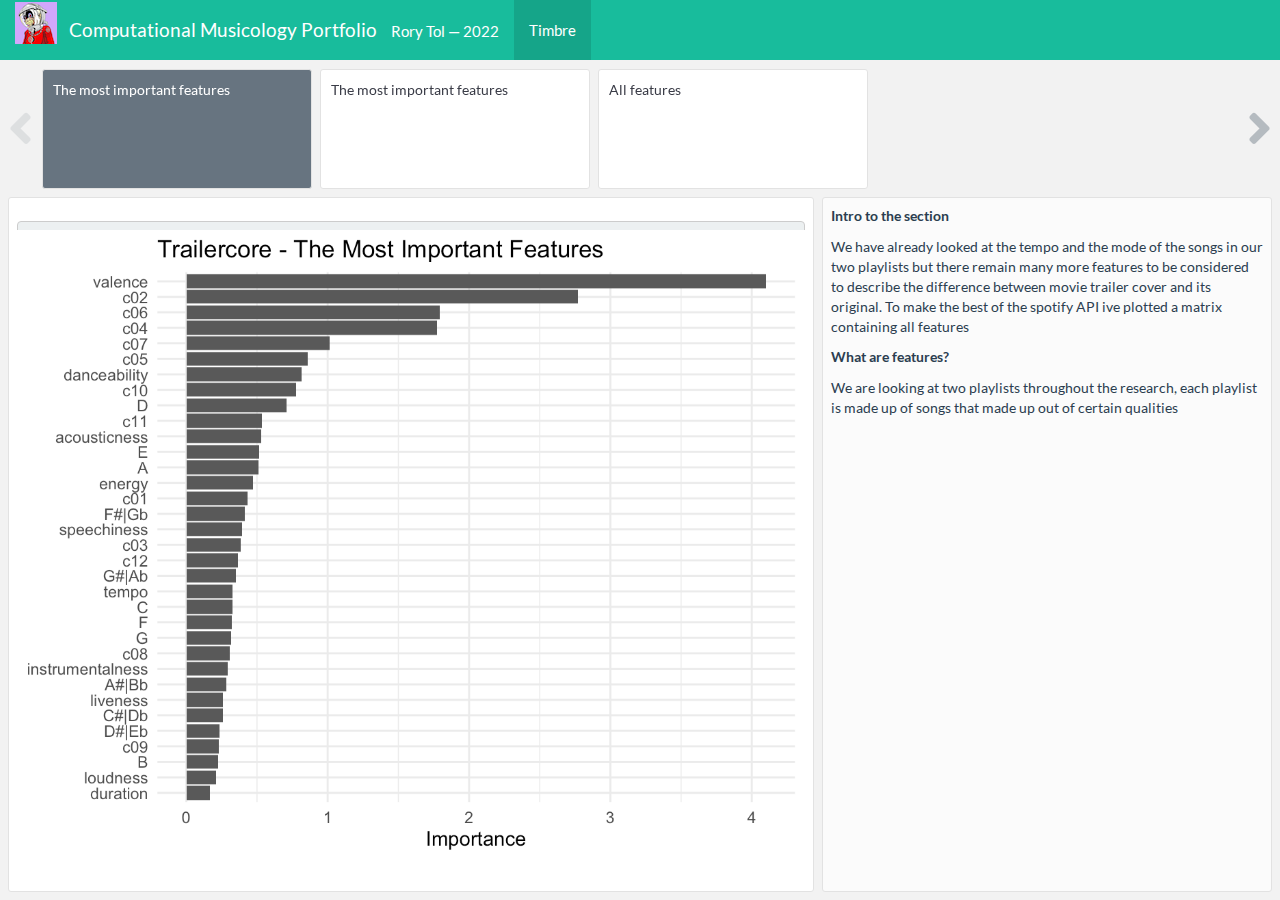
==== testing.html @ 8baa2809 "Final changes" ====
<!DOCTYPE html>
<html xmlns="http://www.w3.org/1999/xhtml">
<head>

<meta charset="utf-8">
<meta http-equiv="Content-Type" content="text/html; charset=utf-8" />
<meta name="generator" content="pandoc" />
<meta name="author" content="Rory Tol" />

<meta name="date" content="2022-01-01" />


<title>Computational Musicology Portfolio</title>

<meta property="og:title" content="Computational Musicology Portfolio" />

<meta name='viewport' content='width=device-width, initial-scale=1.0, maximum-scale=1.0, user-scalable=no' />

<link rel="icon" href="data:image/x-icon;" type="image/x-icon">

<style type="text/css">
pre > code.sourceCode { white-space: pre; position: relative; }
pre > code.sourceCode > span { display: inline-block; line-height: 1.25; }
pre > code.sourceCode > span:empty { height: 1.2em; }
.sourceCode { overflow: visible; }
code.sourceCode > span { color: inherit; text-decoration: inherit; }
div.sourceCode { margin: 1em 0; }
pre.sourceCode { margin: 0; }
@media screen {
div.sourceCode { overflow: auto; }
}
@media print {
pre > code.sourceCode { white-space: pre-wrap; }
pre > code.sourceCode > span { text-indent: -5em; padding-left: 5em; }
}
pre.numberSource code
  { counter-reset: source-line 0; }
pre.numberSource code > span
  { position: relative; left: -4em; counter-increment: source-line; }
pre.numberSource code > span > a:first-child::before
  { content: counter(source-line);
    position: relative; left: -1em; text-align: right; vertical-align: baseline;
    border: none; display: inline-block;
    -webkit-touch-callout: none; -webkit-user-select: none;
    -khtml-user-select: none; -moz-user-select: none;
    -ms-user-select: none; user-select: none;
    padding: 0 4px; width: 4em;
    color: #aaaaaa;
  }
pre.numberSource { margin-left: 3em; border-left: 1px solid #aaaaaa;  padding-left: 4px; }
div.sourceCode
  {   }
@media screen {
pre > code.sourceCode > span > a:first-child::before { text-decoration: underline; }
}
code span.al { color: #ff0000; font-weight: bold; } /* Alert */
code span.an { color: #60a0b0; font-weight: bold; font-style: italic; } /* Annotation */
code span.at { color: #7d9029; } /* Attribute */
code span.bn { color: #40a070; } /* BaseN */
code span.bu { } /* BuiltIn */
code span.cf { color: #007020; font-weight: bold; } /* ControlFlow */
code span.ch { color: #4070a0; } /* Char */
code span.cn { color: #880000; } /* Constant */
code span.co { color: #60a0b0; font-style: italic; } /* Comment */
code span.cv { color: #60a0b0; font-weight: bold; font-style: italic; } /* CommentVar */
code span.do { color: #ba2121; font-style: italic; } /* Documentation */
code span.dt { color: #902000; } /* DataType */
code span.dv { color: #40a070; } /* DecVal */
code span.er { color: #ff0000; font-weight: bold; } /* Error */
code span.ex { } /* Extension */
code span.fl { color: #40a070; } /* Float */
code span.fu { color: #06287e; } /* Function */
code span.im { } /* Import */
code span.in { color: #60a0b0; font-weight: bold; font-style: italic; } /* Information */
code span.kw { color: #007020; font-weight: bold; } /* Keyword */
code span.op { color: #666666; } /* Operator */
code span.ot { color: #007020; } /* Other */
code span.pp { color: #bc7a00; } /* Preprocessor */
code span.sc { color: #4070a0; } /* SpecialChar */
code span.ss { color: #bb6688; } /* SpecialString */
code span.st { color: #4070a0; } /* String */
code span.va { color: #19177c; } /* Variable */
code span.vs { color: #4070a0; } /* VerbatimString */
code span.wa { color: #60a0b0; font-weight: bold; font-style: italic; } /* Warning */
</style>

<script type="text/javascript">
window.FlexDashboardComponents = [];
</script>

<script src="testing_files/header-attrs-2.11/header-attrs.js"></script>
<script src="testing_files/jquery-3.6.0/jquery-3.6.0.min.js"></script>
<meta name="viewport" content="width=device-width, initial-scale=1" />
<link href="testing_files/bootstrap-3.3.5/css/flatly.min.css" rel="stylesheet" />
<script src="testing_files/bootstrap-3.3.5/js/bootstrap.min.js"></script>
<script src="testing_files/bootstrap-3.3.5/shim/html5shiv.min.js"></script>
<script src="testing_files/bootstrap-3.3.5/shim/respond.min.js"></script>
<style>h1 {font-size: 34px;}
       h1.title {font-size: 38px;}
       h2 {font-size: 30px;}
       h3 {font-size: 24px;}
       h4 {font-size: 18px;}
       h5 {font-size: 16px;}
       h6 {font-size: 12px;}
       code {color: inherit; background-color: rgba(0, 0, 0, 0.04);}
       pre:not([class]) { background-color: white }</style>
<script src="testing_files/stickytableheaders-0.1.19/jquery.stickytableheaders.min.js"></script>
<script src="testing_files/htmlwidgets-1.5.4/htmlwidgets.js"></script>
<script src="testing_files/plotly-binding-4.10.0/plotly.js"></script>
<script src="testing_files/typedarray-0.1/typedarray.min.js"></script>
<link href="testing_files/crosstalk-1.2.0/css/crosstalk.min.css" rel="stylesheet" />
<script src="testing_files/crosstalk-1.2.0/js/crosstalk.min.js"></script>
<link href="testing_files/plotly-htmlwidgets-css-2.5.1/plotly-htmlwidgets.css" rel="stylesheet" />
<script src="testing_files/plotly-main-2.5.1/plotly-latest.min.js"></script>
<link href="testing_files/font-awesome-5.1.0/css/all.css" rel="stylesheet" />
<link href="testing_files/font-awesome-5.1.0/css/v4-shims.css" rel="stylesheet" />
<script src="testing_files/sly-1.6.1/sly.min.js"></script>
<style type="text/css">

/*
 Dashboard CSS from Keen IO Dashboards
 (https://github.com/keen/dashboards)
*/

body {
  background: #f2f2f2;
  padding: 60px 0 0 8px; /* padding-top overridden by theme */
}

body hr {
  border-color: #d7d7d7;
  margin: 10px 0;
}

.navbar-inverse .navbar-nav > li > a,
.navbar .navbar-brand {
  text-decoration: none;
}

.navbar-logo {
  margin-top: 1px;
}

.navbar-logo img {
  margin-right: 12px;
}

.navbar-author {
  margin-left: 10px;
  font-size: 15px;
}

.navbar .dropdown-menu .fa {
  min-width: 20px;
}

.navbar .dropdown-menu {
  min-width: 150px;
  max-height: 500px;
  overflow: auto;
}

.chart-wrapper,
.nav-tabs-custom,
.sbframe-commentary
{
  background: #fff;
  border: 1px solid #e2e2e2;
  border-radius: 3px;
  margin-bottom: 8px;
  margin-right: 8px;
}

.chart-title {
  border-bottom: 1px solid #d7d7d7;
  color: #666;
  font-size: 14px;
  font-weight: 300;
  padding: 7px 10px 4px;
}

.chart-wrapper .chart-title:empty {
  display: none;
}

.chart-wrapper .chart-stage {
  overflow: hidden;
  padding: 5px 10px;
  position: relative;
}

.chart-wrapper .chart-notes {
  background: #fbfbfb;
  border-top: 1px solid #e2e2e2;
  color: #808080;
  font-size: 12px;
  padding: 8px 10px 5px;
}

/*
 CSS for handling flexbox layout
*/

#dashboard-container {
  visibility: hidden;
}

.tab-content>.dashboard-page-wrapper.active {
  display: -webkit-box;
  display: -webkit-flex;
  display: -ms-flexbox;
  display: flex;
}

.dashboard-page-wrapper {
  display: -webkit-box;
  display: -webkit-flex;
  display: -ms-flexbox;
  display: flex;
  -webkit-box-orient: vertical;
  -webkit-box-direction: normal;
  -webkit-flex-direction: column;
      -ms-flex-direction: column;
          flex-direction: column;
}

.dashboard-row-orientation {
  display: -webkit-box;
  display: -webkit-flex;
  display: -ms-flexbox;
  display: flex;
  -webkit-box-orient: vertical;
  -webkit-box-direction: normal;
  -webkit-flex-direction: column;
      -ms-flex-direction: column;
          flex-direction: column;
}

.dashboard-row {
  display: -webkit-box;
  display: -webkit-flex;
  display: -ms-flexbox;
  display: flex;
  -webkit-box-orient: horizontal;
  -webkit-box-direction: normal;
  -webkit-flex-direction: row;
      -ms-flex-direction: row;
          flex-direction: row;
}

.dashboard-row-flex {
  -webkit-box-flex: 1;
  -webkit-flex: 1;
      -ms-flex: 1;
          flex: 1;
}

.dashboard-column-orientation {
  display: -webkit-box;
  display: -webkit-flex;
  display: -ms-flexbox;
  display: flex;
  -webkit-box-orient: horizontal;
  -webkit-box-direction: normal;
  -webkit-flex-direction: row;
      -ms-flex-direction: row;
          flex-direction: row;
}

.dashboard-column {
  -webkit-box-flex: 1;
  -webkit-flex: 1;
      -ms-flex: 1;
          flex: 1;
  display: -webkit-box;
  display: -webkit-flex;
  display: -ms-flexbox;
  display: flex;
  -webkit-box-orient: vertical;
  -webkit-box-direction: normal;
  -webkit-flex-direction: column;
      -ms-flex-direction: column;
          flex-direction: column;
}

.chart-wrapper-flex {
  -webkit-box-flex: 1;
  -webkit-flex: 1;
      -ms-flex: 1;
          flex: 1;
  display: -webkit-box;
  display: -webkit-flex;
  display: -ms-flexbox;
  display: flex;
  -webkit-box-orient: vertical;
  -webkit-box-direction: normal;
  -webkit-flex-direction: column;
      -ms-flex-direction: column;
          flex-direction: column;
}

.chart-stage-flex {
  -webkit-box-flex: 1;
  -webkit-flex: 1;
      -ms-flex: 1;
          flex: 1;
  position: relative;
}

.chart-shim {
  position: absolute;
  left: 8px; top: 8px; right: 8px; bottom: 8px;
}

.no-padding .chart-shim {
  left: 0; top: 0; right: 0; bottom: 0;
}

.flowing-content-shim {
  overflow: auto;
  left: 0; top: 0; right: 0; bottom: 0;
  padding-left: 8px;
  padding-right: 8px;
}

.flowing-content-container {
  padding-top: 8px;
  padding-bottom: 8px;
}

.chart-stage .table-bordered {
  border: none;
}

.chart-stage .table-bordered > tbody > tr > th,
.chart-stage .table-bordered > tfoot > tr > th,
.chart-stage .table-bordered > tbody > tr > td,
.chart-stage .table-bordered > tfoot > tr > td {
  border: none;
}

.chart-stage .table-bordered > tbody > tr > td {
  border-top: 1px solid #dddddd;
}

.chart-stage .table-bordered > thead > tr > th {
  border: none;
  border-bottom: 2px solid #dddddd;
}

.bootstrap-table table>thead {
  background-color: #fff;
}

.bootstrap-table table.data,
.bootstrap-table table.shiny-table {
  width: inherit !important;
}

.bootstrap-table table.data>tbody>tr>th,
.bootstrap-table table.shiny-table>tbody>tr>th {
  border-top: none;
  border-bottom: 2px solid #dddddd;
  padding: 5px;
}

.bootstrap-table .data td[align=right] {
  font-family: inherit;
}

.chart-wrapper form {
  padding-left: 5px;
  padding-right: 5px;
}

.shiny-input-container label {
  font-weight: normal;
}

.chart-stage .html-widget {
  width: 100% !important;
  height: 100% !important;
}

.chart-stage .html-widget-static-bound {
  width: 100% !important;
  height: 100% !important;
}

.chart-stage .shiny-bound-output {
  width: 100% !important;
  height: 100% !important;
}

/* Omit display of empty paragraphs */

.chart-shim>p:empty {
  display: none;
}

.chart-stage>p:empty {
  display: none;
}

/* Omit display of special knitr options div*/

.chart-stage .knitr-options {
  display: none;
}

/* Automatically resizing images */

.image-container {
  position: absolute;
  top: 0;
  left: 0;
  right: 0;
  bottom: 0;
  margin: 0;
}

.image-container img {
  opacity: 0;
  overflow: hidden;
}

/* Value box */

.value-box {
  border-radius: 2px;
  position: relative;
  display: block;
  margin-right: 8px;
  margin-bottom: 8px;
  box-shadow: 0 1px 1px rgba(0, 0, 0, 0.1);
}

.value-box > .inner {
  padding: 10px;
  padding-left: 20px;
  padding-right: 20px;
}

.value-box .value {
  font-size: 38px;
  font-weight: bold;
  margin: 0 0 3px 0;
  white-space: nowrap;
  padding: 0;
}

.value-box .caption {
  font-size: 15px;
}
.value-box .caption > small {
  display: block;
  font-size: 13px;
  margin-top: 5px;
}

.value-box .icon i {
  position: absolute;
  top: 15px;
  right: 15px;
  font-size: 80px;
  color: rgba(0, 0, 0, 0.15);
}

.linked-value:hover {
  cursor: pointer;
}

.value-box.linked-value:hover {
  box-shadow: 0 2px 2px rgba(0, 0, 0, 0.3);
}

/* STORYBOARD */

.storyboard-nav button {
  background: transparent;
  border: 0;
  opacity: .3;
  outline: none;
  padding: 0;
}

.storyboard-nav button:hover,
.storyboard-nav button:hover {
  opacity: .5;
}

.storyboard-nav button:disabled,
.storyboard-nav button:disabled {
  opacity: .1;
}

.storyboard-nav .sbnext,
.storyboard-nav .sbprev {
  float: left;
  width: 2%;
  height: 120px;
  font-size: 50px;
}

.storyboard-nav .sbprev {
  text-align: left;
  width: 2%;
}

.storyboard-nav .sbnext {
  float: right;
  text-align: right;
  margin-right: 8px;
}

.storyboard-nav .sbframelist {
  margin: 0 auto;
  width: 94%;
  height: 120px;
  overflow: hidden;
  text-shadow: none;
  margin-bottom: 8px;
}

.storyboard-nav .sbframelist ul {
  list-style: none;
  margin: 0;
  padding: 0;
  height: 100%;
}

.storyboard-nav .sbframelist ul li {
  float: left;
  width: 270px;
  height: 100%;
  padding: 10px 10px 10px 10px;
  margin-right: 8px;
  background: #fff;
  border: 1px solid #e2e2e2;
  border-radius: 3px;
  color: #3a3c47;
  text-align: left;
  font-size: 14px;
  cursor: pointer;
}

.storyboard-nav .sbframelist ul li:last-child {
  margin-right: 0px;
}

.storyboard-nav .sbframelist ul li.active {
  color: #fff;
  background: #B8B8B8;
}

.sbframe-commentary {
  width: 300px;
  background: #fbfbfb;
  font-size: 14px;
}

.sbframe-commentary ul {
  padding-left: 22px;
}

.sbframe.active {
  display: flex;
}

.sbframe:not(.active) {
  display: none;
}

/* NAV TABS */

.nav-tabs-custom > .nav-tabs {
  margin: 0;
  border-bottom: 1px solid #d7d7d7;
  color: #666;
  font-size: 14px;
  font-weight: 300;
  border-top-right-radius: 3px;
  border-top-left-radius: 3px;
}
.nav-tabs-custom > .nav-tabs > li {
  border-top: 3px solid transparent;
  margin-bottom: -1px;
  margin-right: 5px;
}
.nav-tabs-custom > .nav-tabs > li > a,
.nav-tabs-custom > .nav-tabs > li > a:active {
  color: #666;
  font-weight: 300;
  font-size: 14px;
  border-radius: 0;
  padding: 3px 10px 5px;
  text-transform: none;
}

.nav-tabs-custom > .nav-tabs > li:not(.active) > a {
  border-bottom-color: transparent;
}

.nav-tabs-custom > .nav-tabs > li > a.text-muted {
  color: #999;
}
.nav-tabs-custom > .nav-tabs > li > a,
.nav-tabs-custom > .nav-tabs > li > a:hover {
  background: transparent;
  margin: 0;
}
.nav-tabs-custom > .nav-tabs > li > a:hover {
  color: #999;
}
.nav-tabs-custom > .nav-tabs > li:not(.active) > a:hover,
.nav-tabs-custom > .nav-tabs > li:not(.active) > a:focus,
.nav-tabs-custom > .nav-tabs > li:not(.active) > a:active {
  border-color: transparent;
}
.nav-tabs-custom > .nav-tabs > li.active {
  border-top-color: #3c8dbc;
}
.nav-tabs-custom > .nav-tabs > li.active > a,
.nav-tabs-custom > .nav-tabs > li.active:hover > a {
  background-color: #fff;
  color: #666;
}
.nav-tabs-custom > .nav-tabs > li.active > a {
  border-top-color: transparent;
  border-left-color: #d7d7d7;
  border-right-color: #d7d7d7;
}
.nav-tabs-custom > .nav-tabs > li:first-of-type {
  margin-left: 0;
}
.nav-tabs-custom > .nav-tabs > li:first-of-type.active > a {
  border-left-color: transparent;
}
.nav-tabs-custom > .nav-tabs.pull-right {
  float: none !important;
}
.nav-tabs-custom > .nav-tabs.pull-right > li {
  float: right;
}
.nav-tabs-custom > .nav-tabs.pull-right > li:first-of-type {
  margin-right: 0;
}
.nav-tabs-custom > .nav-tabs.pull-right > li:first-of-type > a {
  border-left-width: 1px;
}
.nav-tabs-custom > .nav-tabs.pull-right > li:first-of-type.active > a {
  border-left-color: #d7d7d7;
  border-right-color: transparent;
}
.nav-tabs-custom > .nav-tabs > li.header {
  line-height: 35px;
  padding: 0 10px;
  font-size: 20px;
  color: #666;
}
.nav-tabs-custom > .nav-tabs > li.header > .fa,
.nav-tabs-custom > .nav-tabs > li.header > .glyphicon,
.nav-tabs-custom > .nav-tabs > li.header > .ion {
  margin-right: 5px;
}
.nav-tabs-custom > .tab-content {
  background: #fff;
  padding: 0;
  border-bottom-right-radius: 3px;
  border-bottom-left-radius: 3px;
  display: -webkit-box;
  display: -webkit-flex;
  display: -ms-flexbox;
  display: flex;
}

.nav-tabs-custom > .tab-content > .chart-wrapper {
  background: #fff;
  border: none;
  margin: 0;
}


.nav-tabs-custom > .tab-content > .active {
  display: -webkit-box;
  display: -webkit-flex;
  display: -ms-flexbox;
  display: flex;
}

.nav-tabs-custom .dropdown.open > a:active,
.nav-tabs-custom .dropdown.open > a:focus {
  background: transparent;
  color: #999;
}


@media (max-width: 767px) {
  .value-box {
    text-align: center;
    margin-right: 8px;
  }
  .value-box .icon {
    display: none;
  }
}

/* Fixed position sidebar */

.section.sidebar {
  position: fixed;
  top: 51px; /* overridden by theme */
  left: 0;
  bottom: 0;
  border-right: 1px solid #e2e2e2;
  background-color: white; /* overridden by theme */
  padding-left: 10px;
  padding-right: 10px;
  visibility: hidden;
  overflow: auto;
}

.section.sidebar form p:first-child {
  margin-top: 10px;
}

/* Embedded source code */

#flexdashboard-source-code {
  display: none;
}

.featherlight-content #flexdashboard-source-code {
  display: inline-block;
}

.featherlight-content {
  width: 80%;
  max-width: 800px;
  padding: 0 !important;
  border-bottom: none !important;
}

.featherlight:last-of-type {
  background: rgba(0, 0, 0, 0.7);
}

.featherlight-inner {
  width: 100%;
}

.featherlight-content pre {
  margin: 0;
  border: 0;
  background: #fff;
  font-size: 12px;
}

.unselectable {
  -ms-user-select: none;
  -webkit-user-select: none;
  -khtml-user-select: none;
  -moz-user-select: -moz-none;
  -o-user-select: none;
  user-select: none;
}

#flexdashboard-source-code code {
  -ms-user-select: text;
  -webkit-user-select: text;
  -khtml-user-select: text;
  -moz-user-select: text;
  -o-user-select: text;
  user-select: text;
}

/* DataTables Tweaks */

.dataTables_filter input[type="search"] {
  -webkit-appearance: searchfield;
  outline: none;
}

.dataTables_wrapper.no-footer
.dataTables_info {
  padding-top: 0;
}


table.dataTable thead th {
  border-bottom: 1px solid #d7d7d7;
}

.dataTables_wrapper.no-footer .dataTables_scrollBody {
  border-bottom: 1px solid #d7d7d7;
}

/* Mobile phone only CSS */

.desktop-layout div.section.mobile {
  display: none;
}

.mobile-layout div.section.no-mobile {
  display: none;
}

.mobile-figure {
  display: none;
}



body {
  padding-top: 69px;
}

.section.sidebar {
  top: 60px;
  background-color: rgba(24, 188, 156, 0.1);
}

.value-box {
  color: #fff;
}

.bg-primary {
  background-color: rgba(44, 62, 80, 0.7);
}

.storyboard-nav .sbframelist ul li.active {
  background-color: rgba(44, 62, 80, 0.7);
}

.nav-tabs-custom > .nav-tabs > li.active {
  border-top-color: rgba(44, 62, 80, 0.7);
}


.bg-info {
  background-color: rgba(52, 152, 219, 0.7);
}

.bg-warning {
  background-color: rgba(243, 156, 18, 0.7);
}

.bg-success {
  background-color: rgba(24, 188, 156, 0.7);
}

.bg-danger {
  background-color: rgba(231, 76, 60, 0.7);
}

@media only screen and (min-width: 768px) {
html, body {
  height: 100%;
}

#dashboard-container {
  height: 100%;
}
}
</style>


<link rel="stylesheet" href="/Users/rori/Documents/UVA_3/Comp_Music/Computational-Musicology/Style.css" type="text/css" />

</head>

<body>

<div class="navbar navbar-inverse navbar-fixed-top" role="navigation">
<div class="container-fluid">
<div class="navbar-header">

<button id="navbar-button" type="button" class="navbar-toggle collapsed" data-toggle="collapse" data-target="#navbar">
<span class="icon-bar"></span>
<span class="icon-bar"></span>
<span class="icon-bar"></span>
</button>

<span class="navbar-logo pull-left">
  <img src="logo.png" class="navbar-logo"/>
</span>
<span class="navbar-brand">
  Computational Musicology Portfolio
  <span class="navbar-author">
    Rory Tol &mdash; 2022
    </span>
</span>

</div>
<div id="navbar" class="navbar-collapse collapse">
<ul class="nav navbar-nav navbar-left">
</ul>
<ul class="nav navbar-nav navbar-right">
</ul>
</div><!--/.nav-collapse-->
</div><!--/.container-->
</div><!--/.navbar-->

<img class="mobile-figure" data-mobile-figure-id=fig1 src="testing_files/figure-html/unnamed-chunk-2-1.mb.png" />
<img class="mobile-figure" data-mobile-figure-id=fig2 src="testing_files/figure-html/PLOT%20the%20most%20important%20features-1.mb.png" />
<img class="mobile-figure" data-mobile-figure-id=fig3 src="testing_files/figure-html/PLOR%20using%20most%20important%20features%20to%20differentiate%20playlists-1.mb.png" />
<img class="mobile-figure" data-mobile-figure-id=fig4 src="testing_files/figure-html/PLOT%20plotting%20all%20features-1.mb.png" />
<script type="text/javascript">


var FlexDashboard = (function () {

  // initialize options
  var _options = {};

  var FlexDashboard = function() {

    // default options
    _options = $.extend(_options, {
      theme: "cosmo",
      fillPage: false,
      orientation: 'columns',
      storyboard: false,
      defaultFigWidth: 576,
      defaultFigHeight: 461,
      defaultFigWidthMobile: 360,
      defaultFigHeightMobile: 461,
      isMobile: false,
      isPortrait: false,
      resize_reload: true
    });
  };

  function init(options) {

    // extend default options
    $.extend(true, _options, options);

    // add ids to sections that don't have them (pandoc won't assign ids
    // to e.g. sections with titles consisting of only chinese characters)
    var nextId = 1;
    $('.level1:not([id]),.level2:not([id]),.level3:not([id])').each(function() {
      $(this).attr('id', 'dashboard-' + nextId++);
    });

    // find navbar items
    var navbarItems = $('#flexdashboard-navbar');
    if (navbarItems.length)
      navbarItems = JSON.parse(navbarItems.html());
    addNavbarItems(navbarItems);

    // find the main dashboard container
    var dashboardContainer = $('#dashboard-container');

    // resolve mobile classes
    resolveMobileClasses(dashboardContainer);

    // one time global initialization for components
    componentsInit(dashboardContainer);

    // look for a global sidebar
    var globalSidebar = dashboardContainer.find(".section.level1.sidebar");
    if (globalSidebar.length > 0) {

      // global layout for fullscreen displays
      if (!isMobilePhone()) {

         // hoist it up to the top level
         globalSidebar.insertBefore(dashboardContainer);

         // lay it out (set width/positions)
         layoutSidebar(globalSidebar, dashboardContainer);

      // tuck sidebar into first page for mobile phones
      } else {

        // convert it into a level3 section
        globalSidebar.removeClass('sidebar');
        globalSidebar.removeClass('level1');
        globalSidebar.addClass('level3');
        var h1 = globalSidebar.children('h1');
        var h3 = $('<h3></h3>');
        h3.append(h1.contents());
        h3.insertBefore(h1);
        h1.detach();

        // move it into the first page
        var page = dashboardContainer.find('.section.level1').first();
        if (page.length > 0)
          page.prepend(globalSidebar);
      }
    }

    // look for pages to layout
    var pages = $('div.section.level1');
    if (pages.length > 0) {

        // find the navbar and collapse on clicked
        var navbar = $('#navbar');
        navbar.on("click", "a[data-toggle!=dropdown]", null, function () {
           navbar.collapse('hide');
        });

        // envelop the dashboard container in a tab content div
        dashboardContainer.wrapInner('<div class="tab-content"></div>');

        pages.each(function(index) {

          // lay it out
          layoutDashboardPage($(this));

          // add it to the navbar
          addToNavbar($(this), index === 0);

        });

    } else {

      // remove the navbar and navbar button if we don't
      // have any navbuttons
      if (navbarItems.length === 0) {
        $('#navbar').remove();
        $('#navbar-button').remove();
      }

      // add the storyboard class if requested
      if (_options.storyboard)
        dashboardContainer.addClass('storyboard');

      // layout the entire page
      layoutDashboardPage(dashboardContainer);
    }

    // if we are in shiny we need to trigger a window resize event to
    // force correct layout of shiny-bound-output elements
    if (isShinyDoc())
      $(window).trigger('resize');

    // make main components visible
    $('.section.sidebar').css('visibility', 'visible');
    dashboardContainer.css('visibility', 'visible');

    // handle location hash
    handleLocationHash();

    // intialize prism highlighting
    initPrismHighlighting();

    // record mobile and orientation state then register a handler
    // to refresh if resize_reload is set to true and it changes
    _options.isMobile = isMobilePhone();
    _options.isPortrait = isPortrait();
    if (_options.resize_reload) {
      $(window).on('resize', function() {
        if (_options.isMobile !== isMobilePhone() ||
            _options.isPortrait !== isPortrait()) {
          window.location.reload();
        }
      });
    } else {
      // if in desktop mode and resizing to mobile, make sure the heights are 100%
      // This enforces what `fillpage.css` does for "wider" pages.
      // Since we are not reloading once the page becomes small, we need to force the height to 100%
      // This is a new situation introduced when `_options.resize_reload` is `false`
      if (! _options.isMobile) {
        // only add if `fillpage.css` was added in the first place
        if (_options.fillPage) {
          // fillpage.css
          $("html,body,#dashboard").css("height", "100%");
        }
      }
    }
    // trigger layoutcomplete event
    dashboardContainer.trigger('flexdashboard:layoutcomplete');
  }

  function resolveMobileClasses(dashboardContainer) {
     // add top level layout class
    dashboardContainer.addClass(isMobilePhone() ? 'mobile-layout' :
                                                  'desktop-layout');

    // look for .mobile sections and add .no-mobile to their peers
    var mobileSections = $('.section.mobile');
    mobileSections.each(function() {
       var id = $(this).attr('id');
       var nomobileId = id.replace(/-\d+$/, '');
       $('#' + nomobileId).addClass('no-mobile');
    });
  }

  function addNavbarItems(navbarItems) {

    var navbarLeft = $('ul.navbar-left');
    var navbarRight = $('ul.navbar-right');

    for (var i = 0; i<navbarItems.length; i++) {

      // get the item
      var item = navbarItems[i];

      // determine the container
      var container = null;
      if (item.align === "left")
        container = navbarLeft;
      else
        container = navbarRight;

      // navbar menu if we have multiple items
      if (item.items) {
        var menu = navbarMenu(null, item.icon, item.title, container);
        for (var j = 0; j<item.items.length; j++) {
          var subItem = item.items[j];
          var li = $('<li></li>');
          li.append(navbarLink(subItem.icon, subItem.title, subItem.href, subItem.target));
          menu.append(li);
        }
      } else {
        var li = $('<li></li>');
        li.append(navbarLink(item.icon, item.title, item.href, item.target));
        container.append(li);
      }
    }
  }

  // create or get a reference to an existing dropdown menu
  function navbarMenu(id, icon, title, container) {
    var existingMenu = [];
    if (id)
      existingMenu = container.children('#' + id);
    if (existingMenu.length > 0) {
      return existingMenu.children('ul');
    } else {
      var li = $('<li></li>');
      if (id)
        li.attr('id', id);
      li.addClass('dropdown');
      // auto add "Share" title on mobile if necessary
      if (!title && icon && (icon === "fa-share-alt") && isMobilePhone())
        title = "Share";
      if (title) {
        title = title + ' <span class="caret"></span>';
      }
      var a = navbarLink(icon, title, "#");
      a.addClass('dropdown-toggle');
      a.attr('data-toggle', 'dropdown');
      a.attr('role', 'button');
      a.attr('aria-expanded', 'false');
      li.append(a);
      var ul = $('<ul class="dropdown-menu"></ul>');
      ul.attr('role', 'menu');
      li.append(ul);
      container.append(li);
      return ul;
    }
  }

  function addToNavbar(page, active) {

    // capture the id and data-icon attribute (if any)
    var id = page.attr('id');
    var icon = page.attr('data-icon');
    var navmenu = page.attr('data-navmenu');

    // get hidden state (transfer this to navbar)
    var hidden = page.hasClass('hidden');
    page.removeClass('hidden');

    // sanitize the id for use with bootstrap tabs
    id = id.replace(/[.\/?&!#<>]/g, '').replace(/\s/g, '_');
    page.attr('id', id);

    // get the wrapper
    var wrapper = page.closest('.dashboard-page-wrapper');

    // move the id to the wrapper
    page.removeAttr('id');
    wrapper.attr('id', id);

    // add the tab-pane class to the wrapper
    wrapper.addClass('tab-pane');
    if (active)
      wrapper.addClass('active');

    // get a reference to the h1, discover its inner contens, then detach it
    var h1 = wrapper.find('h1').first();
    var title = h1.contents();
    h1.detach();

    // create a navbar item
    var li = $('<li></li>');
    var a = navbarLink(icon, title, '#' + id);
    a.attr('data-toggle', 'tab');
    li.append(a);

    // add it to the navbar (or navbar menu if specified)
    var container = $('ul.navbar-left');
    if (navmenu) {
      var menuId = navmenu.replace(/\s+/g, '');
      var menu = navbarMenu(menuId, null, navmenu, container);
      menu.append(li);
    } else {
      container.append(li);
    }

    // hide it if requested
    if (hidden)
      li.addClass('hidden');
  }

  function navbarLink(icon, title, href, target) {

    var a = $('<a></a>');
    if (icon) {

      // get the name of the icon set and icon
      var dashPos = icon.indexOf("-");
      var iconSet = null;
      var iconSplit = icon.split(" ");
      if (iconSplit.length > 1) {
        iconSet = iconSplit[0];
        icon = iconSplit.slice(1).join(" ");
      } else {
        iconSet = icon.substring(0, dashPos);
      }
      var iconName = icon.substring(dashPos + 1);

      // create the icon
      var iconElement = $('<span class="' + iconSet + ' ' + icon + '"></span>');
      if (title)
        iconElement.css('margin-right', '7px');
      a.append(iconElement);
      // if href is null see if we can auto-generate based on icon (e.g. social)
      if (!href)
        maybeGenerateLinkFromIcon(iconName, a);
    }
    if (title)
      a.append(title);

    // add the href.
    if (href) {
      if (href === "source_embed") {
        a.attr('href', '#');
        a.attr('data-featherlight', "#flexdashboard-source-code");
        a.featherlight({
            beforeOpen: function(event){
              $('body').addClass('unselectable');
            },
            afterClose: function(event){
              $('body').removeClass('unselectable');
            }
        });
      } else {
        a.attr('href', href);
      }
    }

    // add the arget
    if (target)
      a.attr('target', target);

    return a;
  }

  // auto generate a link from an icon name (e.g. twitter) when possible
  function maybeGenerateLinkFromIcon(iconName, a) {

     var serviceLinks = {
      "twitter": "https://twitter.com/share?text=" + encodeURIComponent(document.title) + "&url="+encodeURIComponent(location.href),
      "facebook": "https://www.facebook.com/sharer/sharer.php?s=100&p[url]="+encodeURIComponent(location.href),
      "google-plus": "https://plus.google.com/share?url="+encodeURIComponent(location.href),
      "linkedin": "https://www.linkedin.com/shareArticle?mini=true&url="+encodeURIComponent(location.href) + "&title=" + encodeURIComponent(document.title),
      "pinterest": "https://pinterest.com/pin/create/link/?url="+encodeURIComponent(location.href) + "&description=" + encodeURIComponent(document.title)
    };

    var makeSocialLink = function(a, href) {
      a.attr('href', '#');
      a.on('click', function(e) {
        e.preventDefault();
        window.open(href);
      });
    };

    $.each(serviceLinks, function(key, value) {
      if (iconName.indexOf(key) !== -1)
        makeSocialLink(a, value);
    });
  }

  // layout a dashboard page
  function layoutDashboardPage(page) {

    // use a page wrapper so that free form content above the
    // dashboard appears at the top rather than the side (as it
    // would without the wrapper in a column orientation)
    var wrapper = $('<div class="dashboard-page-wrapper"></div>');
    page.wrap(wrapper);

    // if there are no level2 or level3 headers synthesize a level3
    // header to contain the (e.g. frame it, scroll container, etc.)
    var headers = page.find('h2,h3');
    if (headers.length === 0)
      page.wrapInner('<div class="section level3"></div>');

    // hoist up any content before level 2 or level 3 headers
    var children = page.children();
    children.each(function(index) {
      if ($(this).hasClass('level2') || $(this).hasClass('level3'))
        return false;
      $(this).insertBefore(page);
    });

    // determine orientation and fillPage behavior for distinct media
    var orientation, fillPage, storyboard;

    // media: mobile phone
    if (isMobilePhone()) {

      // if there is a sidebar we need to ensure it's content
      // is properly framed as an h3
      var sidebar = page.find('.section.sidebar');
      sidebar.removeClass('sidebar');
      sidebar.wrapInner('<div class="section level3"></div>');
      var h2 = sidebar.find('h2');
      var h3 = $('<h3></h3>');
      h3.append(h2.contents());
      h3.insertBefore(h2);
      h2.detach();

      // wipeout h2 elements then enclose them in a single h2
      var level2 = page.find('div.section.level2');
      level2.each(function() {
        level2.children('h2').remove();
        level2.children().unwrap();
      });
      page.wrapInner('<div class="section level2"></div>');

      // substitute mobile images
      if (isPortrait()) {
        var mobileFigures = $('img.mobile-figure');
        mobileFigures.each(function() {
          // get the src (might be base64 encoded)
          var src = $(this).attr('src');

          // find it's peer
          var id = $(this).attr('data-mobile-figure-id');
          var img = $('img[data-figure-id=' + id + "]");
          img.attr('src', src)
             .attr('width', _options.defaultFigWidthMobile)
             .attr('height', _options.defaultFigHeightMobile);
        });
      }

      // hoist storyboard commentary into it's own section
      if (page.hasClass('storyboard')) {
        var commentaryHR = page.find('div.section.level3 hr');
        commentaryHR.each(function() {
          var commentary = $(this).nextAll().detach();
          var commentarySection = $('<div class="section level3"></div>');
          commentarySection.append(commentary);
          commentarySection.insertAfter($(this).closest('div.section.level3'));
          $(this).remove();
        });
      }

      // force a non full screen layout by columns
      orientation = _options.orientation = 'columns';
      fillPage = _options.fillPage = false;
      storyboard = _options.storyboard = false;

    // media: desktop
    } else {

      // determine orientation
      orientation = page.attr('data-orientation');
      if (orientation !== 'rows' && orientation != 'columns')
        orientation = _options.orientation;

      // determine storyboard mode
      storyboard = page.hasClass('storyboard');

      // fillPage based on options (force for storyboard)
      fillPage = _options.fillPage || storyboard;

      // handle sidebar
      var sidebar = page.find('.section.level2.sidebar');
      if (sidebar.length > 0)
        layoutSidebar(sidebar, page);
    }

    // give it and it's parent divs height: 100% if we are in fillPage mode
    if (fillPage) {
      page.addClass('vertical-layout-fill');
      page.css('height', '100%');
      page.parents('div').css('height', '100%');
    } else {
      page.addClass('vertical-layout-scroll');
    }

    // perform the layout
    if (storyboard)
      layoutPageAsStoryboard(page);
    else if (orientation === 'rows')
      layoutPageByRows(page, fillPage);
    else if (orientation === 'columns')
      layoutPageByColumns(page, fillPage);
  }

  function layoutSidebar(sidebar, content) {

    // get it out of the header hierarchy
    sidebar = sidebar.first();
    if (sidebar.hasClass('level1')) {
      sidebar.removeClass('level1');
      sidebar.children('h1').remove();
    } else if (sidebar.hasClass('level2')) {
      sidebar.removeClass('level2');
      sidebar.children('h2').remove();
    }

    // determine width
    var sidebarWidth = isTablet() ? 220 : 250;
    var dataWidth = parseInt(sidebar.attr('data-width'));
    if (dataWidth)
      sidebarWidth = dataWidth;

    // set the width and shift the page right to accomodate the sidebar
    sidebar.css('width', sidebarWidth + 'px');
    content.css('padding-left', sidebarWidth + 'px');

    // wrap it's contents in a form
    sidebar.wrapInner($('<form></form>'));
  }

  function layoutPageAsStoryboard(page) {

    // create storyboard navigation
    var nav = $('<div class="storyboard-nav"></div>');

    // add navigation buttons
    var prev = $('<button class="sbprev"><i class="fa fa-angle-left"></i></button>');
    nav.append(prev);
    var next= $('<button class="sbnext"><i class="fa fa-angle-right"></i></button>');
    nav.append(next);

    // add navigation frame
    var frameList = $('<div class="sbframelist"></div>');
    nav.append(frameList);
    var ul = $('<ul></ul>');
    frameList.append(ul);

     // find all the level3 sections (those are the storyboard frames)
    var frames = page.find('div.section.level3');
    frames.each(function() {

      // mark it
      $(this).addClass('sbframe');

      // divide it into chart content and (optional) commentary
      $(this).addClass('dashboard-column-orientation');

      // stuff the chart into it's own div w/ flex
      $(this).wrapInner('<div class="sbframe-component"></div>');
      setFlex($(this), 1);
      var frame = $(this).children('.sbframe-component');

      // extract the title from the h3
      var li = $('<li></li>');
      var h3 = frame.children('h3');
      li.append(h3.contents());
      h3.detach();
      ul.append(li);

      // extract commentary
      var hr = frame.children('hr');
      if (hr.length) {
        var commentary = hr.nextAll().detach();
        hr.remove();
        var commentaryFrame = $('<div class="sbframe-commentary"></div>');
        commentaryFrame.addClass('flowing-content-shim');
        commentaryFrame.addClass('flowing-content-container');
        commentaryFrame.append(commentary);
        $(this).append(commentaryFrame);

        // look for a data-commentary-width attribute
        var commentaryWidth = $(this).attr('data-commentary-width');
        if (commentaryWidth)
          commentaryFrame.css('width', commentaryWidth + 'px');
      }

      // layout the chart (force flex)
      var result = layoutChart(frame, true);

      // ice the notes if there are none
      if (!result.notes)
        frame.find('.chart-notes').remove();

      // set flex on chart
      setFlex(frame, 1);
    });

    // create a div to hold all the frames
    var frameContent = $('<div class="sbframe-content"></div>');
    frameContent.addClass('dashboard-row-orientation');
    frameContent.append(frames.detach());

    // row orientation to stack nav and frame content
    page.addClass('dashboard-row-orientation');
    page.append(nav);
    page.append(frameContent);
    setFlex(frameContent, 1);

    // initialize sly
    var sly = new Sly(frameList, {
    		horizontal: true,
    		itemNav: 'basic',
    		smart: true,
    		activateOn: 'click',
    		startAt: 0,
    		scrollBy: 1,
    		activatePageOn: 'click',
    		speed: 200,
    		moveBy: 600,
    		dragHandle: true,
    		dynamicHandle: true,
    		clickBar: true,
    		keyboardNavBy: 'items',
    		next: next,
    		prev: prev
    	}).init();

    // make first frame active
    frames.removeClass('active');
    frames.first().addClass('active');

    // subscribe to frame changed events
    sly.on('active', function (eventName, itemIndex) {
      frames.removeClass('active');
      frames.eq(itemIndex).addClass('active')
                          .trigger('shown');
    });
  }

  function layoutPageByRows(page, fillPage) {

    // row orientation
    page.addClass('dashboard-row-orientation');

    // find all the level2 sections (those are the rows)
    var rows = page.find('div.section.level2');

    // if there are no level2 sections then treat the
    // entire page as if it's a level 2 section
    if (rows.length === 0) {
      page.wrapInner('<div class="section level2"></div>');
      rows = page.find('div.section.level2');
    }

    rows.each(function () {

      // flags
      var haveNotes = false;
      var haveFlexHeight = true;

      // remove the h2
      $(this).children('h2').remove();

      // check for a tabset
      var isTabset = $(this).hasClass('tabset');
      if (isTabset)
        layoutTabset($(this));

      // give it row layout semantics if it's not a tabset
      if (!isTabset)
        $(this).addClass('dashboard-row');

      // find all of the level 3 subheads
      var columns = $(this).find('div.section.level3');

      // determine figureSizes sizes
      var figureSizes = chartFigureSizes(columns);

      // fixup the columns
      columns.each(function(index) {

        // layout the chart (force flex if we are in a tabset)
        var result = layoutChart($(this), isTabset);

        // update flexHeight state
        if (!result.flex)
          haveFlexHeight = false;

        // update state
        if (result.notes)
          haveNotes = true;

        // set the column flex based on the figure width
        // (value boxes will just get the default figure width)
        var chartWidth = figureSizes[index].width;
        setFlex($(this), chartWidth + ' ' + chartWidth + ' 0px');

      });

      // remove empty chart note divs
      if (isTabset)
        $(this).find('.chart-notes').filter(function() {
            return $(this).html() === "&nbsp;";
        }).remove();
      if (!haveNotes)
        $(this).find('.chart-notes').remove();

       // make it a flexbox row
      if (haveFlexHeight)
        $(this).addClass('dashboard-row-flex');

      // now we can set the height on all the wrappers (based on maximum
      // figure height + room for title and notes, or data-height on the
      // container if specified). However, don't do this if there is
      // no flex on any of the constituent columns
      var flexHeight = null;
      var dataHeight = parseInt($(this).attr('data-height'));
      if (dataHeight)
        flexHeight = adjustedHeight(dataHeight, columns.first());
      else if (haveFlexHeight)
        flexHeight = maxChartHeight(figureSizes, columns);
      if (flexHeight) {
        if (fillPage)
          setFlex($(this), flexHeight + ' ' + flexHeight + ' 0px');
        else {
          $(this).css('height', flexHeight + 'px');
          setFlex($(this), '0 0 ' + flexHeight + 'px');
        }
      }

    });
  }

  function layoutPageByColumns(page, fillPage) {

    // column orientation
    page.addClass('dashboard-column-orientation');

    // find all the level2 sections (those are the columns)
    var columns = page.find('div.section.level2');

    // if there are no level2 sections then treat the
    // entire page as if it's a level 2 section
    if (columns.length === 0) {
      page.wrapInner('<div class="section level2"></div>');
      columns = page.find('div.section.level2');
    }

    // layout each column
    columns.each(function (index) {

      // remove the h2
      $(this).children('h2').remove();

      // make it a flexbox column
      $(this).addClass('dashboard-column');

      // check for a tabset
      var isTabset = $(this).hasClass('tabset');
      if (isTabset)
        layoutTabset($(this));

      // find all the h3 elements
      var rows = $(this).find('div.section.level3');

      // get the figure sizes for the rows
      var figureSizes = chartFigureSizes(rows);

      // column flex is the max row width (or data-width if specified)
      var flexWidth;
      var dataWidth = parseInt($(this).attr('data-width'));
      if (dataWidth)
        flexWidth = dataWidth;
      else
        flexWidth = maxChartWidth(figureSizes);
      setFlex($(this), flexWidth + ' ' + flexWidth + ' 0px');

      // layout each chart
      rows.each(function(index) {

        // perform the layout
        var result = layoutChart($(this), false);

        // ice the notes if there are none
        if (!result.notes)
          $(this).find('.chart-notes').remove();

        // set flex height based on figHeight, then adjust
        if (result.flex) {
          var chartHeight = figureSizes[index].height;
          chartHeight = adjustedHeight(chartHeight, $(this));
          if (fillPage)
            setFlex($(this), chartHeight + ' ' + chartHeight + ' 0px');
          else {
            $(this).css('height', chartHeight + 'px');
            setFlex($(this), chartHeight + ' ' + chartHeight + ' ' + chartHeight + 'px');
          }
        }
      });
    });
  }

  function chartFigureSizes(charts) {

    // sizes
    var figureSizes = new Array(charts.length);

    // check each chart
    charts.each(function(index) {

      // start with default
      figureSizes[index] = {
        width: _options.defaultFigWidth,
        height: _options.defaultFigHeight
      };

      // look for data-height or data-width then knit options
      var dataWidth = parseInt($(this).attr('data-width'));
      var dataHeight = parseInt($(this).attr('data-height'));
      var knitrOptions = $(this).find('.knitr-options:first');
      var knitrWidth, knitrHeight;
      if (knitrOptions) {
        knitrWidth = parseInt(knitrOptions.attr('data-fig-width'));
        knitrHeight =  parseInt(knitrOptions.attr('data-fig-height'));
      }

      // width
      if (dataWidth)
        figureSizes[index].width = dataWidth;
      else if (knitrWidth)
        figureSizes[index].width = knitrWidth;

      // height
      if (dataHeight)
        figureSizes[index].height = dataHeight;
      else if (knitrHeight)
        figureSizes[index].height = knitrHeight;
    });

    // return sizes
    return figureSizes;
  }

  function maxChartHeight(figureSizes, charts) {

    // first compute the maximum height
    var maxHeight = _options.defaultFigHeight;
    for (var i = 0; i<figureSizes.length; i++)
      if (figureSizes[i].height > maxHeight)
        maxHeight = figureSizes[i].height;

    // now add offests for chart title and chart notes
    if (charts.length)
      maxHeight = adjustedHeight(maxHeight, charts.first());

    return maxHeight;
  }

  function adjustedHeight(height, chart) {
    if (chart.length > 0) {
      var chartTitle = chart.find('.chart-title');
      if (chartTitle.length)
        height += chartTitle.first().outerHeight();
      var chartNotes = chart.find('.chart-notes');
      if (chartNotes.length)
        height += chartNotes.first().outerHeight();
    }
    return height;
  }

  function maxChartWidth(figureSizes) {
    var maxWidth = _options.defaultFigWidth;
    for (var i = 0; i<figureSizes.length; i++)
      if (figureSizes[i].width > maxWidth)
        maxWidth = figureSizes[i].width;
    return maxWidth;
  }

  // layout a chart
  function layoutChart(chart, forceFlex) {

    // state to return
    var result = {
      notes: false,
      flex: false
    };

    // extract the title
    var title = extractTitle(chart);

    // find components that apply to this container
    var components = componentsFind(chart);

    // if it's a custom component then call it and return
    var customComponents = componentsCustom(components);
    if (customComponents.length) {
      componentsLayout(customComponents, title, chart);
      result.notes = false;
      result.flex = forceFlex || componentsFlex(customComponents);
      return result;
    }

    // put all the content in a chart wrapper div
    chart.addClass('chart-wrapper');
    chart.wrapInner('<div class="chart-stage"></div>');
    var chartContent = chart.children('.chart-stage');

    // flex the content if appropriate
    result.flex = forceFlex || componentsFlex(components);
    if (result.flex) {
      // add flex classes
      chart.addClass('chart-wrapper-flex');
      chartContent.addClass('chart-stage-flex');

      // additional shim to break out of flexbox sizing
      chartContent.wrapInner('<div class="chart-shim"></div>');
      chartContent = chartContent.children('.chart-shim');
    }

    // set custom data-padding attribute
    var pad = chart.attr('data-padding');
    if (pad) {
      if (pad === "0")
        chart.addClass('no-padding');
      else {
        pad = pad + 'px';
        chartContent.css('left', pad)
                    .css('top', pad)
                    .css('right', pad)
                    .css('bottom', pad)
      }
    }

    // call compoents
    componentsLayout(components, title, chartContent);

    // also activate components on shiny output
    findShinyOutput(chartContent).on('shiny:value',
      function(event) {
        var element = $(event.target);
        setTimeout(function() {

          // see if we opted out of flex based on our output (for shiny
          // we can't tell what type of output we have until after the
          // value is bound)
          var components = componentsFind(element);
          var flex = forceFlex || componentsFlex(components);
          if (!flex) {
            chart.css('height', "");
            setFlex(chart, "");
            chart.removeClass('chart-wrapper-flex');
            chartContent.removeClass('chart-stage-flex');
            chartContent.children().unwrap();
          }

          // perform layout
          componentsLayout(components, title, element.parent());
        }, 10);
      });

    // add the title
    var chartTitle = $('<div class="chart-title"></div>');
    chartTitle.append(title);
    chart.prepend(chartTitle);

    // add the notes section
    var chartNotes = $('<div class="chart-notes"></div>');
    chartNotes.html('&nbsp;');
    chart.append(chartNotes);

    // attempt to extract notes if we have a component
    if (components.length)
      result.notes = extractChartNotes(chartContent, chartNotes);

    // return result
    return result;
  }

  // build a tabset from a section div with the .tabset class
  function layoutTabset(tabset) {

    // check for fade option
    var fade = tabset.hasClass("tabset-fade");
    var navClass = "nav-tabs";

    // determine the heading level of the tabset and tabs
    var match = tabset.attr('class').match(/level(\d) /);
    if (match === null)
      return;
    var tabsetLevel = Number(match[1]);
    var tabLevel = tabsetLevel + 1;

    // find all subheadings immediately below
    var tabs = tabset.find("div.section.level" + tabLevel);
    if (!tabs.length)
      return;

    // create tablist and tab-content elements
    var tabList = $('<ul class="nav ' + navClass + '" role="tablist"></ul>');
    $(tabs[0]).before(tabList);
    var tabContent = $('<div class="tab-content"></div>');
    $(tabs[0]).before(tabContent);

    // build the tabset
    tabs.each(function(i) {

      // get the tab div
      var tab = $(tabs[i]);

      // get the id then sanitize it for use with bootstrap tabs
      var id = tab.attr('id');

      // sanitize the id for use with bootstrap tabs
      id = id.replace(/[.\/?&!#<>]/g, '').replace(/\s/g, '_');
      tab.attr('id', id);

      // get the heading element within it and grab it's text
      var heading = tab.find('h' + tabLevel + ':first');
      var headingDom = heading.contents();

      // build and append the tab list item
      var a = $('<a role="tab" data-toggle="tab"></a>');
      a.append(headingDom);
      a.attr('href', '#' + id);
      a.attr('aria-controls', id);
      var li = $('<li role="presentation"></li>');
      li.append(a);
      if (i === 0)
        li.attr('class', 'active');
      tabList.append(li);

      // set it's attributes
      tab.attr('role', 'tabpanel');
      tab.addClass('tab-pane');
      tab.addClass('tabbed-pane');
      tab.addClass('no-title');
      if (fade)
        tab.addClass('fade');
      if (i === 0) {
        tab.addClass('active');
        if (fade)
          tab.addClass('in');
      }

      // move it into the tab content div
      tab.detach().appendTo(tabContent);
    });

    // add nav-tabs-custom
    tabset.addClass('nav-tabs-custom');

    // internal layout is dashboard-column with tab-content flexing
    tabset.addClass('dashboard-column');
    setFlex(tabContent, 1);
  }

  // one time global initialization for components
  function componentsInit(dashboardContainer) {
    for (var i=0; i<window.FlexDashboardComponents.length; i++) {
      var component = window.FlexDashboardComponents[i];
      if (component.init)
        component.init(dashboardContainer);
    }
  }

  // find components that apply within a container
  function componentsFind(container) {

    // look for components
    var components = [];
    for (var i=0; i<window.FlexDashboardComponents.length; i++) {
      var component = window.FlexDashboardComponents[i];
      if (component.find(container).length)
        components.push(component);
    }

    // if there were none then use a special flowing content component
    // that just adds a scrollbar in fillPage mode
    if (components.length == 0) {
      components.push({
        find: function(container) {
          return container;
        },

        flex: function(fillPage) {
          return fillPage;
        },

        layout: function(title, container, element, fillPage) {
          if (fillPage) {
            container.addClass('flowing-content-shim');
            container.addClass('flowing-content-container');
          }
        }
      });
    }

    return components;
  }

  // if there is a custom component then pick it out
  function componentsCustom(components) {
    var customComponent = [];
    for (var i=0; i<components.length; i++)
      if (components[i].type === "custom") {
        customComponent.push(components[i]);
        break;
      }
    return customComponent;
  }

  // query all components for flex
  function componentsFlex(components) {

    // no components at all means no flex
    if (components.length === 0)
      return false;

    // otherwise query components (assume true unless we see false)
    var isMobile = isMobilePhone();
    for (var i=0; i<components.length; i++)
      if (components[i].flex && !components[i].flex(_options.fillPage))
        return false;
    return true;
  }

  // layout all components
  function componentsLayout(components, title, container) {
    var isMobile = isMobilePhone();
    for (var i=0; i<components.length; i++) {
      var element = components[i].find(container);
      if (components[i].layout) {
        // call layout (don't call other components if it returns false)
        var result = components[i].layout(title, container, element, _options.fillPage);
        if (result === false)
          return;
      }
    }
  }

  // get a reference to the h3, discover it's inner html, and remove it
  function extractTitle(container) {
    var h3 = container.children('h3').first();
    var title = '';
    if (!container.hasClass('no-title'))
      title = h3.contents();
    h3.detach();
    return title;
  }

  // extract chart notes
  function extractChartNotes(chartContent, chartNotes) {
    // look for a terminating blockquote or image caption
    var blockquote = chartContent.children('blockquote:last-child');
    var caption = chartContent.children('div.image-container')
                              .children('p.caption');
    if (blockquote.length) {
      chartNotes.empty().append(blockquote.children('p:first-child').contents());
      blockquote.remove();
      return true;
    } else if (caption.length) {
      chartNotes.empty().append(caption.contents());
      caption.remove();
      return true;
    } else {
      return false;
    }
  }

  function findShinyOutput(chartContent) {
    return chartContent.find('.shiny-text-output, .shiny-html-output');
  }

  // safely detect rendering on a mobile phone
  function isMobilePhone() {
    try
    {
      return ! window.matchMedia("only screen and (min-width: 768px)").matches;
    }
    catch(e) {
      return false;
    }
  }

  function isFillPage() {
    return _options.fillPage;
  }

  // detect portrait mode
  function isPortrait() {
    return ($(window).width() < $(window).height());
  }

  // safely detect rendering on a tablet
  function isTablet() {
    try
    {
      return window.matchMedia("only screen and (min-width: 769px) and (max-width: 992px)").matches;
    }
    catch(e) {
      return false;
    }
  }

  // test whether this is a shiny doc
  function isShinyDoc() {
    return (typeof(window.Shiny) !== "undefined" && !!window.Shiny.outputBindings);
  }

  // set flex using vendor specific prefixes
  function setFlex(el, flex) {
    el.css('-webkit-box-flex', flex)
      .css('-webkit-flex', flex)
      .css('-ms-flex', flex)
      .css('flex', flex);
  }

  // support bookmarking of pages
  function handleLocationHash() {

    // restore tab/page from bookmark
    var hash = window.decodeURIComponent(window.location.hash);
    if (hash.length > 0)
      $('ul.nav a[href="' + hash + '"]').tab('show');
    FlexDashboardUtils.manageActiveNavbarMenu();

    // navigate to a tab when the history changes
    window.addEventListener("popstate", function(e) {
      var hash = window.decodeURIComponent(window.location.hash);
      var activeTab = $('ul.nav a[href="' + hash + '"]');
      if (activeTab.length) {
        activeTab.tab('show');
      } else {
        $('ul.nav a:first').tab('show');
      }
      FlexDashboardUtils.manageActiveNavbarMenu();
    });

    // add a hash to the URL when the user clicks on a tab/page
    $('.navbar-nav a[data-toggle="tab"]').on('click', function(e) {
      var baseUrl = FlexDashboardUtils.urlWithoutHash(window.location.href);
      var hash = FlexDashboardUtils.urlHash($(this).attr('href'));
      var href = baseUrl + hash;
      FlexDashboardUtils.setLocation(href);
    });

    // handle clicks of other links that should activate pages
    var navPages = $('ul.navbar-nav li a[data-toggle=tab]');
    navPages.each(function() {
      var href =  $(this).attr('href');
      var links = $('a[href="' + href + '"][data-toggle!=tab]');
      links.each(function() {
        $(this).on('click', function(e) {
          window.FlexDashboardUtils.showPage(href);
        });
      });
    });
  }

  // tweak Prism highlighting
  function initPrismHighlighting() {

    if (window.Prism) {
      Prism.languages.insertBefore('r', 'comment', {
        'heading': [
          {
            // title 1
        	  // =======

        	  // title 2
        	  // -------
        	  pattern: /\w+.*(?:\r?\n|\r)(?:====+|----+)/,
            alias: 'operator'
          },
          {
            // ### title 3
            pattern: /(^\s*)###[^#].+/m,
            lookbehind: true,
            alias: 'operator'
          }
        ]
      });

      // prism highlight
      Prism.highlightAll();
    }
  }


  // get theme color
  var themeColors = {
    bootstrap: {
      primary: "rgba(51, 122, 183, 0.4)",
      info: "rgb(217, 237, 247)",
      success: "rgb(223, 240, 216)",
      warning: "rgb(252, 248, 227)",
      danger: "rgb(242, 222, 222)"
    },
    cerulean: {
      primary: "rgb(47, 164, 231)",
      info: "rgb(217, 237, 247)",
      success: "rgb(223, 240, 216)",
      warning: "rgb(252, 248, 227)",
      danger: "rgb(242, 222, 222)"
    },
    journal: {
      primary: "rgba(235, 104, 100, 0.70)",
      info: "rgb(217, 237, 247)",
      success: "rgb(223, 240, 216)",
      warning: "rgb(252, 248, 227)",
      danger: "rgb(242, 222, 222)"
    },
    flatly: {
      primary: "rgba(44, 62, 80, 0.70)",
      info: "rgba(52, 152, 219, 0.70)",
      success: "rgba(24, 188, 156, 0.70)",
      warning: "rgba(243, 156, 18, 0.70)",
      danger: "rgba(231, 76, 60, 0.70)"
    },
    readable: {
      primary: "rgba(69, 130, 236, 0.4)",
      info: "rgb(217, 237, 247)",
      success: "rgb(223, 240, 216)",
      warning: "rgb(252, 248, 227)",
      danger: "rgb(242, 222, 222)"
    },
    spacelab: {
      primary: "rgba(68, 110, 155, 0.25)",
      info: "rgb(217, 237, 247)",
      success: "rgb(223, 240, 216)",
      warning: "rgb(252, 248, 227)",
      danger: "rgb(242, 222, 222)"
    },
    united: {
      primary: "rgba(221, 72, 20, 0.30)",
      info: "rgb(217, 237, 247)",
      success: "rgb(223, 240, 216)",
      warning: "rgb(252, 248, 227)",
      danger: "rgb(242, 222, 222)"
    },
    cosmo: {
      primary: "rgba(39, 128, 227, 0.7)",
      info: "rgba(153, 84, 187, 0.7)",
      success: "rgba(63, 182, 24, 0.7)",
      warning: "rgba(255, 117, 24, 0.7)",
      danger: "rgba(255, 0, 57, 0.7)"
    },
    lumen: {
      primary: "rgba(21, 140, 186, 0.70)",
      info: "rgba(117, 202, 235, 0.90)",
      success: "rgba(40, 182, 44, 0.70)",
      warning: "rgba(255, 133, 27, 0.70)",
      danger: "rgba(255, 65, 54, 0.70)"
    },
    paper: {
      primary: "rgba(33, 150, 243, 0.35)",
      info: "rgb(225, 190, 231)",
      success: "rgb(223, 240, 216)",
      warning: "rgb(255, 224, 178)",
      danger: "rgb(249, 189, 187)"
    },
    sandstone: {
      primary: "rgba(50, 93, 136, 0.3)",
      info: "rgb(217, 237, 247)",
      success: "rgb(223, 240, 216)",
      warning: "rgb(252, 248, 227)",
      danger: "rgb(242, 222, 222)"
    },
    simplex: {
      primary: "rgba(217, 35, 15, 0.25)",
      info: "rgb(217, 237, 247)",
      success: "rgb(223, 240, 216)",
      warning: "rgb(252, 248, 227)",
      danger: "rgb(242, 222, 222)"
    },
    yeti: {
      primary: "rgba(0, 140, 186, 0.298039)",
      info: "rgb(217, 237, 247)",
      success: "rgb(223, 240, 216)",
      warning: "rgb(252, 248, 227)",
      danger: "rgb(242, 222, 222)"
    }
  }
  function themeColor(color) {
    return themeColors[_options.theme][color];
  }

  FlexDashboard.prototype = {
    constructor: FlexDashboard,
    init: init,
    isMobilePhone: isMobilePhone,
    isFillPage: isFillPage,
    themeColor: themeColor
  };

  return FlexDashboard;

})();

// utils
window.FlexDashboardUtils = {
  resizableImage: function(img) {
    var src = img.attr('src');
    var url = 'url("' + src + '")';
    img.parent().css('background', url)
                .css('background-size', 'contain')
                .css('background-repeat', 'no-repeat')
                .css('background-position', 'center')
                .addClass('image-container');
  },
  setLocation: function(href) {
    if (history && history.pushState) {
      history.pushState(null, null, href);
    } else {
      window.location.replace(href);
    }
    setTimeout(function() {
        window.scrollTo(0, 0);
    }, 10);
    this.manageActiveNavbarMenu();
  },
  showPage: function(href) {
    $('ul.navbar-nav li a[href="' + href + '"]').tab('show');
    var baseUrl = this.urlWithoutHash(window.location.href);
    var loc = baseUrl + href;
    this.setLocation(loc);
  },
  showLinkedValue: function(href) {
    // check for a page link
    if ($('ul.navbar-nav li a[data-toggle=tab][href="' + href + '"]').length > 0)
      this.showPage(href);
    else
      window.open(href);
  },
  urlWithoutHash: function(url) {
    var hashLoc = url.indexOf('#');
    if (hashLoc != -1)
      return url.substring(0, hashLoc);
    else
      return url;
  },
  urlHash: function(url) {
    var hashLoc = url.indexOf('#');
    if (hashLoc != -1)
      return url.substring(hashLoc);
    else
      return "";
  },
  manageActiveNavbarMenu: function () {
    // remove active from anyone currently active
    $('.navbar ul.nav').find('li').removeClass('active');
    // find the active tab
    var activeTab = $('.dashboard-page-wrapper.tab-pane.active');
    if (activeTab.length > 0) {
      var tabId = activeTab.attr('id');
      if (tabId)
        $(".navbar ul.nav a[href='#" + tabId + "']").parents('li').addClass('active');
    }
  }
};

window.FlexDashboard = new FlexDashboard();

// empty content
window.FlexDashboardComponents.push({
  find: function(container) {
    if (container.find('p').length == 0)
      return container;
    else
      return $();
  }
})

// plot image
window.FlexDashboardComponents.push({

  find: function(container) {
    return container.children('p')
                    .children('img:only-child');
  },

  layout: function(title, container, element, fillPage) {
    FlexDashboardUtils.resizableImage(element);
  }
});

// plot image (figure style)
window.FlexDashboardComponents.push({

  find: function(container) {
    return container.children('div.figure').children('img');
  },

  layout: function(title, container, element, fillPage) {
    FlexDashboardUtils.resizableImage(element);
  }
});

// htmlwidget
window.FlexDashboardComponents.push({

  init: function(dashboardContainer) {
    // trigger "shown" after initial layout to force static htmlwidgets
    // in runtime: shiny to be resized after the dom has been transformed
    dashboardContainer.on('flexdashboard:layoutcomplete', function(event) {
      setTimeout(function() {
        dashboardContainer.trigger('shown');
      }, 200);
    });
  },

  find: function(container) {
    return container.children('div[id^="htmlwidget-"],div.html-widget');
  }
});

// gauge
window.FlexDashboardComponents.push({

  find: function(container) {
    return container.children('div.html-widget.gauge');
  },

  flex: function(fillPage) {
    return false;
  },

  layout: function(title, container, element, fillPage) {


  }

});

// shiny output
window.FlexDashboardComponents.push({
  find: function(container) {
    return container.children('div[class^="shiny-"]');
  }
});

// datatables
window.FlexDashboardComponents.push({
  find: function(container) {
    return container.find('.datatables');
  },
  flex: function(fillPage) {
    return fillPage;
  }
});

// bootstrap table
window.FlexDashboardComponents.push({

  find: function(container) {
    var bsTable = container.find('table.table');
    if (bsTable.length !== 0)
      return bsTable;
    else
      return container.find('tr.header').parent('thead').parent('table');
  },

  flex: function(fillPage) {
    return fillPage;
  },

  layout: function(title, container, element, fillPage) {

    // alias variables
    var bsTable = element;

    // fixup xtable generated tables with a proper thead
    var headerRow = bsTable.find('tbody > tr:first-child > th').parent();
    if (headerRow.length > 0) {
      var thead = $('<thead></thead>');
      bsTable.prepend(thead);
      headerRow.detach().appendTo(thead);
    }

    // improve appearance
    container.addClass('bootstrap-table');

    // for fill page provide scrolling w/ sticky headers
    if (fillPage) {
      // force scrollbar on overflow
      container.addClass('flowing-content-shim');

      // stable table headers when scrolling
      bsTable.stickyTableHeaders({
        scrollableArea: container
      });
    }
  }
});

// embedded shiny app
window.FlexDashboardComponents.push({

  find: function(container) {
    return container.find('iframe.shiny-frame');
  },

  flex: function(fillPage) {
    return fillPage;
  },

  layout: function(title, container, element, fillPage) {
    if (fillPage) {
      element.attr('height', '100%');
    } else {
      // provide default height if necessary
      var height = element.get(0).style.height;
      if (!height)
        height = element.attr('height');
      if (!height)
        element.attr('height', 500);
    }
  }
});

// shiny fillRow or fillCol
window.FlexDashboardComponents.push({

  find: function(container) {
    return container.find('.flexfill-container');
  },

  flex: function(fillPage) {
    return fillPage;
  },

  layout: function(title, container, element, fillPage) {
    if (fillPage)
      element.css('height', '100%');
    else {
      // provide default height if necessary
      var height = element.get(0).style.height;
      if (height === "100%" || height === "auto" || height === "initial" ||
          height === "inherit" || !height) {
        element.css('height', 500);
      }
    }
  }
});

// valueBox
window.FlexDashboardComponents.push({

  type: "custom",

  find: function(container) {
    if (container.find('span.value-output, .shiny-valuebox-output').length)
      return container;
    else
      return $();
  },

  flex: function(fillPage) {
    return false;
  },

  layout: function(title, container, element, fillPage) {

    // alias variables
    var chartTitle = title;
    var valueBox = element;

    // add value-box class to container
    container.addClass('value-box');

    // value paragraph
    var value = $('<p class="value"></p>');

    // if we have shiny-text-output then just move it in
    var valueOutputSpan = [];
    var shinyOutput = valueBox.find('.shiny-valuebox-output').detach();
    if (shinyOutput.length) {
      valueBox.children().remove();
      shinyOutput.html("&mdash;");
      value.append(shinyOutput);
    } else {
      // extract the value (remove leading vector index)
      var chartValue = valueBox.text().trim();
      chartValue = chartValue.replace("[1] ", "");
      valueOutputSpan = valueBox.find('span.value-output').detach();
      valueBox.children().remove();
      value.text(chartValue);
    }

    // caption
    var caption = $('<p class="caption"></p>');
    caption.append(chartTitle);

    // build inner div for value box and add it
    var inner = $('<div class="inner"></div>');
    inner.append(value);
    inner.append(caption);
    valueBox.append(inner);

    // add icon if specified
    var icon = $('<div class="icon"><i></i></div>');
    valueBox.append(icon);
    function setIcon(chartIcon) {
      var iconLib = "";
      var iconSplit = chartIcon.split(" ");
      if (iconSplit.length > 1) {
        iconLib = iconSplit[0];
        chartIcon = iconSplit.slice(1).join(" ");
      } else {
        var components = chartIcon.split("-");
        if (components.length > 1)
          iconLib = components[0];
      }
      icon.children('i').attr('class', iconLib + ' ' + chartIcon);
    }
    var chartIcon = valueBox.attr('data-icon');
    if (chartIcon)
      setIcon(chartIcon);

    // set color based on data-background if necessary
    var dataBackground = valueBox.attr('data-background');
    if (dataBackground)
      valueBox.css('background-color', bgColor);
    else {
      // default to bg-primary if no other background is specified
      if (!valueBox.hasClass('bg-primary') &&
          !valueBox.hasClass('bg-info') &&
          !valueBox.hasClass('bg-warning') &&
          !valueBox.hasClass('bg-success') &&
          !valueBox.hasClass('bg-danger')) {
        valueBox.addClass('bg-primary');
      }
    }

    // handle data attributes in valueOutputSpan
    function handleValueOutput(valueOutput) {

      // caption
      var dataCaption = valueOutput.attr('data-caption');
      if (dataCaption)
        caption.html(dataCaption);

      // icon
      var dataIcon = valueOutput.attr('data-icon');
      if (dataIcon)
        setIcon(dataIcon);

      // color
      var dataColor = valueOutput.attr('data-color');
      if (dataColor) {
        if (dataColor.indexOf('bg-') === 0) {
          valueBox.css('background-color', '');
          if (!valueBox.hasClass(dataColor)) {
             valueBox.removeClass('bg-primary bg-info bg-warning bg-danger bg-success');
             valueBox.addClass(dataColor);
          }
        } else {
          valueBox.removeClass('bg-primary bg-info bg-warning bg-danger bg-success');
          valueBox.css('background-color', dataColor);
        }
      }

      // url
      var dataHref = valueOutput.attr('data-href');
      if (dataHref) {
        valueBox.addClass('linked-value');
        valueBox.off('click.value-box');
        valueBox.on('click.value-box', function(e) {
          window.FlexDashboardUtils.showLinkedValue(dataHref);
        });
      }
    }

    // check for a valueOutputSpan
    if (valueOutputSpan.length > 0) {
      handleValueOutput(valueOutputSpan);
    }

    // if we have a shinyOutput then bind a listener to handle
    // new valueOutputSpan values
    shinyOutput.on('shiny:value',
      function(event) {
        var element = $(event.target);
        setTimeout(function() {
          var valueOutputSpan = element.find('span.value-output');
          if (valueOutputSpan.length > 0)
            handleValueOutput(valueOutputSpan);
        }, 10);
      }
    );
  }
});
</script>

<div id="dashboard-container">

<div id="timbre" class="section level1 storyboard">
<h1 class="storyboard">Timbre</h1>
<div id="the-most-important-features" class="section level3"
data-commentary-width="450">
<h3>The most important features</h3>
<div class="knitr-options" data-fig-width="576" data-fig-height="460">

</div>
<div class="sourceCode" id="cb1"><pre class="sourceCode r"><code class="sourceCode r"><span id="cb1-1"><a href="#cb1-1" aria-hidden="true" tabindex="-1"></a>plot <span class="ot">&lt;-</span> <span class="fu">workflow</span>() <span class="sc">%&gt;%</span> </span>
<span id="cb1-2"><a href="#cb1-2" aria-hidden="true" tabindex="-1"></a>  <span class="fu">add_recipe</span>(portfolio_recipe) <span class="sc">%&gt;%</span> </span>
<span id="cb1-3"><a href="#cb1-3" aria-hidden="true" tabindex="-1"></a>  <span class="fu">add_model</span>(forest_model) <span class="sc">%&gt;%</span> </span>
<span id="cb1-4"><a href="#cb1-4" aria-hidden="true" tabindex="-1"></a>  <span class="fu">fit</span>(portfolio_features) <span class="sc">%&gt;%</span> </span>
<span id="cb1-5"><a href="#cb1-5" aria-hidden="true" tabindex="-1"></a>  <span class="fu">pluck</span>(<span class="st">&quot;fit&quot;</span>, <span class="st">&quot;fit&quot;</span>, <span class="st">&quot;fit&quot;</span>) <span class="sc">%&gt;%</span></span>
<span id="cb1-6"><a href="#cb1-6" aria-hidden="true" tabindex="-1"></a>  ranger<span class="sc">::</span><span class="fu">importance</span>() <span class="sc">%&gt;%</span> </span>
<span id="cb1-7"><a href="#cb1-7" aria-hidden="true" tabindex="-1"></a>  <span class="fu">enframe</span>() <span class="sc">%&gt;%</span> </span>
<span id="cb1-8"><a href="#cb1-8" aria-hidden="true" tabindex="-1"></a>  <span class="fu">mutate</span>(<span class="at">name =</span> <span class="fu">fct_reorder</span>(name, value)) <span class="sc">%&gt;%</span> </span>
<span id="cb1-9"><a href="#cb1-9" aria-hidden="true" tabindex="-1"></a>  <span class="fu">ggplot</span>(<span class="fu">aes</span>(name, value)) <span class="sc">+</span> </span>
<span id="cb1-10"><a href="#cb1-10" aria-hidden="true" tabindex="-1"></a>  <span class="fu">geom_col</span>() <span class="sc">+</span> </span>
<span id="cb1-11"><a href="#cb1-11" aria-hidden="true" tabindex="-1"></a>  <span class="fu">coord_flip</span>() <span class="sc">+</span></span>
<span id="cb1-12"><a href="#cb1-12" aria-hidden="true" tabindex="-1"></a>  <span class="fu">theme_minimal</span>() <span class="sc">+</span></span>
<span id="cb1-13"><a href="#cb1-13" aria-hidden="true" tabindex="-1"></a>  <span class="fu">labs</span>(<span class="at">x =</span> <span class="cn">NULL</span>, <span class="at">y =</span> <span class="st">&quot;Importance&quot;</span>, <span class="at">title=</span><span class="st">&quot;Trailercore - The Most Important Features&quot;</span>)</span>
<span id="cb1-14"><a href="#cb1-14" aria-hidden="true" tabindex="-1"></a></span>
<span id="cb1-15"><a href="#cb1-15" aria-hidden="true" tabindex="-1"></a>plot</span></code></pre></div>
<p><img src="testing_files/figure-html/PLOT%20the%20most%20important%20features-1.png" width="576" data-figure-id=fig2 /></p>
<hr />
<p><strong>Intro to the section</strong></p>
<p>We have already looked at the tempo and the mode of the songs in our
two playlists but there remain many more features to be considered to
describe the difference between movie trailer cover and its original. To
make the best of the spotify API ive plotted a matrix containing all
features</p>
<p><strong>What are features?</strong></p>
<p>We are looking at two playlists throughout the research, each
playlist is made up of songs that made up out of certain qualities</p>
</div>
<div id="the-most-important-features-1" class="section level3"
data-commentary-width="450">
<h3>The most important features</h3>
<div class="knitr-options" data-fig-width="576" data-fig-height="460">

</div>
<div class="sourceCode" id="cb2"><pre class="sourceCode r"><code class="sourceCode r"><span id="cb2-1"><a href="#cb2-1" aria-hidden="true" tabindex="-1"></a>portfolio_features <span class="sc">%&gt;%</span></span>
<span id="cb2-2"><a href="#cb2-2" aria-hidden="true" tabindex="-1"></a>  <span class="fu">ggplot</span>(<span class="fu">aes</span>(<span class="at">x =</span> valence, <span class="at">y =</span> c02, <span class="at">colour =</span> playlist, <span class="at">size =</span> energy)) <span class="sc">+</span></span>
<span id="cb2-3"><a href="#cb2-3" aria-hidden="true" tabindex="-1"></a>  <span class="fu">geom_point</span>(<span class="at">alpha =</span> <span class="fl">0.8</span>) <span class="sc">+</span></span>
<span id="cb2-4"><a href="#cb2-4" aria-hidden="true" tabindex="-1"></a>  <span class="fu">scale_color_viridis_d</span>() <span class="sc">+</span></span>
<span id="cb2-5"><a href="#cb2-5" aria-hidden="true" tabindex="-1"></a>  <span class="fu">labs</span>(</span>
<span id="cb2-6"><a href="#cb2-6" aria-hidden="true" tabindex="-1"></a>    <span class="at">x =</span> <span class="st">&quot;Valence&quot;</span>,</span>
<span id="cb2-7"><a href="#cb2-7" aria-hidden="true" tabindex="-1"></a>    <span class="at">y =</span> <span class="st">&quot;Timbre Component 2&quot;</span>,</span>
<span id="cb2-8"><a href="#cb2-8" aria-hidden="true" tabindex="-1"></a>    <span class="at">size =</span> <span class="st">&quot;Energy&quot;</span>,</span>
<span id="cb2-9"><a href="#cb2-9" aria-hidden="true" tabindex="-1"></a>    <span class="at">colour =</span> <span class="st">&quot;Playlist&quot;</span>,</span>
<span id="cb2-10"><a href="#cb2-10" aria-hidden="true" tabindex="-1"></a>    <span class="at">title =</span> <span class="st">&quot;Most Important Features&quot;</span></span>
<span id="cb2-11"><a href="#cb2-11" aria-hidden="true" tabindex="-1"></a>  )</span></code></pre></div>
<p><img src="testing_files/figure-html/PLOR%20using%20most%20important%20features%20to%20differentiate%20playlists-1.png" width="576" data-figure-id=fig3 /></p>
<hr />
<p>All kinds of stuff</p>
</div>
<div id="all-features" class="section level3"
data-commentary-width="450">
<h3>All features</h3>
<div class="knitr-options" data-fig-width="576" data-fig-height="460">

</div>
<div class="sourceCode" id="cb3"><pre class="sourceCode r"><code class="sourceCode r"><span id="cb3-1"><a href="#cb3-1" aria-hidden="true" tabindex="-1"></a>portfolio_features <span class="sc">%&gt;%</span></span>
<span id="cb3-2"><a href="#cb3-2" aria-hidden="true" tabindex="-1"></a>  <span class="fu">mutate</span>(</span>
<span id="cb3-3"><a href="#cb3-3" aria-hidden="true" tabindex="-1"></a>    <span class="at">timbre =</span></span>
<span id="cb3-4"><a href="#cb3-4" aria-hidden="true" tabindex="-1"></a>      <span class="fu">map</span>(</span>
<span id="cb3-5"><a href="#cb3-5" aria-hidden="true" tabindex="-1"></a>        segments,</span>
<span id="cb3-6"><a href="#cb3-6" aria-hidden="true" tabindex="-1"></a>        compmus_summarise,</span>
<span id="cb3-7"><a href="#cb3-7" aria-hidden="true" tabindex="-1"></a>        timbre,</span>
<span id="cb3-8"><a href="#cb3-8" aria-hidden="true" tabindex="-1"></a>        <span class="at">method =</span> <span class="st">&quot;mean&quot;</span></span>
<span id="cb3-9"><a href="#cb3-9" aria-hidden="true" tabindex="-1"></a>      )</span>
<span id="cb3-10"><a href="#cb3-10" aria-hidden="true" tabindex="-1"></a>  ) <span class="sc">%&gt;%</span></span>
<span id="cb3-11"><a href="#cb3-11" aria-hidden="true" tabindex="-1"></a>  <span class="fu">select</span>(kind, timbre) <span class="sc">%&gt;%</span></span>
<span id="cb3-12"><a href="#cb3-12" aria-hidden="true" tabindex="-1"></a>  <span class="fu">compmus_gather_timbre</span>() <span class="sc">%&gt;%</span></span>
<span id="cb3-13"><a href="#cb3-13" aria-hidden="true" tabindex="-1"></a>  <span class="fu">ggplot</span>(<span class="fu">aes</span>(<span class="at">x =</span> basis, <span class="at">y =</span> value, <span class="at">fill =</span> kind)) <span class="sc">+</span></span>
<span id="cb3-14"><a href="#cb3-14" aria-hidden="true" tabindex="-1"></a>  <span class="fu">geom_violin</span>() <span class="sc">+</span></span>
<span id="cb3-15"><a href="#cb3-15" aria-hidden="true" tabindex="-1"></a>  <span class="fu">scale_fill_viridis_d</span>() <span class="sc">+</span></span>
<span id="cb3-16"><a href="#cb3-16" aria-hidden="true" tabindex="-1"></a>  <span class="fu">labs</span>(<span class="at">x =</span> <span class="st">&quot;Spotify Timbre Coefficients&quot;</span>, <span class="at">y =</span> <span class="st">&quot;&quot;</span>, <span class="at">fill =</span> <span class="st">&quot;Playlist&quot;</span>, <span class="at">title=</span><span class="st">&quot;Comparing Timbre Coefficients&quot;</span>)</span></code></pre></div>
<p><img src="testing_files/figure-html/PLOT%20plotting%20all%20features-1.png" width="576" data-figure-id=fig4 /></p>
<hr />
<p><strong>What are features?</strong></p>
<p>We are looking at two playlists throughout the research, each
playlist is made up of songs that made up out of certain qualities</p>
</div>
</div>

</div>

<script>

$(document).ready(function () {

  // add bootstrap table styles to pandoc tables
  $('tr.header').parent('thead').parent('table').addClass('table table-condensed');

  // initialize mathjax
  var script = document.createElement("script");
  script.type = "text/javascript";
  script.src  = "https://mathjax.rstudio.com/latest/MathJax.js?config=TeX-AMS-MML_HTMLorMML";
  document.getElementsByTagName("head")[0].appendChild(script);

});
</script>

<script type="text/javascript">
$(document).ready(function () {
  FlexDashboard.init({
    theme: "flatly",
    fillPage: true,
    orientation: "columns",
    storyboard: false,
    defaultFigWidth: 576,
    defaultFigHeight: 460,
    defaultFigWidthMobile: 360,
    defaultFigHeightMobile: 460,
    resize_reload: true
  });
});
</script>

</body>
</html>
---- testing_files/bootstrap-3.3.5/css/flatly.min.css ----
@font-face {
  font-family: 'Lato';
  font-style: normal;
  font-weight: 400;
  src: url(fonts/Lato.ttf) format('truetype');
}
@font-face {
  font-family: 'Lato';
  font-style: normal;
  font-weight: 700;
  src: url(fonts/LatoBold.ttf) format('truetype');
}
@font-face {
  font-family: 'Lato';
  font-style: italic;
  font-weight: 400;
  src: url(fonts/LatoItalic.ttf) format('truetype');
}

/*!
 * bootswatch v3.3.6
 * Homepage: http://bootswatch.com
 * Copyright 2012-2015 Thomas Park
 * Licensed under MIT
 * Based on Bootstrap
*//*!
 * Bootstrap v3.3.6 (http://getbootstrap.com)
 * Copyright 2011-2015 Twitter, Inc.
 * Licensed under MIT (https://github.com/twbs/bootstrap/blob/master/LICENSE)
 *//*! normalize.css v3.0.3 | MIT License | github.com/necolas/normalize.css */html{font-family:sans-serif;-ms-text-size-adjust:100%;-webkit-text-size-adjust:100%}body{margin:0}article,aside,details,figcaption,figure,footer,header,hgroup,main,menu,nav,section,summary{display:block}audio,canvas,progress,video{display:inline-block;vertical-align:baseline}audio:not([controls]){display:none;height:0}[hidden],template{display:none}a{background-color:transparent}a:active,a:hover{outline:0}abbr[title]{border-bottom:1px dotted}b,strong{font-weight:bold}dfn{font-style:italic}h1{font-size:2em;margin:0.67em 0}mark{background:#ff0;color:#000}small{font-size:80%}sub,sup{font-size:75%;line-height:0;position:relative;vertical-align:baseline}sup{top:-0.5em}sub{bottom:-0.25em}img{border:0}svg:not(:root){overflow:hidden}figure{margin:1em 40px}hr{-webkit-box-sizing:content-box;-moz-box-sizing:content-box;box-sizing:content-box;height:0}pre{overflow:auto}code,kbd,pre,samp{font-family:monospace, monospace;font-size:1em}button,input,optgroup,select,textarea{color:inherit;font:inherit;margin:0}button{overflow:visible}button,select{text-transform:none}button,html input[type="button"],input[type="reset"],input[type="submit"]{-webkit-appearance:button;cursor:pointer}button[disabled],html input[disabled]{cursor:default}button::-moz-focus-inner,input::-moz-focus-inner{border:0;padding:0}input{line-height:normal}input[type="checkbox"],input[type="radio"]{-webkit-box-sizing:border-box;-moz-box-sizing:border-box;box-sizing:border-box;padding:0}input[type="number"]::-webkit-inner-spin-button,input[type="number"]::-webkit-outer-spin-button{height:auto}input[type="search"]{-webkit-appearance:textfield;-webkit-box-sizing:content-box;-moz-box-sizing:content-box;box-sizing:content-box}input[type="search"]::-webkit-search-cancel-button,input[type="search"]::-webkit-search-decoration{-webkit-appearance:none}fieldset{border:1px solid #c0c0c0;margin:0 2px;padding:0.35em 0.625em 0.75em}legend{border:0;padding:0}textarea{overflow:auto}optgroup{font-weight:bold}table{border-collapse:collapse;border-spacing:0}td,th{padding:0}/*! Source: https://github.com/h5bp/html5-boilerplate/blob/master/src/css/main.css */@media print{*,*:before,*:after{background:transparent !important;color:#000 !important;-webkit-box-shadow:none !important;box-shadow:none !important;text-shadow:none !important}a,a:visited{text-decoration:underline}a[href]:after{content:" (" attr(href) ")"}abbr[title]:after{content:" (" attr(title) ")"}a[href^="#"]:after,a[href^="javascript:"]:after{content:""}pre,blockquote{border:1px solid #999;page-break-inside:avoid}thead{display:table-header-group}tr,img{page-break-inside:avoid}img{max-width:100% !important}p,h2,h3{orphans:3;widows:3}h2,h3{page-break-after:avoid}.navbar{display:none}.btn>.caret,.dropup>.btn>.caret{border-top-color:#000 !important}.label{border:1px solid #000}.table{border-collapse:collapse !important}.table td,.table th{background-color:#fff !important}.table-bordered th,.table-bordered td{border:1px solid #ddd !important}}@font-face{font-family:'Glyphicons Halflings';src:url('../fonts/glyphicons-halflings-regular.eot');src:url('../fonts/glyphicons-halflings-regular.eot?#iefix') format('embedded-opentype'),url('../fonts/glyphicons-halflings-regular.woff') format('woff'),url('../fonts/glyphicons-halflings-regular.ttf') format('truetype'),url('../fonts/glyphicons-halflings-regular.svg#glyphicons_halflingsregular') format('svg')}.glyphicon{position:relative;top:1px;display:inline-block;font-family:'Glyphicons Halflings';font-style:normal;font-weight:normal;line-height:1;-webkit-font-smoothing:antialiased;-moz-osx-font-smoothing:grayscale}.glyphicon-asterisk:before{content:"\002a"}.glyphicon-plus:before{content:"\002b"}.glyphicon-euro:before,.glyphicon-eur:before{content:"\20ac"}.glyphicon-minus:before{content:"\2212"}.glyphicon-cloud:before{content:"\2601"}.glyphicon-envelope:before{content:"\2709"}.glyphicon-pencil:before{content:"\270f"}.glyphicon-glass:before{content:"\e001"}.glyphicon-music:before{content:"\e002"}.glyphicon-search:before{content:"\e003"}.glyphicon-heart:before{content:"\e005"}.glyphicon-star:before{content:"\e006"}.glyphicon-star-empty:before{content:"\e007"}.glyphicon-user:before{content:"\e008"}.glyphicon-film:before{content:"\e009"}.glyphicon-th-large:before{content:"\e010"}.glyphicon-th:before{content:"\e011"}.glyphicon-th-list:before{content:"\e012"}.glyphicon-ok:before{content:"\e013"}.glyphicon-remove:before{content:"\e014"}.glyphicon-zoom-in:before{content:"\e015"}.glyphicon-zoom-out:before{content:"\e016"}.glyphicon-off:before{content:"\e017"}.glyphicon-signal:before{content:"\e018"}.glyphicon-cog:before{content:"\e019"}.glyphicon-trash:before{content:"\e020"}.glyphicon-home:before{content:"\e021"}.glyphicon-file:before{content:"\e022"}.glyphicon-time:before{content:"\e023"}.glyphicon-road:before{content:"\e024"}.glyphicon-download-alt:before{content:"\e025"}.glyphicon-download:before{content:"\e026"}.glyphicon-upload:before{content:"\e027"}.glyphicon-inbox:before{content:"\e028"}.glyphicon-play-circle:before{content:"\e029"}.glyphicon-repeat:before{content:"\e030"}.glyphicon-refresh:before{content:"\e031"}.glyphicon-list-alt:before{content:"\e032"}.glyphicon-lock:before{content:"\e033"}.glyphicon-flag:before{content:"\e034"}.glyphicon-headphones:before{content:"\e035"}.glyphicon-volume-off:before{content:"\e036"}.glyphicon-volume-down:before{content:"\e037"}.glyphicon-volume-up:before{content:"\e038"}.glyphicon-qrcode:before{content:"\e039"}.glyphicon-barcode:before{content:"\e040"}.glyphicon-tag:before{content:"\e041"}.glyphicon-tags:before{content:"\e042"}.glyphicon-book:before{content:"\e043"}.glyphicon-bookmark:before{content:"\e044"}.glyphicon-print:before{content:"\e045"}.glyphicon-camera:before{content:"\e046"}.glyphicon-font:before{content:"\e047"}.glyphicon-bold:before{content:"\e048"}.glyphicon-italic:before{content:"\e049"}.glyphicon-text-height:before{content:"\e050"}.glyphicon-text-width:before{content:"\e051"}.glyphicon-align-left:before{content:"\e052"}.glyphicon-align-center:before{content:"\e053"}.glyphicon-align-right:before{content:"\e054"}.glyphicon-align-justify:before{content:"\e055"}.glyphicon-list:before{content:"\e056"}.glyphicon-indent-left:before{content:"\e057"}.glyphicon-indent-right:before{content:"\e058"}.glyphicon-facetime-video:before{content:"\e059"}.glyphicon-picture:before{content:"\e060"}.glyphicon-map-marker:before{content:"\e062"}.glyphicon-adjust:before{content:"\e063"}.glyphicon-tint:before{content:"\e064"}.glyphicon-edit:before{content:"\e065"}.glyphicon-share:before{content:"\e066"}.glyphicon-check:before{content:"\e067"}.glyphicon-move:before{content:"\e068"}.glyphicon-step-backward:before{content:"\e069"}.glyphicon-fast-backward:before{content:"\e070"}.glyphicon-backward:before{content:"\e071"}.glyphicon-play:before{content:"\e072"}.glyphicon-pause:before{content:"\e073"}.glyphicon-stop:before{content:"\e074"}.glyphicon-forward:before{content:"\e075"}.glyphicon-fast-forward:before{content:"\e076"}.glyphicon-step-forward:before{content:"\e077"}.glyphicon-eject:before{content:"\e078"}.glyphicon-chevron-left:before{content:"\e079"}.glyphicon-chevron-right:before{content:"\e080"}.glyphicon-plus-sign:before{content:"\e081"}.glyphicon-minus-sign:before{content:"\e082"}.glyphicon-remove-sign:before{content:"\e083"}.glyphicon-ok-sign:before{content:"\e084"}.glyphicon-question-sign:before{content:"\e085"}.glyphicon-info-sign:before{content:"\e086"}.glyphicon-screenshot:before{content:"\e087"}.glyphicon-remove-circle:before{content:"\e088"}.glyphicon-ok-circle:before{content:"\e089"}.glyphicon-ban-circle:before{content:"\e090"}.glyphicon-arrow-left:before{content:"\e091"}.glyphicon-arrow-right:before{content:"\e092"}.glyphicon-arrow-up:before{content:"\e093"}.glyphicon-arrow-down:before{content:"\e094"}.glyphicon-share-alt:before{content:"\e095"}.glyphicon-resize-full:before{content:"\e096"}.glyphicon-resize-small:before{content:"\e097"}.glyphicon-exclamation-sign:before{content:"\e101"}.glyphicon-gift:before{content:"\e102"}.glyphicon-leaf:before{content:"\e103"}.glyphicon-fire:before{content:"\e104"}.glyphicon-eye-open:before{content:"\e105"}.glyphicon-eye-close:before{content:"\e106"}.glyphicon-warning-sign:before{content:"\e107"}.glyphicon-plane:before{content:"\e108"}.glyphicon-calendar:before{content:"\e109"}.glyphicon-random:before{content:"\e110"}.glyphicon-comment:before{content:"\e111"}.glyphicon-magnet:before{content:"\e112"}.glyphicon-chevron-up:before{content:"\e113"}.glyphicon-chevron-down:before{content:"\e114"}.glyphicon-retweet:before{content:"\e115"}.glyphicon-shopping-cart:before{content:"\e116"}.glyphicon-folder-close:before{content:"\e117"}.glyphicon-folder-open:before{content:"\e118"}.glyphicon-resize-vertical:before{content:"\e119"}.glyphicon-resize-horizontal:before{content:"\e120"}.glyphicon-hdd:before{content:"\e121"}.glyphicon-bullhorn:before{content:"\e122"}.glyphicon-bell:before{content:"\e123"}.glyphicon-certificate:before{content:"\e124"}.glyphicon-thumbs-up:before{content:"\e125"}.glyphicon-thumbs-down:before{content:"\e126"}.glyphicon-hand-right:before{content:"\e127"}.glyphicon-hand-left:before{content:"\e128"}.glyphicon-hand-up:before{content:"\e129"}.glyphicon-hand-down:before{content:"\e130"}.glyphicon-circle-arrow-right:before{content:"\e131"}.glyphicon-circle-arrow-left:before{content:"\e132"}.glyphicon-circle-arrow-up:before{content:"\e133"}.glyphicon-circle-arrow-down:before{content:"\e134"}.glyphicon-globe:before{content:"\e135"}.glyphicon-wrench:before{content:"\e136"}.glyphicon-tasks:before{content:"\e137"}.glyphicon-filter:before{content:"\e138"}.glyphicon-briefcase:before{content:"\e139"}.glyphicon-fullscreen:before{content:"\e140"}.glyphicon-dashboard:before{content:"\e141"}.glyphicon-paperclip:before{content:"\e142"}.glyphicon-heart-empty:before{content:"\e143"}.glyphicon-link:before{content:"\e144"}.glyphicon-phone:before{content:"\e145"}.glyphicon-pushpin:before{content:"\e146"}.glyphicon-usd:before{content:"\e148"}.glyphicon-gbp:before{content:"\e149"}.glyphicon-sort:before{content:"\e150"}.glyphicon-sort-by-alphabet:before{content:"\e151"}.glyphicon-sort-by-alphabet-alt:before{content:"\e152"}.glyphicon-sort-by-order:before{content:"\e153"}.glyphicon-sort-by-order-alt:before{content:"\e154"}.glyphicon-sort-by-attributes:before{content:"\e155"}.glyphicon-sort-by-attributes-alt:before{content:"\e156"}.glyphicon-unchecked:before{content:"\e157"}.glyphicon-expand:before{content:"\e158"}.glyphicon-collapse-down:before{content:"\e159"}.glyphicon-collapse-up:before{content:"\e160"}.glyphicon-log-in:before{content:"\e161"}.glyphicon-flash:before{content:"\e162"}.glyphicon-log-out:before{content:"\e163"}.glyphicon-new-window:before{content:"\e164"}.glyphicon-record:before{content:"\e165"}.glyphicon-save:before{content:"\e166"}.glyphicon-open:before{content:"\e167"}.glyphicon-saved:before{content:"\e168"}.glyphicon-import:before{content:"\e169"}.glyphicon-export:before{content:"\e170"}.glyphicon-send:before{content:"\e171"}.glyphicon-floppy-disk:before{content:"\e172"}.glyphicon-floppy-saved:before{content:"\e173"}.glyphicon-floppy-remove:before{content:"\e174"}.glyphicon-floppy-save:before{content:"\e175"}.glyphicon-floppy-open:before{content:"\e176"}.glyphicon-credit-card:before{content:"\e177"}.glyphicon-transfer:before{content:"\e178"}.glyphicon-cutlery:before{content:"\e179"}.glyphicon-header:before{content:"\e180"}.glyphicon-compressed:before{content:"\e181"}.glyphicon-earphone:before{content:"\e182"}.glyphicon-phone-alt:before{content:"\e183"}.glyphicon-tower:before{content:"\e184"}.glyphicon-stats:before{content:"\e185"}.glyphicon-sd-video:before{content:"\e186"}.glyphicon-hd-video:before{content:"\e187"}.glyphicon-subtitles:before{content:"\e188"}.glyphicon-sound-stereo:before{content:"\e189"}.glyphicon-sound-dolby:before{content:"\e190"}.glyphicon-sound-5-1:before{content:"\e191"}.glyphicon-sound-6-1:before{content:"\e192"}.glyphicon-sound-7-1:before{content:"\e193"}.glyphicon-copyright-mark:before{content:"\e194"}.glyphicon-registration-mark:before{content:"\e195"}.glyphicon-cloud-download:before{content:"\e197"}.glyphicon-cloud-upload:before{content:"\e198"}.glyphicon-tree-conifer:before{content:"\e199"}.glyphicon-tree-deciduous:before{content:"\e200"}.glyphicon-cd:before{content:"\e201"}.glyphicon-save-file:before{content:"\e202"}.glyphicon-open-file:before{content:"\e203"}.glyphicon-level-up:before{content:"\e204"}.glyphicon-copy:before{content:"\e205"}.glyphicon-paste:before{content:"\e206"}.glyphicon-alert:before{content:"\e209"}.glyphicon-equalizer:before{content:"\e210"}.glyphicon-king:before{content:"\e211"}.glyphicon-queen:before{content:"\e212"}.glyphicon-pawn:before{content:"\e213"}.glyphicon-bishop:before{content:"\e214"}.glyphicon-knight:before{content:"\e215"}.glyphicon-baby-formula:before{content:"\e216"}.glyphicon-tent:before{content:"\26fa"}.glyphicon-blackboard:before{content:"\e218"}.glyphicon-bed:before{content:"\e219"}.glyphicon-apple:before{content:"\f8ff"}.glyphicon-erase:before{content:"\e221"}.glyphicon-hourglass:before{content:"\231b"}.glyphicon-lamp:before{content:"\e223"}.glyphicon-duplicate:before{content:"\e224"}.glyphicon-piggy-bank:before{content:"\e225"}.glyphicon-scissors:before{content:"\e226"}.glyphicon-bitcoin:before{content:"\e227"}.glyphicon-btc:before{content:"\e227"}.glyphicon-xbt:before{content:"\e227"}.glyphicon-yen:before{content:"\00a5"}.glyphicon-jpy:before{content:"\00a5"}.glyphicon-ruble:before{content:"\20bd"}.glyphicon-rub:before{content:"\20bd"}.glyphicon-scale:before{content:"\e230"}.glyphicon-ice-lolly:before{content:"\e231"}.glyphicon-ice-lolly-tasted:before{content:"\e232"}.glyphicon-education:before{content:"\e233"}.glyphicon-option-horizontal:before{content:"\e234"}.glyphicon-option-vertical:before{content:"\e235"}.glyphicon-menu-hamburger:before{content:"\e236"}.glyphicon-modal-window:before{content:"\e237"}.glyphicon-oil:before{content:"\e238"}.glyphicon-grain:before{content:"\e239"}.glyphicon-sunglasses:before{content:"\e240"}.glyphicon-text-size:before{content:"\e241"}.glyphicon-text-color:before{content:"\e242"}.glyphicon-text-background:before{content:"\e243"}.glyphicon-object-align-top:before{content:"\e244"}.glyphicon-object-align-bottom:before{content:"\e245"}.glyphicon-object-align-horizontal:before{content:"\e246"}.glyphicon-object-align-left:before{content:"\e247"}.glyphicon-object-align-vertical:before{content:"\e248"}.glyphicon-object-align-right:before{content:"\e249"}.glyphicon-triangle-right:before{content:"\e250"}.glyphicon-triangle-left:before{content:"\e251"}.glyphicon-triangle-bottom:before{content:"\e252"}.glyphicon-triangle-top:before{content:"\e253"}.glyphicon-console:before{content:"\e254"}.glyphicon-superscript:before{content:"\e255"}.glyphicon-subscript:before{content:"\e256"}.glyphicon-menu-left:before{content:"\e257"}.glyphicon-menu-right:before{content:"\e258"}.glyphicon-menu-down:before{content:"\e259"}.glyphicon-menu-up:before{content:"\e260"}*{-webkit-box-sizing:border-box;-moz-box-sizing:border-box;box-sizing:border-box}*:before,*:after{-webkit-box-sizing:border-box;-moz-box-sizing:border-box;box-sizing:border-box}html{font-size:10px;-webkit-tap-highlight-color:rgba(0,0,0,0)}body{font-family:"Lato","Helvetica Neue",Helvetica,Arial,sans-serif;font-size:15px;line-height:1.42857143;color:#2c3e50;background-color:#ffffff}input,button,select,textarea{font-family:inherit;font-size:inherit;line-height:inherit}a{color:#18bc9c;text-decoration:none}a:hover,a:focus{color:#18bc9c;text-decoration:underline}a:focus{outline:thin dotted;outline:5px auto -webkit-focus-ring-color;outline-offset:-2px}figure{margin:0}img{vertical-align:middle}.img-responsive,.thumbnail>img,.thumbnail a>img,.carousel-inner>.item>img,.carousel-inner>.item>a>img{display:block;max-width:100%;height:auto}.img-rounded{border-radius:6px}.img-thumbnail{padding:4px;line-height:1.42857143;background-color:#ffffff;border:1px solid #ecf0f1;border-radius:4px;-webkit-transition:all .2s ease-in-out;-o-transition:all .2s ease-in-out;transition:all .2s ease-in-out;display:inline-block;max-width:100%;height:auto}.img-circle{border-radius:50%}hr{margin-top:21px;margin-bottom:21px;border:0;border-top:1px solid #ecf0f1}.sr-only{position:absolute;width:1px;height:1px;margin:-1px;padding:0;overflow:hidden;clip:rect(0, 0, 0, 0);border:0}.sr-only-focusable:active,.sr-only-focusable:focus{position:static;width:auto;height:auto;margin:0;overflow:visible;clip:auto}[role="button"]{cursor:pointer}h1,h2,h3,h4,h5,h6,.h1,.h2,.h3,.h4,.h5,.h6{font-family:"Lato","Helvetica Neue",Helvetica,Arial,sans-serif;font-weight:400;line-height:1.1;color:inherit}h1 small,h2 small,h3 small,h4 small,h5 small,h6 small,.h1 small,.h2 small,.h3 small,.h4 small,.h5 small,.h6 small,h1 .small,h2 .small,h3 .small,h4 .small,h5 .small,h6 .small,.h1 .small,.h2 .small,.h3 .small,.h4 .small,.h5 .small,.h6 .small{font-weight:normal;line-height:1;color:#b4bcc2}h1,.h1,h2,.h2,h3,.h3{margin-top:21px;margin-bottom:10.5px}h1 small,.h1 small,h2 small,.h2 small,h3 small,.h3 small,h1 .small,.h1 .small,h2 .small,.h2 .small,h3 .small,.h3 .small{font-size:65%}h4,.h4,h5,.h5,h6,.h6{margin-top:10.5px;margin-bottom:10.5px}h4 small,.h4 small,h5 small,.h5 small,h6 small,.h6 small,h4 .small,.h4 .small,h5 .small,.h5 .small,h6 .small,.h6 .small{font-size:75%}h1,.h1{font-size:39px}h2,.h2{font-size:32px}h3,.h3{font-size:26px}h4,.h4{font-size:19px}h5,.h5{font-size:15px}h6,.h6{font-size:13px}p{margin:0 0 10.5px}.lead{margin-bottom:21px;font-size:17px;font-weight:300;line-height:1.4}@media (min-width:768px){.lead{font-size:22.5px}}small,.small{font-size:86%}mark,.mark{background-color:#f39c12;padding:.2em}.text-left{text-align:left}.text-right{text-align:right}.text-center{text-align:center}.text-justify{text-align:justify}.text-nowrap{white-space:nowrap}.text-lowercase{text-transform:lowercase}.text-uppercase{text-transform:uppercase}.text-capitalize{text-transform:capitalize}.text-muted{color:#b4bcc2}.text-primary{color:#2c3e50}a.text-primary:hover,a.text-primary:focus{color:#1a242f}.text-success{color:#ffffff}a.text-success:hover,a.text-success:focus{color:#e6e6e6}.text-info{color:#ffffff}a.text-info:hover,a.text-info:focus{color:#e6e6e6}.text-warning{color:#ffffff}a.text-warning:hover,a.text-warning:focus{color:#e6e6e6}.text-danger{color:#ffffff}a.text-danger:hover,a.text-danger:focus{color:#e6e6e6}.bg-primary{color:#fff;background-color:#2c3e50}a.bg-primary:hover,a.bg-primary:focus{background-color:#1a242f}.bg-success{background-color:#18bc9c}a.bg-success:hover,a.bg-success:focus{background-color:#128f76}.bg-info{background-color:#3498db}a.bg-info:hover,a.bg-info:focus{background-color:#217dbb}.bg-warning{background-color:#f39c12}a.bg-warning:hover,a.bg-warning:focus{background-color:#c87f0a}.bg-danger{background-color:#e74c3c}a.bg-danger:hover,a.bg-danger:focus{background-color:#d62c1a}.page-header{padding-bottom:9.5px;margin:42px 0 21px;border-bottom:1px solid transparent}ul,ol{margin-top:0;margin-bottom:10.5px}ul ul,ol ul,ul ol,ol ol{margin-bottom:0}.list-unstyled{padding-left:0;list-style:none}.list-inline{padding-left:0;list-style:none;margin-left:-5px}.list-inline>li{display:inline-block;padding-left:5px;padding-right:5px}dl{margin-top:0;margin-bottom:21px}dt,dd{line-height:1.42857143}dt{font-weight:bold}dd{margin-left:0}@media (min-width:768px){.dl-horizontal dt{float:left;width:160px;clear:left;text-align:right;overflow:hidden;text-overflow:ellipsis;white-space:nowrap}.dl-horizontal dd{margin-left:180px}}abbr[title],abbr[data-original-title]{cursor:help;border-bottom:1px dotted #b4bcc2}.initialism{font-size:90%;text-transform:uppercase}blockquote{padding:10.5px 21px;margin:0 0 21px;font-size:18.75px;border-left:5px solid #ecf0f1}blockquote p:last-child,blockquote ul:last-child,blockquote ol:last-child{margin-bottom:0}blockquote footer,blockquote small,blockquote .small{display:block;font-size:80%;line-height:1.42857143;color:#b4bcc2}blockquote footer:before,blockquote small:before,blockquote .small:before{content:'\2014 \00A0'}.blockquote-reverse,blockquote.pull-right{padding-right:15px;padding-left:0;border-right:5px solid #ecf0f1;border-left:0;text-align:right}.blockquote-reverse footer:before,blockquote.pull-right footer:before,.blockquote-reverse small:before,blockquote.pull-right small:before,.blockquote-reverse .small:before,blockquote.pull-right .small:before{content:''}.blockquote-reverse footer:after,blockquote.pull-right footer:after,.blockquote-reverse small:after,blockquote.pull-right small:after,.blockquote-reverse .small:after,blockquote.pull-right .small:after{content:'\00A0 \2014'}address{margin-bottom:21px;font-style:normal;line-height:1.42857143}code,kbd,pre,samp{font-family:monospace}code{padding:2px 4px;font-size:90%;color:#c7254e;background-color:#f9f2f4;border-radius:4px}kbd{padding:2px 4px;font-size:90%;color:#ffffff;background-color:#333333;border-radius:3px;-webkit-box-shadow:inset 0 -1px 0 rgba(0,0,0,0.25);box-shadow:inset 0 -1px 0 rgba(0,0,0,0.25)}kbd kbd{padding:0;font-size:100%;font-weight:bold;-webkit-box-shadow:none;box-shadow:none}pre{display:block;padding:10px;margin:0 0 10.5px;font-size:14px;line-height:1.42857143;word-break:break-all;word-wrap:break-word;color:#7b8a8b;background-color:#ecf0f1;border:1px solid #cccccc;border-radius:4px}pre code{padding:0;font-size:inherit;color:inherit;white-space:pre-wrap;background-color:transparent;border-radius:0}.pre-scrollable{max-height:340px;overflow-y:scroll}.container{margin-right:auto;margin-left:auto;padding-left:15px;padding-right:15px}@media (min-width:768px){.container{width:750px}}@media (min-width:992px){.container{width:970px}}@media (min-width:1200px){.container{width:1170px}}.container-fluid{margin-right:auto;margin-left:auto;padding-left:15px;padding-right:15px}.row{margin-left:-15px;margin-right:-15px}.col-xs-1,.col-sm-1,.col-md-1,.col-lg-1,.col-xs-2,.col-sm-2,.col-md-2,.col-lg-2,.col-xs-3,.col-sm-3,.col-md-3,.col-lg-3,.col-xs-4,.col-sm-4,.col-md-4,.col-lg-4,.col-xs-5,.col-sm-5,.col-md-5,.col-lg-5,.col-xs-6,.col-sm-6,.col-md-6,.col-lg-6,.col-xs-7,.col-sm-7,.col-md-7,.col-lg-7,.col-xs-8,.col-sm-8,.col-md-8,.col-lg-8,.col-xs-9,.col-sm-9,.col-md-9,.col-lg-9,.col-xs-10,.col-sm-10,.col-md-10,.col-lg-10,.col-xs-11,.col-sm-11,.col-md-11,.col-lg-11,.col-xs-12,.col-sm-12,.col-md-12,.col-lg-12{position:relative;min-height:1px;padding-left:15px;padding-right:15px}.col-xs-1,.col-xs-2,.col-xs-3,.col-xs-4,.col-xs-5,.col-xs-6,.col-xs-7,.col-xs-8,.col-xs-9,.col-xs-10,.col-xs-11,.col-xs-12{float:left}.col-xs-12{width:100%}.col-xs-11{width:91.66666667%}.col-xs-10{width:83.33333333%}.col-xs-9{width:75%}.col-xs-8{width:66.66666667%}.col-xs-7{width:58.33333333%}.col-xs-6{width:50%}.col-xs-5{width:41.66666667%}.col-xs-4{width:33.33333333%}.col-xs-3{width:25%}.col-xs-2{width:16.66666667%}.col-xs-1{width:8.33333333%}.col-xs-pull-12{right:100%}.col-xs-pull-11{right:91.66666667%}.col-xs-pull-10{right:83.33333333%}.col-xs-pull-9{right:75%}.col-xs-pull-8{right:66.66666667%}.col-xs-pull-7{right:58.33333333%}.col-xs-pull-6{right:50%}.col-xs-pull-5{right:41.66666667%}.col-xs-pull-4{right:33.33333333%}.col-xs-pull-3{right:25%}.col-xs-pull-2{right:16.66666667%}.col-xs-pull-1{right:8.33333333%}.col-xs-pull-0{right:auto}.col-xs-push-12{left:100%}.col-xs-push-11{left:91.66666667%}.col-xs-push-10{left:83.33333333%}.col-xs-push-9{left:75%}.col-xs-push-8{left:66.66666667%}.col-xs-push-7{left:58.33333333%}.col-xs-push-6{left:50%}.col-xs-push-5{left:41.66666667%}.col-xs-push-4{left:33.33333333%}.col-xs-push-3{left:25%}.col-xs-push-2{left:16.66666667%}.col-xs-push-1{left:8.33333333%}.col-xs-push-0{left:auto}.col-xs-offset-12{margin-left:100%}.col-xs-offset-11{margin-left:91.66666667%}.col-xs-offset-10{margin-left:83.33333333%}.col-xs-offset-9{margin-left:75%}.col-xs-offset-8{margin-left:66.66666667%}.col-xs-offset-7{margin-left:58.33333333%}.col-xs-offset-6{margin-left:50%}.col-xs-offset-5{margin-left:41.66666667%}.col-xs-offset-4{margin-left:33.33333333%}.col-xs-offset-3{margin-left:25%}.col-xs-offset-2{margin-left:16.66666667%}.col-xs-offset-1{margin-left:8.33333333%}.col-xs-offset-0{margin-left:0%}@media (min-width:768px){.col-sm-1,.col-sm-2,.col-sm-3,.col-sm-4,.col-sm-5,.col-sm-6,.col-sm-7,.col-sm-8,.col-sm-9,.col-sm-10,.col-sm-11,.col-sm-12{float:left}.col-sm-12{width:100%}.col-sm-11{width:91.66666667%}.col-sm-10{width:83.33333333%}.col-sm-9{width:75%}.col-sm-8{width:66.66666667%}.col-sm-7{width:58.33333333%}.col-sm-6{width:50%}.col-sm-5{width:41.66666667%}.col-sm-4{width:33.33333333%}.col-sm-3{width:25%}.col-sm-2{width:16.66666667%}.col-sm-1{width:8.33333333%}.col-sm-pull-12{right:100%}.col-sm-pull-11{right:91.66666667%}.col-sm-pull-10{right:83.33333333%}.col-sm-pull-9{right:75%}.col-sm-pull-8{right:66.66666667%}.col-sm-pull-7{right:58.33333333%}.col-sm-pull-6{right:50%}.col-sm-pull-5{right:41.66666667%}.col-sm-pull-4{right:33.33333333%}.col-sm-pull-3{right:25%}.col-sm-pull-2{right:16.66666667%}.col-sm-pull-1{right:8.33333333%}.col-sm-pull-0{right:auto}.col-sm-push-12{left:100%}.col-sm-push-11{left:91.66666667%}.col-sm-push-10{left:83.33333333%}.col-sm-push-9{left:75%}.col-sm-push-8{left:66.66666667%}.col-sm-push-7{left:58.33333333%}.col-sm-push-6{left:50%}.col-sm-push-5{left:41.66666667%}.col-sm-push-4{left:33.33333333%}.col-sm-push-3{left:25%}.col-sm-push-2{left:16.66666667%}.col-sm-push-1{left:8.33333333%}.col-sm-push-0{left:auto}.col-sm-offset-12{margin-left:100%}.col-sm-offset-11{margin-left:91.66666667%}.col-sm-offset-10{margin-left:83.33333333%}.col-sm-offset-9{margin-left:75%}.col-sm-offset-8{margin-left:66.66666667%}.col-sm-offset-7{margin-left:58.33333333%}.col-sm-offset-6{margin-left:50%}.col-sm-offset-5{margin-left:41.66666667%}.col-sm-offset-4{margin-left:33.33333333%}.col-sm-offset-3{margin-left:25%}.col-sm-offset-2{margin-left:16.66666667%}.col-sm-offset-1{margin-left:8.33333333%}.col-sm-offset-0{margin-left:0%}}@media (min-width:992px){.col-md-1,.col-md-2,.col-md-3,.col-md-4,.col-md-5,.col-md-6,.col-md-7,.col-md-8,.col-md-9,.col-md-10,.col-md-11,.col-md-12{float:left}.col-md-12{width:100%}.col-md-11{width:91.66666667%}.col-md-10{width:83.33333333%}.col-md-9{width:75%}.col-md-8{width:66.66666667%}.col-md-7{width:58.33333333%}.col-md-6{width:50%}.col-md-5{width:41.66666667%}.col-md-4{width:33.33333333%}.col-md-3{width:25%}.col-md-2{width:16.66666667%}.col-md-1{width:8.33333333%}.col-md-pull-12{right:100%}.col-md-pull-11{right:91.66666667%}.col-md-pull-10{right:83.33333333%}.col-md-pull-9{right:75%}.col-md-pull-8{right:66.66666667%}.col-md-pull-7{right:58.33333333%}.col-md-pull-6{right:50%}.col-md-pull-5{right:41.66666667%}.col-md-pull-4{right:33.33333333%}.col-md-pull-3{right:25%}.col-md-pull-2{right:16.66666667%}.col-md-pull-1{right:8.33333333%}.col-md-pull-0{right:auto}.col-md-push-12{left:100%}.col-md-push-11{left:91.66666667%}.col-md-push-10{left:83.33333333%}.col-md-push-9{left:75%}.col-md-push-8{left:66.66666667%}.col-md-push-7{left:58.33333333%}.col-md-push-6{left:50%}.col-md-push-5{left:41.66666667%}.col-md-push-4{left:33.33333333%}.col-md-push-3{left:25%}.col-md-push-2{left:16.66666667%}.col-md-push-1{left:8.33333333%}.col-md-push-0{left:auto}.col-md-offset-12{margin-left:100%}.col-md-offset-11{margin-left:91.66666667%}.col-md-offset-10{margin-left:83.33333333%}.col-md-offset-9{margin-left:75%}.col-md-offset-8{margin-left:66.66666667%}.col-md-offset-7{margin-left:58.33333333%}.col-md-offset-6{margin-left:50%}.col-md-offset-5{margin-left:41.66666667%}.col-md-offset-4{margin-left:33.33333333%}.col-md-offset-3{margin-left:25%}.col-md-offset-2{margin-left:16.66666667%}.col-md-offset-1{margin-left:8.33333333%}.col-md-offset-0{margin-left:0%}}@media (min-width:1200px){.col-lg-1,.col-lg-2,.col-lg-3,.col-lg-4,.col-lg-5,.col-lg-6,.col-lg-7,.col-lg-8,.col-lg-9,.col-lg-10,.col-lg-11,.col-lg-12{float:left}.col-lg-12{width:100%}.col-lg-11{width:91.66666667%}.col-lg-10{width:83.33333333%}.col-lg-9{width:75%}.col-lg-8{width:66.66666667%}.col-lg-7{width:58.33333333%}.col-lg-6{width:50%}.col-lg-5{width:41.66666667%}.col-lg-4{width:33.33333333%}.col-lg-3{width:25%}.col-lg-2{width:16.66666667%}.col-lg-1{width:8.33333333%}.col-lg-pull-12{right:100%}.col-lg-pull-11{right:91.66666667%}.col-lg-pull-10{right:83.33333333%}.col-lg-pull-9{right:75%}.col-lg-pull-8{right:66.66666667%}.col-lg-pull-7{right:58.33333333%}.col-lg-pull-6{right:50%}.col-lg-pull-5{right:41.66666667%}.col-lg-pull-4{right:33.33333333%}.col-lg-pull-3{right:25%}.col-lg-pull-2{right:16.66666667%}.col-lg-pull-1{right:8.33333333%}.col-lg-pull-0{right:auto}.col-lg-push-12{left:100%}.col-lg-push-11{left:91.66666667%}.col-lg-push-10{left:83.33333333%}.col-lg-push-9{left:75%}.col-lg-push-8{left:66.66666667%}.col-lg-push-7{left:58.33333333%}.col-lg-push-6{left:50%}.col-lg-push-5{left:41.66666667%}.col-lg-push-4{left:33.33333333%}.col-lg-push-3{left:25%}.col-lg-push-2{left:16.66666667%}.col-lg-push-1{left:8.33333333%}.col-lg-push-0{left:auto}.col-lg-offset-12{margin-left:100%}.col-lg-offset-11{margin-left:91.66666667%}.col-lg-offset-10{margin-left:83.33333333%}.col-lg-offset-9{margin-left:75%}.col-lg-offset-8{margin-left:66.66666667%}.col-lg-offset-7{margin-left:58.33333333%}.col-lg-offset-6{margin-left:50%}.col-lg-offset-5{margin-left:41.66666667%}.col-lg-offset-4{margin-left:33.33333333%}.col-lg-offset-3{margin-left:25%}.col-lg-offset-2{margin-left:16.66666667%}.col-lg-offset-1{margin-left:8.33333333%}.col-lg-offset-0{margin-left:0%}}table{background-color:transparent}caption{padding-top:8px;padding-bottom:8px;color:#b4bcc2;text-align:left}th{}.table{width:100%;max-width:100%;margin-bottom:21px}.table>thead>tr>th,.table>tbody>tr>th,.table>tfoot>tr>th,.table>thead>tr>td,.table>tbody>tr>td,.table>tfoot>tr>td{padding:8px;line-height:1.42857143;vertical-align:top;border-top:1px solid #ecf0f1}.table>thead>tr>th{vertical-align:bottom;border-bottom:2px solid #ecf0f1}.table>caption+thead>tr:first-child>th,.table>colgroup+thead>tr:first-child>th,.table>thead:first-child>tr:first-child>th,.table>caption+thead>tr:first-child>td,.table>colgroup+thead>tr:first-child>td,.table>thead:first-child>tr:first-child>td{border-top:0}.table>tbody+tbody{border-top:2px solid #ecf0f1}.table .table{background-color:#ffffff}.table-condensed>thead>tr>th,.table-condensed>tbody>tr>th,.table-condensed>tfoot>tr>th,.table-condensed>thead>tr>td,.table-condensed>tbody>tr>td,.table-condensed>tfoot>tr>td{padding:5px}.table-bordered{border:1px solid #ecf0f1}.table-bordered>thead>tr>th,.table-bordered>tbody>tr>th,.table-bordered>tfoot>tr>th,.table-bordered>thead>tr>td,.table-bordered>tbody>tr>td,.table-bordered>tfoot>tr>td{border:1px solid #ecf0f1}.table-bordered>thead>tr>th,.table-bordered>thead>tr>td{border-bottom-width:2px}.table-striped>tbody>tr:nth-of-type(odd){background-color:#f9f9f9}.table-hover>tbody>tr:hover{background-color:#ecf0f1}table col[class*="col-"]{position:static;float:none;display:table-column}table td[class*="col-"],table th[class*="col-"]{position:static;float:none;display:table-cell}.table>thead>tr>td.active,.table>tbody>tr>td.active,.table>tfoot>tr>td.active,.table>thead>tr>th.active,.table>tbody>tr>th.active,.table>tfoot>tr>th.active,.table>thead>tr.active>td,.table>tbody>tr.active>td,.table>tfoot>tr.active>td,.table>thead>tr.active>th,.table>tbody>tr.active>th,.table>tfoot>tr.active>th{background-color:#ecf0f1}.table-hover>tbody>tr>td.active:hover,.table-hover>tbody>tr>th.active:hover,.table-hover>tbody>tr.active:hover>td,.table-hover>tbody>tr:hover>.active,.table-hover>tbody>tr.active:hover>th{background-color:#dde4e6}.table>thead>tr>td.success,.table>tbody>tr>td.success,.table>tfoot>tr>td.success,.table>thead>tr>th.success,.table>tbody>tr>th.success,.table>tfoot>tr>th.success,.table>thead>tr.success>td,.table>tbody>tr.success>td,.table>tfoot>tr.success>td,.table>thead>tr.success>th,.table>tbody>tr.success>th,.table>tfoot>tr.success>th{background-color:#18bc9c}.table-hover>tbody>tr>td.success:hover,.table-hover>tbody>tr>th.success:hover,.table-hover>tbody>tr.success:hover>td,.table-hover>tbody>tr:hover>.success,.table-hover>tbody>tr.success:hover>th{background-color:#15a589}.table>thead>tr>td.info,.table>tbody>tr>td.info,.table>tfoot>tr>td.info,.table>thead>tr>th.info,.table>tbody>tr>th.info,.table>tfoot>tr>th.info,.table>thead>tr.info>td,.table>tbody>tr.info>td,.table>tfoot>tr.info>td,.table>thead>tr.info>th,.table>tbody>tr.info>th,.table>tfoot>tr.info>th{background-color:#3498db}.table-hover>tbody>tr>td.info:hover,.table-hover>tbody>tr>th.info:hover,.table-hover>tbody>tr.info:hover>td,.table-hover>tbody>tr:hover>.info,.table-hover>tbody>tr.info:hover>th{background-color:#258cd1}.table>thead>tr>td.warning,.table>tbody>tr>td.warning,.table>tfoot>tr>td.warning,.table>thead>tr>th.warning,.table>tbody>tr>th.warning,.table>tfoot>tr>th.warning,.table>thead>tr.warning>td,.table>tbody>tr.warning>td,.table>tfoot>tr.warning>td,.table>thead>tr.warning>th,.table>tbody>tr.warning>th,.table>tfoot>tr.warning>th{background-color:#f39c12}.table-hover>tbody>tr>td.warning:hover,.table-hover>tbody>tr>th.warning:hover,.table-hover>tbody>tr.warning:hover>td,.table-hover>tbody>tr:hover>.warning,.table-hover>tbody>tr.warning:hover>th{background-color:#e08e0b}.table>thead>tr>td.danger,.table>tbody>tr>td.danger,.table>tfoot>tr>td.danger,.table>thead>tr>th.danger,.table>tbody>tr>th.danger,.table>tfoot>tr>th.danger,.table>thead>tr.danger>td,.table>tbody>tr.danger>td,.table>tfoot>tr.danger>td,.table>thead>tr.danger>th,.table>tbody>tr.danger>th,.table>tfoot>tr.danger>th{background-color:#e74c3c}.table-hover>tbody>tr>td.danger:hover,.table-hover>tbody>tr>th.danger:hover,.table-hover>tbody>tr.danger:hover>td,.table-hover>tbody>tr:hover>.danger,.table-hover>tbody>tr.danger:hover>th{background-color:#e43725}.table-responsive{overflow-x:auto;min-height:0.01%}@media screen and (max-width:767px){.table-responsive{width:100%;margin-bottom:15.75px;overflow-y:hidden;-ms-overflow-style:-ms-autohiding-scrollbar;border:1px solid #ecf0f1}.table-responsive>.table{margin-bottom:0}.table-responsive>.table>thead>tr>th,.table-responsive>.table>tbody>tr>th,.table-responsive>.table>tfoot>tr>th,.table-responsive>.table>thead>tr>td,.table-responsive>.table>tbody>tr>td,.table-responsive>.table>tfoot>tr>td{white-space:nowrap}.table-responsive>.table-bordered{border:0}.table-responsive>.table-bordered>thead>tr>th:first-child,.table-responsive>.table-bordered>tbody>tr>th:first-child,.table-responsive>.table-bordered>tfoot>tr>th:first-child,.table-responsive>.table-bordered>thead>tr>td:first-child,.table-responsive>.table-bordered>tbody>tr>td:first-child,.table-responsive>.table-bordered>tfoot>tr>td:first-child{border-left:0}.table-responsive>.table-bordered>thead>tr>th:last-child,.table-responsive>.table-bordered>tbody>tr>th:last-child,.table-responsive>.table-bordered>tfoot>tr>th:last-child,.table-responsive>.table-bordered>thead>tr>td:last-child,.table-responsive>.table-bordered>tbody>tr>td:last-child,.table-responsive>.table-bordered>tfoot>tr>td:last-child{border-right:0}.table-responsive>.table-bordered>tbody>tr:last-child>th,.table-responsive>.table-bordered>tfoot>tr:last-child>th,.table-responsive>.table-bordered>tbody>tr:last-child>td,.table-responsive>.table-bordered>tfoot>tr:last-child>td{border-bottom:0}}fieldset{padding:0;margin:0;border:0;min-width:0}legend{display:block;width:100%;padding:0;margin-bottom:21px;font-size:22.5px;line-height:inherit;color:#2c3e50;border:0;border-bottom:1px solid transparent}label{display:inline-block;max-width:100%;margin-bottom:5px;font-weight:bold}input[type="search"]{-webkit-box-sizing:border-box;-moz-box-sizing:border-box;box-sizing:border-box}input[type="radio"],input[type="checkbox"]{margin:4px 0 0;margin-top:1px \9;line-height:normal}input[type="file"]{display:block}input[type="range"]{display:block;width:100%}select[multiple],select[size]{height:auto}input[type="file"]:focus,input[type="radio"]:focus,input[type="checkbox"]:focus{outline:thin dotted;outline:5px auto -webkit-focus-ring-color;outline-offset:-2px}output{display:block;padding-top:11px;font-size:15px;line-height:1.42857143;color:#2c3e50}.form-control{display:block;width:100%;height:45px;padding:10px 15px;font-size:15px;line-height:1.42857143;color:#2c3e50;background-color:#ffffff;background-image:none;border:1px solid #dce4ec;border-radius:4px;-webkit-box-shadow:inset 0 1px 1px rgba(0,0,0,0.075);box-shadow:inset 0 1px 1px rgba(0,0,0,0.075);-webkit-transition:border-color ease-in-out .15s,-webkit-box-shadow ease-in-out .15s;-o-transition:border-color ease-in-out .15s,box-shadow ease-in-out .15s;transition:border-color ease-in-out .15s,box-shadow ease-in-out .15s}.form-control:focus{border-color:#2c3e50;outline:0;-webkit-box-shadow:inset 0 1px 1px rgba(0,0,0,0.075),0 0 8px rgba(44,62,80,0.6);box-shadow:inset 0 1px 1px rgba(0,0,0,0.075),0 0 8px rgba(44,62,80,0.6)}.form-control::-moz-placeholder{color:#acb6c0;opacity:1}.form-control:-ms-input-placeholder{color:#acb6c0}.form-control::-webkit-input-placeholder{color:#acb6c0}.form-control::-ms-expand{border:0;background-color:transparent}.form-control[disabled],.form-control[readonly],fieldset[disabled] .form-control{background-color:#ecf0f1;opacity:1}.form-control[disabled],fieldset[disabled] .form-control{cursor:not-allowed}textarea.form-control{height:auto}input[type="search"]{-webkit-appearance:none}@media screen and (-webkit-min-device-pixel-ratio:0){input[type="date"].form-control,input[type="time"].form-control,input[type="datetime-local"].form-control,input[type="month"].form-control{line-height:45px}input[type="date"].input-sm,input[type="time"].input-sm,input[type="datetime-local"].input-sm,input[type="month"].input-sm,.input-group-sm input[type="date"],.input-group-sm input[type="time"],.input-group-sm input[type="datetime-local"],.input-group-sm input[type="month"]{line-height:35px}input[type="date"].input-lg,input[type="time"].input-lg,input[type="datetime-local"].input-lg,input[type="month"].input-lg,.input-group-lg input[type="date"],.input-group-lg input[type="time"],.input-group-lg input[type="datetime-local"],.input-group-lg input[type="month"]{line-height:66px}}.form-group{margin-bottom:15px}.radio,.checkbox{position:relative;display:block;margin-top:10px;margin-bottom:10px}.radio label,.checkbox label{min-height:21px;padding-left:20px;margin-bottom:0;font-weight:normal;cursor:pointer}.radio input[type="radio"],.radio-inline input[type="radio"],.checkbox input[type="checkbox"],.checkbox-inline input[type="checkbox"]{position:absolute;margin-left:-20px;margin-top:4px \9}.radio+.radio,.checkbox+.checkbox{margin-top:-5px}.radio-inline,.checkbox-inline{position:relative;display:inline-block;padding-left:20px;margin-bottom:0;vertical-align:middle;font-weight:normal;cursor:pointer}.radio-inline+.radio-inline,.checkbox-inline+.checkbox-inline{margin-top:0;margin-left:10px}input[type="radio"][disabled],input[type="checkbox"][disabled],input[type="radio"].disabled,input[type="checkbox"].disabled,fieldset[disabled] input[type="radio"],fieldset[disabled] input[type="checkbox"]{cursor:not-allowed}.radio-inline.disabled,.checkbox-inline.disabled,fieldset[disabled] .radio-inline,fieldset[disabled] .checkbox-inline{cursor:not-allowed}.radio.disabled label,.checkbox.disabled label,fieldset[disabled] .radio label,fieldset[disabled] .checkbox label{cursor:not-allowed}.form-control-static{padding-top:11px;padding-bottom:11px;margin-bottom:0;min-height:36px}.form-control-static.input-lg,.form-control-static.input-sm{padding-left:0;padding-right:0}.input-sm{height:35px;padding:6px 9px;font-size:13px;line-height:1.5;border-radius:3px}select.input-sm{height:35px;line-height:35px}textarea.input-sm,select[multiple].input-sm{height:auto}.form-group-sm .form-control{height:35px;padding:6px 9px;font-size:13px;line-height:1.5;border-radius:3px}.form-group-sm select.form-control{height:35px;line-height:35px}.form-group-sm textarea.form-control,.form-group-sm select[multiple].form-control{height:auto}.form-group-sm .form-control-static{height:35px;min-height:34px;padding:7px 9px;font-size:13px;line-height:1.5}.input-lg{height:66px;padding:18px 27px;font-size:19px;line-height:1.3333333;border-radius:6px}select.input-lg{height:66px;line-height:66px}textarea.input-lg,select[multiple].input-lg{height:auto}.form-group-lg .form-control{height:66px;padding:18px 27px;font-size:19px;line-height:1.3333333;border-radius:6px}.form-group-lg select.form-control{height:66px;line-height:66px}.form-group-lg textarea.form-control,.form-group-lg select[multiple].form-control{height:auto}.form-group-lg .form-control-static{height:66px;min-height:40px;padding:19px 27px;font-size:19px;line-height:1.3333333}.has-feedback{position:relative}.has-feedback .form-control{padding-right:56.25px}.form-control-feedback{position:absolute;top:0;right:0;z-index:2;display:block;width:45px;height:45px;line-height:45px;text-align:center;pointer-events:none}.input-lg+.form-control-feedback,.input-group-lg+.form-control-feedback,.form-group-lg .form-control+.form-control-feedback{width:66px;height:66px;line-height:66px}.input-sm+.form-control-feedback,.input-group-sm+.form-control-feedback,.form-group-sm .form-control+.form-control-feedback{width:35px;height:35px;line-height:35px}.has-success .help-block,.has-success .control-label,.has-success .radio,.has-success .checkbox,.has-success .radio-inline,.has-success .checkbox-inline,.has-success.radio label,.has-success.checkbox label,.has-success.radio-inline label,.has-success.checkbox-inline label{color:#ffffff}.has-success .form-control{border-color:#ffffff;-webkit-box-shadow:inset 0 1px 1px rgba(0,0,0,0.075);box-shadow:inset 0 1px 1px rgba(0,0,0,0.075)}.has-success .form-control:focus{border-color:#e6e6e6;-webkit-box-shadow:inset 0 1px 1px rgba(0,0,0,0.075),0 0 6px #fff;box-shadow:inset 0 1px 1px rgba(0,0,0,0.075),0 0 6px #fff}.has-success .input-group-addon{color:#ffffff;border-color:#ffffff;background-color:#18bc9c}.has-success .form-control-feedback{color:#ffffff}.has-warning .help-block,.has-warning .control-label,.has-warning .radio,.has-warning .checkbox,.has-warning .radio-inline,.has-warning .checkbox-inline,.has-warning.radio label,.has-warning.checkbox label,.has-warning.radio-inline label,.has-warning.checkbox-inline label{color:#ffffff}.has-warning .form-control{border-color:#ffffff;-webkit-box-shadow:inset 0 1px 1px rgba(0,0,0,0.075);box-shadow:inset 0 1px 1px rgba(0,0,0,0.075)}.has-warning .form-control:focus{border-color:#e6e6e6;-webkit-box-shadow:inset 0 1px 1px rgba(0,0,0,0.075),0 0 6px #fff;box-shadow:inset 0 1px 1px rgba(0,0,0,0.075),0 0 6px #fff}.has-warning .input-group-addon{color:#ffffff;border-color:#ffffff;background-color:#f39c12}.has-warning .form-control-feedback{color:#ffffff}.has-error .help-block,.has-error .control-label,.has-error .radio,.has-error .checkbox,.has-error .radio-inline,.has-error .checkbox-inline,.has-error.radio label,.has-error.checkbox label,.has-error.radio-inline label,.has-error.checkbox-inline label{color:#ffffff}.has-error .form-control{border-color:#ffffff;-webkit-box-shadow:inset 0 1px 1px rgba(0,0,0,0.075);box-shadow:inset 0 1px 1px rgba(0,0,0,0.075)}.has-error .form-control:focus{border-color:#e6e6e6;-webkit-box-shadow:inset 0 1px 1px rgba(0,0,0,0.075),0 0 6px #fff;box-shadow:inset 0 1px 1px rgba(0,0,0,0.075),0 0 6px #fff}.has-error .input-group-addon{color:#ffffff;border-color:#ffffff;background-color:#e74c3c}.has-error .form-control-feedback{color:#ffffff}.has-feedback label~.form-control-feedback{top:26px}.has-feedback label.sr-only~.form-control-feedback{top:0}.help-block{display:block;margin-top:5px;margin-bottom:10px;color:#597ea2}@media (min-width:768px){.form-inline .form-group{display:inline-block;margin-bottom:0;vertical-align:middle}.form-inline .form-control{display:inline-block;width:auto;vertical-align:middle}.form-inline .form-control-static{display:inline-block}.form-inline .input-group{display:inline-table;vertical-align:middle}.form-inline .input-group .input-group-addon,.form-inline .input-group .input-group-btn,.form-inline .input-group .form-control{width:auto}.form-inline .input-group>.form-control{width:100%}.form-inline .control-label{margin-bottom:0;vertical-align:middle}.form-inline .radio,.form-inline .checkbox{display:inline-block;margin-top:0;margin-bottom:0;vertical-align:middle}.form-inline .radio label,.form-inline .checkbox label{padding-left:0}.form-inline .radio input[type="radio"],.form-inline .checkbox input[type="checkbox"]{position:relative;margin-left:0}.form-inline .has-feedback .form-control-feedback{top:0}}.form-horizontal .radio,.form-horizontal .checkbox,.form-horizontal .radio-inline,.form-horizontal .checkbox-inline{margin-top:0;margin-bottom:0;padding-top:11px}.form-horizontal .radio,.form-horizontal .checkbox{min-height:32px}.form-horizontal .form-group{margin-left:-15px;margin-right:-15px}@media (min-width:768px){.form-horizontal .control-label{text-align:right;margin-bottom:0;padding-top:11px}}.form-horizontal .has-feedback .form-control-feedback{right:15px}@media (min-width:768px){.form-horizontal .form-group-lg .control-label{padding-top:19px;font-size:19px}}@media (min-width:768px){.form-horizontal .form-group-sm .control-label{padding-top:7px;font-size:13px}}.btn{display:inline-block;margin-bottom:0;font-weight:normal;text-align:center;vertical-align:middle;-ms-touch-action:manipulation;touch-action:manipulation;cursor:pointer;background-image:none;border:1px solid transparent;white-space:nowrap;padding:10px 15px;font-size:15px;line-height:1.42857143;border-radius:4px;-webkit-user-select:none;-moz-user-select:none;-ms-user-select:none;user-select:none}.btn:focus,.btn:active:focus,.btn.active:focus,.btn.focus,.btn:active.focus,.btn.active.focus{outline:thin dotted;outline:5px auto -webkit-focus-ring-color;outline-offset:-2px}.btn:hover,.btn:focus,.btn.focus{color:#ffffff;text-decoration:none}.btn:active,.btn.active{outline:0;background-image:none;-webkit-box-shadow:inset 0 3px 5px rgba(0,0,0,0.125);box-shadow:inset 0 3px 5px rgba(0,0,0,0.125)}.btn.disabled,.btn[disabled],fieldset[disabled] .btn{cursor:not-allowed;opacity:0.65;filter:alpha(opacity=65);-webkit-box-shadow:none;box-shadow:none}a.btn.disabled,fieldset[disabled] a.btn{pointer-events:none}.btn-default{color:#ffffff;background-color:#95a5a6;border-color:#95a5a6}.btn-default:focus,.btn-default.focus{color:#ffffff;background-color:#798d8f;border-color:#566566}.btn-default:hover{color:#ffffff;background-color:#798d8f;border-color:#74898a}.btn-default:active,.btn-default.active,.open>.dropdown-toggle.btn-default{color:#ffffff;background-color:#798d8f;border-color:#74898a}.btn-default:active:hover,.btn-default.active:hover,.open>.dropdown-toggle.btn-default:hover,.btn-default:active:focus,.btn-default.active:focus,.open>.dropdown-toggle.btn-default:focus,.btn-default:active.focus,.btn-default.active.focus,.open>.dropdown-toggle.btn-default.focus{color:#ffffff;background-color:#687b7c;border-color:#566566}.btn-default:active,.btn-default.active,.open>.dropdown-toggle.btn-default{background-image:none}.btn-default.disabled:hover,.btn-default[disabled]:hover,fieldset[disabled] .btn-default:hover,.btn-default.disabled:focus,.btn-default[disabled]:focus,fieldset[disabled] .btn-default:focus,.btn-default.disabled.focus,.btn-default[disabled].focus,fieldset[disabled] .btn-default.focus{background-color:#95a5a6;border-color:#95a5a6}.btn-default .badge{color:#95a5a6;background-color:#ffffff}.btn-primary{color:#ffffff;background-color:#2c3e50;border-color:#2c3e50}.btn-primary:focus,.btn-primary.focus{color:#ffffff;background-color:#1a242f;border-color:#000000}.btn-primary:hover{color:#ffffff;background-color:#1a242f;border-color:#161f29}.btn-primary:active,.btn-primary.active,.open>.dropdown-toggle.btn-primary{color:#ffffff;background-color:#1a242f;border-color:#161f29}.btn-primary:active:hover,.btn-primary.active:hover,.open>.dropdown-toggle.btn-primary:hover,.btn-primary:active:focus,.btn-primary.active:focus,.open>.dropdown-toggle.btn-primary:focus,.btn-primary:active.focus,.btn-primary.active.focus,.open>.dropdown-toggle.btn-primary.focus{color:#ffffff;background-color:#0d1318;border-color:#000000}.btn-primary:active,.btn-primary.active,.open>.dropdown-toggle.btn-primary{background-image:none}.btn-primary.disabled:hover,.btn-primary[disabled]:hover,fieldset[disabled] .btn-primary:hover,.btn-primary.disabled:focus,.btn-primary[disabled]:focus,fieldset[disabled] .btn-primary:focus,.btn-primary.disabled.focus,.btn-primary[disabled].focus,fieldset[disabled] .btn-primary.focus{background-color:#2c3e50;border-color:#2c3e50}.btn-primary .badge{color:#2c3e50;background-color:#ffffff}.btn-success{color:#ffffff;background-color:#18bc9c;border-color:#18bc9c}.btn-success:focus,.btn-success.focus{color:#ffffff;background-color:#128f76;border-color:#0a4b3e}.btn-success:hover{color:#ffffff;background-color:#128f76;border-color:#11866f}.btn-success:active,.btn-success.active,.open>.dropdown-toggle.btn-success{color:#ffffff;background-color:#128f76;border-color:#11866f}.btn-success:active:hover,.btn-success.active:hover,.open>.dropdown-toggle.btn-success:hover,.btn-success:active:focus,.btn-success.active:focus,.open>.dropdown-toggle.btn-success:focus,.btn-success:active.focus,.btn-success.active.focus,.open>.dropdown-toggle.btn-success.focus{color:#ffffff;background-color:#0e6f5c;border-color:#0a4b3e}.btn-success:active,.btn-success.active,.open>.dropdown-toggle.btn-success{background-image:none}.btn-success.disabled:hover,.btn-success[disabled]:hover,fieldset[disabled] .btn-success:hover,.btn-success.disabled:focus,.btn-success[disabled]:focus,fieldset[disabled] .btn-success:focus,.btn-success.disabled.focus,.btn-success[disabled].focus,fieldset[disabled] .btn-success.focus{background-color:#18bc9c;border-color:#18bc9c}.btn-success .badge{color:#18bc9c;background-color:#ffffff}.btn-info{color:#ffffff;background-color:#3498db;border-color:#3498db}.btn-info:focus,.btn-info.focus{color:#ffffff;background-color:#217dbb;border-color:#16527a}.btn-info:hover{color:#ffffff;background-color:#217dbb;border-color:#2077b2}.btn-info:active,.btn-info.active,.open>.dropdown-toggle.btn-info{color:#ffffff;background-color:#217dbb;border-color:#2077b2}.btn-info:active:hover,.btn-info.active:hover,.open>.dropdown-toggle.btn-info:hover,.btn-info:active:focus,.btn-info.active:focus,.open>.dropdown-toggle.btn-info:focus,.btn-info:active.focus,.btn-info.active.focus,.open>.dropdown-toggle.btn-info.focus{color:#ffffff;background-color:#1c699d;border-color:#16527a}.btn-info:active,.btn-info.active,.open>.dropdown-toggle.btn-info{background-image:none}.btn-info.disabled:hover,.btn-info[disabled]:hover,fieldset[disabled] .btn-info:hover,.btn-info.disabled:focus,.btn-info[disabled]:focus,fieldset[disabled] .btn-info:focus,.btn-info.disabled.focus,.btn-info[disabled].focus,fieldset[disabled] .btn-info.focus{background-color:#3498db;border-color:#3498db}.btn-info .badge{color:#3498db;background-color:#ffffff}.btn-warning{color:#ffffff;background-color:#f39c12;border-color:#f39c12}.btn-warning:focus,.btn-warning.focus{color:#ffffff;background-color:#c87f0a;border-color:#7f5006}.btn-warning:hover{color:#ffffff;background-color:#c87f0a;border-color:#be780a}.btn-warning:active,.btn-warning.active,.open>.dropdown-toggle.btn-warning{color:#ffffff;background-color:#c87f0a;border-color:#be780a}.btn-warning:active:hover,.btn-warning.active:hover,.open>.dropdown-toggle.btn-warning:hover,.btn-warning:active:focus,.btn-warning.active:focus,.open>.dropdown-toggle.btn-warning:focus,.btn-warning:active.focus,.btn-warning.active.focus,.open>.dropdown-toggle.btn-warning.focus{color:#ffffff;background-color:#a66908;border-color:#7f5006}.btn-warning:active,.btn-warning.active,.open>.dropdown-toggle.btn-warning{background-image:none}.btn-warning.disabled:hover,.btn-warning[disabled]:hover,fieldset[disabled] .btn-warning:hover,.btn-warning.disabled:focus,.btn-warning[disabled]:focus,fieldset[disabled] .btn-warning:focus,.btn-warning.disabled.focus,.btn-warning[disabled].focus,fieldset[disabled] .btn-warning.focus{background-color:#f39c12;border-color:#f39c12}.btn-warning .badge{color:#f39c12;background-color:#ffffff}.btn-danger{color:#ffffff;background-color:#e74c3c;border-color:#e74c3c}.btn-danger:focus,.btn-danger.focus{color:#ffffff;background-color:#d62c1a;border-color:#921e12}.btn-danger:hover{color:#ffffff;background-color:#d62c1a;border-color:#cd2a19}.btn-danger:active,.btn-danger.active,.open>.dropdown-toggle.btn-danger{color:#ffffff;background-color:#d62c1a;border-color:#cd2a19}.btn-danger:active:hover,.btn-danger.active:hover,.open>.dropdown-toggle.btn-danger:hover,.btn-danger:active:focus,.btn-danger.active:focus,.open>.dropdown-toggle.btn-danger:focus,.btn-danger:active.focus,.btn-danger.active.focus,.open>.dropdown-toggle.btn-danger.focus{color:#ffffff;background-color:#b62516;border-color:#921e12}.btn-danger:active,.btn-danger.active,.open>.dropdown-toggle.btn-danger{background-image:none}.btn-danger.disabled:hover,.btn-danger[disabled]:hover,fieldset[disabled] .btn-danger:hover,.btn-danger.disabled:focus,.btn-danger[disabled]:focus,fieldset[disabled] .btn-danger:focus,.btn-danger.disabled.focus,.btn-danger[disabled].focus,fieldset[disabled] .btn-danger.focus{background-color:#e74c3c;border-color:#e74c3c}.btn-danger .badge{color:#e74c3c;background-color:#ffffff}.btn-link{color:#18bc9c;font-weight:normal;border-radius:0}.btn-link,.btn-link:active,.btn-link.active,.btn-link[disabled],fieldset[disabled] .btn-link{background-color:transparent;-webkit-box-shadow:none;box-shadow:none}.btn-link,.btn-link:hover,.btn-link:focus,.btn-link:active{border-color:transparent}.btn-link:hover,.btn-link:focus{color:#18bc9c;text-decoration:underline;background-color:transparent}.btn-link[disabled]:hover,fieldset[disabled] .btn-link:hover,.btn-link[disabled]:focus,fieldset[disabled] .btn-link:focus{color:#b4bcc2;text-decoration:none}.btn-lg,.btn-group-lg>.btn{padding:18px 27px;font-size:19px;line-height:1.3333333;border-radius:6px}.btn-sm,.btn-group-sm>.btn{padding:6px 9px;font-size:13px;line-height:1.5;border-radius:3px}.btn-xs,.btn-group-xs>.btn{padding:1px 5px;font-size:13px;line-height:1.5;border-radius:3px}.btn-block{display:block;width:100%}.btn-block+.btn-block{margin-top:5px}input[type="submit"].btn-block,input[type="reset"].btn-block,input[type="button"].btn-block{width:100%}.fade{opacity:0;-webkit-transition:opacity 0.15s linear;-o-transition:opacity 0.15s linear;transition:opacity 0.15s linear}.fade.in{opacity:1}.collapse{display:none}.collapse.in{display:block}tr.collapse.in{display:table-row}tbody.collapse.in{display:table-row-group}.collapsing{position:relative;height:0;overflow:hidden;-webkit-transition-property:height, visibility;-o-transition-property:height, visibility;transition-property:height, visibility;-webkit-transition-duration:0.35s;-o-transition-duration:0.35s;transition-duration:0.35s;-webkit-transition-timing-function:ease;-o-transition-timing-function:ease;transition-timing-function:ease}.caret{display:inline-block;width:0;height:0;margin-left:2px;vertical-align:middle;border-top:4px dashed;border-top:4px solid \9;border-right:4px solid transparent;border-left:4px solid transparent}.dropup,.dropdown{position:relative}.dropdown-toggle:focus{outline:0}.dropdown-menu{position:absolute;top:100%;left:0;z-index:1000;display:none;float:left;min-width:160px;padding:5px 0;margin:2px 0 0;list-style:none;font-size:15px;text-align:left;background-color:#ffffff;border:1px solid #cccccc;border:1px solid rgba(0,0,0,0.15);border-radius:4px;-webkit-box-shadow:0 6px 12px rgba(0,0,0,0.175);box-shadow:0 6px 12px rgba(0,0,0,0.175);-webkit-background-clip:padding-box;background-clip:padding-box}.dropdown-menu.pull-right{right:0;left:auto}.dropdown-menu .divider{height:1px;margin:9.5px 0;overflow:hidden;background-color:#e5e5e5}.dropdown-menu>li>a{display:block;padding:3px 20px;clear:both;font-weight:normal;line-height:1.42857143;color:#7b8a8b;white-space:nowrap}.dropdown-menu>li>a:hover,.dropdown-menu>li>a:focus{text-decoration:none;color:#ffffff;background-color:#2c3e50}.dropdown-menu>.active>a,.dropdown-menu>.active>a:hover,.dropdown-menu>.active>a:focus{color:#ffffff;text-decoration:none;outline:0;background-color:#2c3e50}.dropdown-menu>.disabled>a,.dropdown-menu>.disabled>a:hover,.dropdown-menu>.disabled>a:focus{color:#b4bcc2}.dropdown-menu>.disabled>a:hover,.dropdown-menu>.disabled>a:focus{text-decoration:none;background-color:transparent;background-image:none;filter:progid:DXImageTransform.Microsoft.gradient(enabled=false);cursor:not-allowed}.open>.dropdown-menu{display:block}.open>a{outline:0}.dropdown-menu-right{left:auto;right:0}.dropdown-menu-left{left:0;right:auto}.dropdown-header{display:block;padding:3px 20px;font-size:13px;line-height:1.42857143;color:#b4bcc2;white-space:nowrap}.dropdown-backdrop{position:fixed;left:0;right:0;bottom:0;top:0;z-index:990}.pull-right>.dropdown-menu{right:0;left:auto}.dropup .caret,.navbar-fixed-bottom .dropdown .caret{border-top:0;border-bottom:4px dashed;border-bottom:4px solid \9;content:""}.dropup .dropdown-menu,.navbar-fixed-bottom .dropdown .dropdown-menu{top:auto;bottom:100%;margin-bottom:2px}@media (min-width:768px){.navbar-right .dropdown-menu{left:auto;right:0}.navbar-right .dropdown-menu-left{left:0;right:auto}}.btn-group,.btn-group-vertical{position:relative;display:inline-block;vertical-align:middle}.btn-group>.btn,.btn-group-vertical>.btn{position:relative;float:left}.btn-group>.btn:hover,.btn-group-vertical>.btn:hover,.btn-group>.btn:focus,.btn-group-vertical>.btn:focus,.btn-group>.btn:active,.btn-group-vertical>.btn:active,.btn-group>.btn.active,.btn-group-vertical>.btn.active{z-index:2}.btn-group .btn+.btn,.btn-group .btn+.btn-group,.btn-group .btn-group+.btn,.btn-group .btn-group+.btn-group{margin-left:-1px}.btn-toolbar{margin-left:-5px}.btn-toolbar .btn,.btn-toolbar .btn-group,.btn-toolbar .input-group{float:left}.btn-toolbar>.btn,.btn-toolbar>.btn-group,.btn-toolbar>.input-group{margin-left:5px}.btn-group>.btn:not(:first-child):not(:last-child):not(.dropdown-toggle){border-radius:0}.btn-group>.btn:first-child{margin-left:0}.btn-group>.btn:first-child:not(:last-child):not(.dropdown-toggle){border-bottom-right-radius:0;border-top-right-radius:0}.btn-group>.btn:last-child:not(:first-child),.btn-group>.dropdown-toggle:not(:first-child){border-bottom-left-radius:0;border-top-left-radius:0}.btn-group>.btn-group{float:left}.btn-group>.btn-group:not(:first-child):not(:last-child)>.btn{border-radius:0}.btn-group>.btn-group:first-child:not(:last-child)>.btn:last-child,.btn-group>.btn-group:first-child:not(:last-child)>.dropdown-toggle{border-bottom-right-radius:0;border-top-right-radius:0}.btn-group>.btn-group:last-child:not(:first-child)>.btn:first-child{border-bottom-left-radius:0;border-top-left-radius:0}.btn-group .dropdown-toggle:active,.btn-group.open .dropdown-toggle{outline:0}.btn-group>.btn+.dropdown-toggle{padding-left:8px;padding-right:8px}.btn-group>.btn-lg+.dropdown-toggle{padding-left:12px;padding-right:12px}.btn-group.open .dropdown-toggle{-webkit-box-shadow:inset 0 3px 5px rgba(0,0,0,0.125);box-shadow:inset 0 3px 5px rgba(0,0,0,0.125)}.btn-group.open .dropdown-toggle.btn-link{-webkit-box-shadow:none;box-shadow:none}.btn .caret{margin-left:0}.btn-lg .caret{border-width:5px 5px 0;border-bottom-width:0}.dropup .btn-lg .caret{border-width:0 5px 5px}.btn-group-vertical>.btn,.btn-group-vertical>.btn-group,.btn-group-vertical>.btn-group>.btn{display:block;float:none;width:100%;max-width:100%}.btn-group-vertical>.btn-group>.btn{float:none}.btn-group-vertical>.btn+.btn,.btn-group-vertical>.btn+.btn-group,.btn-group-vertical>.btn-group+.btn,.btn-group-vertical>.btn-group+.btn-group{margin-top:-1px;margin-left:0}.btn-group-vertical>.btn:not(:first-child):not(:last-child){border-radius:0}.btn-group-vertical>.btn:first-child:not(:last-child){border-top-right-radius:4px;border-top-left-radius:4px;border-bottom-right-radius:0;border-bottom-left-radius:0}.btn-group-vertical>.btn:last-child:not(:first-child){border-top-right-radius:0;border-top-left-radius:0;border-bottom-right-radius:4px;border-bottom-left-radius:4px}.btn-group-vertical>.btn-group:not(:first-child):not(:last-child)>.btn{border-radius:0}.btn-group-vertical>.btn-group:first-child:not(:last-child)>.btn:last-child,.btn-group-vertical>.btn-group:first-child:not(:last-child)>.dropdown-toggle{border-bottom-right-radius:0;border-bottom-left-radius:0}.btn-group-vertical>.btn-group:last-child:not(:first-child)>.btn:first-child{border-top-right-radius:0;border-top-left-radius:0}.btn-group-justified{display:table;width:100%;table-layout:fixed;border-collapse:separate}.btn-group-justified>.btn,.btn-group-justified>.btn-group{float:none;display:table-cell;width:1%}.btn-group-justified>.btn-group .btn{width:100%}.btn-group-justified>.btn-group .dropdown-menu{left:auto}[data-toggle="buttons"]>.btn input[type="radio"],[data-toggle="buttons"]>.btn-group>.btn input[type="radio"],[data-toggle="buttons"]>.btn input[type="checkbox"],[data-toggle="buttons"]>.btn-group>.btn input[type="checkbox"]{position:absolute;clip:rect(0, 0, 0, 0);pointer-events:none}.input-group{position:relative;display:table;border-collapse:separate}.input-group[class*="col-"]{float:none;padding-left:0;padding-right:0}.input-group .form-control{position:relative;z-index:2;float:left;width:100%;margin-bottom:0}.input-group .form-control:focus{z-index:3}.input-group-lg>.form-control,.input-group-lg>.input-group-addon,.input-group-lg>.input-group-btn>.btn{height:66px;padding:18px 27px;font-size:19px;line-height:1.3333333;border-radius:6px}select.input-group-lg>.form-control,select.input-group-lg>.input-group-addon,select.input-group-lg>.input-group-btn>.btn{height:66px;line-height:66px}textarea.input-group-lg>.form-control,textarea.input-group-lg>.input-group-addon,textarea.input-group-lg>.input-group-btn>.btn,select[multiple].input-group-lg>.form-control,select[multiple].input-group-lg>.input-group-addon,select[multiple].input-group-lg>.input-group-btn>.btn{height:auto}.input-group-sm>.form-control,.input-group-sm>.input-group-addon,.input-group-sm>.input-group-btn>.btn{height:35px;padding:6px 9px;font-size:13px;line-height:1.5;border-radius:3px}select.input-group-sm>.form-control,select.input-group-sm>.input-group-addon,select.input-group-sm>.input-group-btn>.btn{height:35px;line-height:35px}textarea.input-group-sm>.form-control,textarea.input-group-sm>.input-group-addon,textarea.input-group-sm>.input-group-btn>.btn,select[multiple].input-group-sm>.form-control,select[multiple].input-group-sm>.input-group-addon,select[multiple].input-group-sm>.input-group-btn>.btn{height:auto}.input-group-addon,.input-group-btn,.input-group .form-control{display:table-cell}.input-group-addon:not(:first-child):not(:last-child),.input-group-btn:not(:first-child):not(:last-child),.input-group .form-control:not(:first-child):not(:last-child){border-radius:0}.input-group-addon,.input-group-btn{width:1%;white-space:nowrap;vertical-align:middle}.input-group-addon{padding:10px 15px;font-size:15px;font-weight:normal;line-height:1;color:#2c3e50;text-align:center;background-color:#ecf0f1;border:1px solid #dce4ec;border-radius:4px}.input-group-addon.input-sm{padding:6px 9px;font-size:13px;border-radius:3px}.input-group-addon.input-lg{padding:18px 27px;font-size:19px;border-radius:6px}.input-group-addon input[type="radio"],.input-group-addon input[type="checkbox"]{margin-top:0}.input-group .form-control:first-child,.input-group-addon:first-child,.input-group-btn:first-child>.btn,.input-group-btn:first-child>.btn-group>.btn,.input-group-btn:first-child>.dropdown-toggle,.input-group-btn:last-child>.btn:not(:last-child):not(.dropdown-toggle),.input-group-btn:last-child>.btn-group:not(:last-child)>.btn{border-bottom-right-radius:0;border-top-right-radius:0}.input-group-addon:first-child{border-right:0}.input-group .form-control:last-child,.input-group-addon:last-child,.input-group-btn:last-child>.btn,.input-group-btn:last-child>.btn-group>.btn,.input-group-btn:last-child>.dropdown-toggle,.input-group-btn:first-child>.btn:not(:first-child),.input-group-btn:first-child>.btn-group:not(:first-child)>.btn{border-bottom-left-radius:0;border-top-left-radius:0}.input-group-addon:last-child{border-left:0}.input-group-btn{position:relative;font-size:0;white-space:nowrap}.input-group-btn>.btn{position:relative}.input-group-btn>.btn+.btn{margin-left:-1px}.input-group-btn>.btn:hover,.input-group-btn>.btn:focus,.input-group-btn>.btn:active{z-index:2}.input-group-btn:first-child>.btn,.input-group-btn:first-child>.btn-group{margin-right:-1px}.input-group-btn:last-child>.btn,.input-group-btn:last-child>.btn-group{z-index:2;margin-left:-1px}.nav{margin-bottom:0;padding-left:0;list-style:none}.nav>li{position:relative;display:block}.nav>li>a{position:relative;display:block;padding:10px 15px}.nav>li>a:hover,.nav>li>a:focus{text-decoration:none;background-color:#ecf0f1}.nav>li.disabled>a{color:#b4bcc2}.nav>li.disabled>a:hover,.nav>li.disabled>a:focus{color:#b4bcc2;text-decoration:none;background-color:transparent;cursor:not-allowed}.nav .open>a,.nav .open>a:hover,.nav .open>a:focus{background-color:#ecf0f1;border-color:#18bc9c}.nav .nav-divider{height:1px;margin:9.5px 0;overflow:hidden;background-color:#e5e5e5}.nav>li>a>img{max-width:none}.nav-tabs{border-bottom:1px solid #ecf0f1}.nav-tabs>li{float:left;margin-bottom:-1px}.nav-tabs>li>a{margin-right:2px;line-height:1.42857143;border:1px solid transparent;border-radius:4px 4px 0 0}.nav-tabs>li>a:hover{border-color:#ecf0f1 #ecf0f1 #ecf0f1}.nav-tabs>li.active>a,.nav-tabs>li.active>a:hover,.nav-tabs>li.active>a:focus{color:#2c3e50;background-color:#ffffff;border:1px solid #ecf0f1;border-bottom-color:transparent;cursor:default}.nav-tabs.nav-justified{width:100%;border-bottom:0}.nav-tabs.nav-justified>li{float:none}.nav-tabs.nav-justified>li>a{text-align:center;margin-bottom:5px}.nav-tabs.nav-justified>.dropdown .dropdown-menu{top:auto;left:auto}@media (min-width:768px){.nav-tabs.nav-justified>li{display:table-cell;width:1%}.nav-tabs.nav-justified>li>a{margin-bottom:0}}.nav-tabs.nav-justified>li>a{margin-right:0;border-radius:4px}.nav-tabs.nav-justified>.active>a,.nav-tabs.nav-justified>.active>a:hover,.nav-tabs.nav-justified>.active>a:focus{border:1px solid #ecf0f1}@media (min-width:768px){.nav-tabs.nav-justified>li>a{border-bottom:1px solid #ecf0f1;border-radius:4px 4px 0 0}.nav-tabs.nav-justified>.active>a,.nav-tabs.nav-justified>.active>a:hover,.nav-tabs.nav-justified>.active>a:focus{border-bottom-color:#ffffff}}.nav-pills>li{float:left}.nav-pills>li>a{border-radius:4px}.nav-pills>li+li{margin-left:2px}.nav-pills>li.active>a,.nav-pills>li.active>a:hover,.nav-pills>li.active>a:focus{color:#ffffff;background-color:#2c3e50}.nav-stacked>li{float:none}.nav-stacked>li+li{margin-top:2px;margin-left:0}.nav-justified{width:100%}.nav-justified>li{float:none}.nav-justified>li>a{text-align:center;margin-bottom:5px}.nav-justified>.dropdown .dropdown-menu{top:auto;left:auto}@media (min-width:768px){.nav-justified>li{display:table-cell;width:1%}.nav-justified>li>a{margin-bottom:0}}.nav-tabs-justified{border-bottom:0}.nav-tabs-justified>li>a{margin-right:0;border-radius:4px}.nav-tabs-justified>.active>a,.nav-tabs-justified>.active>a:hover,.nav-tabs-justified>.active>a:focus{border:1px solid #ecf0f1}@media (min-width:768px){.nav-tabs-justified>li>a{border-bottom:1px solid #ecf0f1;border-radius:4px 4px 0 0}.nav-tabs-justified>.active>a,.nav-tabs-justified>.active>a:hover,.nav-tabs-justified>.active>a:focus{border-bottom-color:#ffffff}}.tab-content>.tab-pane{display:none}.tab-content>.active{display:block}.nav-tabs .dropdown-menu{margin-top:-1px;border-top-right-radius:0;border-top-left-radius:0}.navbar{position:relative;min-height:60px;margin-bottom:21px;border:1px solid transparent}@media (min-width:768px){.navbar{border-radius:4px}}@media (min-width:768px){.navbar-header{float:left}}.navbar-collapse{overflow-x:visible;padding-right:15px;padding-left:15px;border-top:1px solid transparent;-webkit-box-shadow:inset 0 1px 0 rgba(255,255,255,0.1);box-shadow:inset 0 1px 0 rgba(255,255,255,0.1);-webkit-overflow-scrolling:touch}.navbar-collapse.in{overflow-y:auto}@media (min-width:768px){.navbar-collapse{width:auto;border-top:0;-webkit-box-shadow:none;box-shadow:none}.navbar-collapse.collapse{display:block !important;height:auto !important;padding-bottom:0;overflow:visible !important}.navbar-collapse.in{overflow-y:visible}.navbar-fixed-top .navbar-collapse,.navbar-static-top .navbar-collapse,.navbar-fixed-bottom .navbar-collapse{padding-left:0;padding-right:0}}.navbar-fixed-top .navbar-collapse,.navbar-fixed-bottom .navbar-collapse{max-height:340px}@media (max-device-width:480px) and (orientation:landscape){.navbar-fixed-top .navbar-collapse,.navbar-fixed-bottom .navbar-collapse{max-height:200px}}.container>.navbar-header,.container-fluid>.navbar-header,.container>.navbar-collapse,.container-fluid>.navbar-collapse{margin-right:-15px;margin-left:-15px}@media (min-width:768px){.container>.navbar-header,.container-fluid>.navbar-header,.container>.navbar-collapse,.container-fluid>.navbar-collapse{margin-right:0;margin-left:0}}.navbar-static-top{z-index:1000;border-width:0 0 1px}@media (min-width:768px){.navbar-static-top{border-radius:0}}.navbar-fixed-top,.navbar-fixed-bottom{position:fixed;right:0;left:0;z-index:1030}@media (min-width:768px){.navbar-fixed-top,.navbar-fixed-bottom{border-radius:0}}.navbar-fixed-top{top:0;border-width:0 0 1px}.navbar-fixed-bottom{bottom:0;margin-bottom:0;border-width:1px 0 0}.navbar-brand{float:left;padding:19.5px 15px;font-size:19px;line-height:21px;height:60px}.navbar-brand:hover,.navbar-brand:focus{text-decoration:none}.navbar-brand>img{display:block}@media (min-width:768px){.navbar>.container .navbar-brand,.navbar>.container-fluid .navbar-brand{margin-left:-15px}}.navbar-toggle{position:relative;float:right;margin-right:15px;padding:9px 10px;margin-top:13px;margin-bottom:13px;background-color:transparent;background-image:none;border:1px solid transparent;border-radius:4px}.navbar-toggle:focus{outline:0}.navbar-toggle .icon-bar{display:block;width:22px;height:2px;border-radius:1px}.navbar-toggle .icon-bar+.icon-bar{margin-top:4px}@media (min-width:768px){.navbar-toggle{display:none}}.navbar-nav{margin:9.75px -15px}.navbar-nav>li>a{padding-top:10px;padding-bottom:10px;line-height:21px}@media (max-width:767px){.navbar-nav .open .dropdown-menu{position:static;float:none;width:auto;margin-top:0;background-color:transparent;border:0;-webkit-box-shadow:none;box-shadow:none}.navbar-nav .open .dropdown-menu>li>a,.navbar-nav .open .dropdown-menu .dropdown-header{padding:5px 15px 5px 25px}.navbar-nav .open .dropdown-menu>li>a{line-height:21px}.navbar-nav .open .dropdown-menu>li>a:hover,.navbar-nav .open .dropdown-menu>li>a:focus{background-image:none}}@media (min-width:768px){.navbar-nav{float:left;margin:0}.navbar-nav>li{float:left}.navbar-nav>li>a{padding-top:19.5px;padding-bottom:19.5px}}.navbar-form{margin-left:-15px;margin-right:-15px;padding:10px 15px;border-top:1px solid transparent;border-bottom:1px solid transparent;-webkit-box-shadow:inset 0 1px 0 rgba(255,255,255,0.1),0 1px 0 rgba(255,255,255,0.1);box-shadow:inset 0 1px 0 rgba(255,255,255,0.1),0 1px 0 rgba(255,255,255,0.1);margin-top:7.5px;margin-bottom:7.5px}@media (min-width:768px){.navbar-form .form-group{display:inline-block;margin-bottom:0;vertical-align:middle}.navbar-form .form-control{display:inline-block;width:auto;vertical-align:middle}.navbar-form .form-control-static{display:inline-block}.navbar-form .input-group{display:inline-table;vertical-align:middle}.navbar-form .input-group .input-group-addon,.navbar-form .input-group .input-group-btn,.navbar-form .input-group .form-control{width:auto}.navbar-form .input-group>.form-control{width:100%}.navbar-form .control-label{margin-bottom:0;vertical-align:middle}.navbar-form .radio,.navbar-form .checkbox{display:inline-block;margin-top:0;margin-bottom:0;vertical-align:middle}.navbar-form .radio label,.navbar-form .checkbox label{padding-left:0}.navbar-form .radio input[type="radio"],.navbar-form .checkbox input[type="checkbox"]{position:relative;margin-left:0}.navbar-form .has-feedback .form-control-feedback{top:0}}@media (max-width:767px){.navbar-form .form-group{margin-bottom:5px}.navbar-form .form-group:last-child{margin-bottom:0}}@media (min-width:768px){.navbar-form{width:auto;border:0;margin-left:0;margin-right:0;padding-top:0;padding-bottom:0;-webkit-box-shadow:none;box-shadow:none}}.navbar-nav>li>.dropdown-menu{margin-top:0;border-top-right-radius:0;border-top-left-radius:0}.navbar-fixed-bottom .navbar-nav>li>.dropdown-menu{margin-bottom:0;border-top-right-radius:4px;border-top-left-radius:4px;border-bottom-right-radius:0;border-bottom-left-radius:0}.navbar-btn{margin-top:7.5px;margin-bottom:7.5px}.navbar-btn.btn-sm{margin-top:12.5px;margin-bottom:12.5px}.navbar-btn.btn-xs{margin-top:19px;margin-bottom:19px}.navbar-text{margin-top:19.5px;margin-bottom:19.5px}@media (min-width:768px){.navbar-text{float:left;margin-left:15px;margin-right:15px}}@media (min-width:768px){.navbar-left{float:left !important}.navbar-right{float:right !important;margin-right:-15px}.navbar-right~.navbar-right{margin-right:0}}.navbar-default{background-color:#2c3e50;border-color:transparent}.navbar-default .navbar-brand{color:#ffffff}.navbar-default .navbar-brand:hover,.navbar-default .navbar-brand:focus{color:#18bc9c;background-color:transparent}.navbar-default .navbar-text{color:#777777}.navbar-default .navbar-nav>li>a{color:#ffffff}.navbar-default .navbar-nav>li>a:hover,.navbar-default .navbar-nav>li>a:focus{color:#18bc9c;background-color:transparent}.navbar-default .navbar-nav>.active>a,.navbar-default .navbar-nav>.active>a:hover,.navbar-default .navbar-nav>.active>a:focus{color:#ffffff;background-color:#1a242f}.navbar-default .navbar-nav>.disabled>a,.navbar-default .navbar-nav>.disabled>a:hover,.navbar-default .navbar-nav>.disabled>a:focus{color:#cccccc;background-color:transparent}.navbar-default .navbar-toggle{border-color:#1a242f}.navbar-default .navbar-toggle:hover,.navbar-default .navbar-toggle:focus{background-color:#1a242f}.navbar-default .navbar-toggle .icon-bar{background-color:#ffffff}.navbar-default .navbar-collapse,.navbar-default .navbar-form{border-color:transparent}.navbar-default .navbar-nav>.open>a,.navbar-default .navbar-nav>.open>a:hover,.navbar-default .navbar-nav>.open>a:focus{background-color:#1a242f;color:#ffffff}@media (max-width:767px){.navbar-default .navbar-nav .open .dropdown-menu>li>a{color:#ffffff}.navbar-default .navbar-nav .open .dropdown-menu>li>a:hover,.navbar-default .navbar-nav .open .dropdown-menu>li>a:focus{color:#18bc9c;background-color:transparent}.navbar-default .navbar-nav .open .dropdown-menu>.active>a,.navbar-default .navbar-nav .open .dropdown-menu>.active>a:hover,.navbar-default .navbar-nav .open .dropdown-menu>.active>a:focus{color:#ffffff;background-color:#1a242f}.navbar-default .navbar-nav .open .dropdown-menu>.disabled>a,.navbar-default .navbar-nav .open .dropdown-menu>.disabled>a:hover,.navbar-default .navbar-nav .open .dropdown-menu>.disabled>a:focus{color:#cccccc;background-color:transparent}}.navbar-default .navbar-link{color:#ffffff}.navbar-default .navbar-link:hover{color:#18bc9c}.navbar-default .btn-link{color:#ffffff}.navbar-default .btn-link:hover,.navbar-default .btn-link:focus{color:#18bc9c}.navbar-default .btn-link[disabled]:hover,fieldset[disabled] .navbar-default .btn-link:hover,.navbar-default .btn-link[disabled]:focus,fieldset[disabled] .navbar-default .btn-link:focus{color:#cccccc}.navbar-inverse{background-color:#18bc9c;border-color:transparent}.navbar-inverse .navbar-brand{color:#ffffff}.navbar-inverse .navbar-brand:hover,.navbar-inverse .navbar-brand:focus{color:#2c3e50;background-color:transparent}.navbar-inverse .navbar-text{color:#ffffff}.navbar-inverse .navbar-nav>li>a{color:#ffffff}.navbar-inverse .navbar-nav>li>a:hover,.navbar-inverse .navbar-nav>li>a:focus{color:#2c3e50;background-color:transparent}.navbar-inverse .navbar-nav>.active>a,.navbar-inverse .navbar-nav>.active>a:hover,.navbar-inverse .navbar-nav>.active>a:focus{color:#ffffff;background-color:#15a589}.navbar-inverse .navbar-nav>.disabled>a,.navbar-inverse .navbar-nav>.disabled>a:hover,.navbar-inverse .navbar-nav>.disabled>a:focus{color:#cccccc;background-color:transparent}.navbar-inverse .navbar-toggle{border-color:#128f76}.navbar-inverse .navbar-toggle:hover,.navbar-inverse .navbar-toggle:focus{background-color:#128f76}.navbar-inverse .navbar-toggle .icon-bar{background-color:#ffffff}.navbar-inverse .navbar-collapse,.navbar-inverse .navbar-form{border-color:#149c82}.navbar-inverse .navbar-nav>.open>a,.navbar-inverse .navbar-nav>.open>a:hover,.navbar-inverse .navbar-nav>.open>a:focus{background-color:#15a589;color:#ffffff}@media (max-width:767px){.navbar-inverse .navbar-nav .open .dropdown-menu>.dropdown-header{border-color:transparent}.navbar-inverse .navbar-nav .open .dropdown-menu .divider{background-color:transparent}.navbar-inverse .navbar-nav .open .dropdown-menu>li>a{color:#ffffff}.navbar-inverse .navbar-nav .open .dropdown-menu>li>a:hover,.navbar-inverse .navbar-nav .open .dropdown-menu>li>a:focus{color:#2c3e50;background-color:transparent}.navbar-inverse .navbar-nav .open .dropdown-menu>.active>a,.navbar-inverse .navbar-nav .open .dropdown-menu>.active>a:hover,.navbar-inverse .navbar-nav .open .dropdown-menu>.active>a:focus{color:#ffffff;background-color:#15a589}.navbar-inverse .navbar-nav .open .dropdown-menu>.disabled>a,.navbar-inverse .navbar-nav .open .dropdown-menu>.disabled>a:hover,.navbar-inverse .navbar-nav .open .dropdown-menu>.disabled>a:focus{color:#cccccc;background-color:transparent}}.navbar-inverse .navbar-link{color:#ffffff}.navbar-inverse .navbar-link:hover{color:#2c3e50}.navbar-inverse .btn-link{color:#ffffff}.navbar-inverse .btn-link:hover,.navbar-inverse .btn-link:focus{color:#2c3e50}.navbar-inverse .btn-link[disabled]:hover,fieldset[disabled] .navbar-inverse .btn-link:hover,.navbar-inverse .btn-link[disabled]:focus,fieldset[disabled] .navbar-inverse .btn-link:focus{color:#cccccc}.breadcrumb{padding:8px 15px;margin-bottom:21px;list-style:none;background-color:#ecf0f1;border-radius:4px}.breadcrumb>li{display:inline-block}.breadcrumb>li+li:before{content:"/\00a0";padding:0 5px;color:#cccccc}.breadcrumb>.active{color:#95a5a6}.pagination{display:inline-block;padding-left:0;margin:21px 0;border-radius:4px}.pagination>li{display:inline}.pagination>li>a,.pagination>li>span{position:relative;float:left;padding:10px 15px;line-height:1.42857143;text-decoration:none;color:#ffffff;background-color:#18bc9c;border:1px solid transparent;margin-left:-1px}.pagination>li:first-child>a,.pagination>li:first-child>span{margin-left:0;border-bottom-left-radius:4px;border-top-left-radius:4px}.pagination>li:last-child>a,.pagination>li:last-child>span{border-bottom-right-radius:4px;border-top-right-radius:4px}.pagination>li>a:hover,.pagination>li>span:hover,.pagination>li>a:focus,.pagination>li>span:focus{z-index:2;color:#ffffff;background-color:#0f7864;border-color:transparent}.pagination>.active>a,.pagination>.active>span,.pagination>.active>a:hover,.pagination>.active>span:hover,.pagination>.active>a:focus,.pagination>.active>span:focus{z-index:3;color:#ffffff;background-color:#0f7864;border-color:transparent;cursor:default}.pagination>.disabled>span,.pagination>.disabled>span:hover,.pagination>.disabled>span:focus,.pagination>.disabled>a,.pagination>.disabled>a:hover,.pagination>.disabled>a:focus{color:#ecf0f1;background-color:#3be6c4;border-color:transparent;cursor:not-allowed}.pagination-lg>li>a,.pagination-lg>li>span{padding:18px 27px;font-size:19px;line-height:1.3333333}.pagination-lg>li:first-child>a,.pagination-lg>li:first-child>span{border-bottom-left-radius:6px;border-top-left-radius:6px}.pagination-lg>li:last-child>a,.pagination-lg>li:last-child>span{border-bottom-right-radius:6px;border-top-right-radius:6px}.pagination-sm>li>a,.pagination-sm>li>span{padding:6px 9px;font-size:13px;line-height:1.5}.pagination-sm>li:first-child>a,.pagination-sm>li:first-child>span{border-bottom-left-radius:3px;border-top-left-radius:3px}.pagination-sm>li:last-child>a,.pagination-sm>li:last-child>span{border-bottom-right-radius:3px;border-top-right-radius:3px}.pager{padding-left:0;margin:21px 0;list-style:none;text-align:center}.pager li{display:inline}.pager li>a,.pager li>span{display:inline-block;padding:5px 14px;background-color:#18bc9c;border:1px solid transparent;border-radius:15px}.pager li>a:hover,.pager li>a:focus{text-decoration:none;background-color:#0f7864}.pager .next>a,.pager .next>span{float:right}.pager .previous>a,.pager .previous>span{float:left}.pager .disabled>a,.pager .disabled>a:hover,.pager .disabled>a:focus,.pager .disabled>span{color:#ffffff;background-color:#18bc9c;cursor:not-allowed}.label{display:inline;padding:.2em .6em .3em;font-size:75%;font-weight:bold;line-height:1;color:#ffffff;text-align:center;white-space:nowrap;vertical-align:baseline;border-radius:.25em}a.label:hover,a.label:focus{color:#ffffff;text-decoration:none;cursor:pointer}.label:empty{display:none}.btn .label{position:relative;top:-1px}.label-default{background-color:#95a5a6}.label-default[href]:hover,.label-default[href]:focus{background-color:#798d8f}.label-primary{background-color:#2c3e50}.label-primary[href]:hover,.label-primary[href]:focus{background-color:#1a242f}.label-success{background-color:#18bc9c}.label-success[href]:hover,.label-success[href]:focus{background-color:#128f76}.label-info{background-color:#3498db}.label-info[href]:hover,.label-info[href]:focus{background-color:#217dbb}.label-warning{background-color:#f39c12}.label-warning[href]:hover,.label-warning[href]:focus{background-color:#c87f0a}.label-danger{background-color:#e74c3c}.label-danger[href]:hover,.label-danger[href]:focus{background-color:#d62c1a}.badge{display:inline-block;min-width:10px;padding:3px 7px;font-size:13px;font-weight:bold;color:#ffffff;line-height:1;vertical-align:middle;white-space:nowrap;text-align:center;background-color:#2c3e50;border-radius:10px}.badge:empty{display:none}.btn .badge{position:relative;top:-1px}.btn-xs .badge,.btn-group-xs>.btn .badge{top:0;padding:1px 5px}a.badge:hover,a.badge:focus{color:#ffffff;text-decoration:none;cursor:pointer}.list-group-item.active>.badge,.nav-pills>.active>a>.badge{color:#2c3e50;background-color:#ffffff}.list-group-item>.badge{float:right}.list-group-item>.badge+.badge{margin-right:5px}.nav-pills>li>a>.badge{margin-left:3px}.jumbotron{padding-top:30px;padding-bottom:30px;margin-bottom:30px;color:inherit;background-color:#ecf0f1}.jumbotron h1,.jumbotron .h1{color:inherit}.jumbotron p{margin-bottom:15px;font-size:23px;font-weight:200}.jumbotron>hr{border-top-color:#cfd9db}.container .jumbotron,.container-fluid .jumbotron{border-radius:6px;padding-left:15px;padding-right:15px}.jumbotron .container{max-width:100%}@media screen and (min-width:768px){.jumbotron{padding-top:48px;padding-bottom:48px}.container .jumbotron,.container-fluid .jumbotron{padding-left:60px;padding-right:60px}.jumbotron h1,.jumbotron .h1{font-size:68px}}.thumbnail{display:block;padding:4px;margin-bottom:21px;line-height:1.42857143;background-color:#ffffff;border:1px solid #ecf0f1;border-radius:4px;-webkit-transition:border .2s ease-in-out;-o-transition:border .2s ease-in-out;transition:border .2s ease-in-out}.thumbnail>img,.thumbnail a>img{margin-left:auto;margin-right:auto}a.thumbnail:hover,a.thumbnail:focus,a.thumbnail.active{border-color:#18bc9c}.thumbnail .caption{padding:9px;color:#2c3e50}.alert{padding:15px;margin-bottom:21px;border:1px solid transparent;border-radius:4px}.alert h4{margin-top:0;color:inherit}.alert .alert-link{font-weight:bold}.alert>p,.alert>ul{margin-bottom:0}.alert>p+p{margin-top:5px}.alert-dismissable,.alert-dismissible{padding-right:35px}.alert-dismissable .close,.alert-dismissible .close{position:relative;top:-2px;right:-21px;color:inherit}.alert-success{background-color:#18bc9c;border-color:#18bc9c;color:#ffffff}.alert-success hr{border-top-color:#15a589}.alert-success .alert-link{color:#e6e6e6}.alert-info{background-color:#3498db;border-color:#3498db;color:#ffffff}.alert-info hr{border-top-color:#258cd1}.alert-info .alert-link{color:#e6e6e6}.alert-warning{background-color:#f39c12;border-color:#f39c12;color:#ffffff}.alert-warning hr{border-top-color:#e08e0b}.alert-warning .alert-link{color:#e6e6e6}.alert-danger{background-color:#e74c3c;border-color:#e74c3c;color:#ffffff}.alert-danger hr{border-top-color:#e43725}.alert-danger .alert-link{color:#e6e6e6}@-webkit-keyframes progress-bar-stripes{from{background-position:40px 0}to{background-position:0 0}}@-o-keyframes progress-bar-stripes{from{background-position:40px 0}to{background-position:0 0}}@keyframes progress-bar-stripes{from{background-position:40px 0}to{background-position:0 0}}.progress{overflow:hidden;height:21px;margin-bottom:21px;background-color:#ecf0f1;border-radius:4px;-webkit-box-shadow:inset 0 1px 2px rgba(0,0,0,0.1);box-shadow:inset 0 1px 2px rgba(0,0,0,0.1)}.progress-bar{float:left;width:0%;height:100%;font-size:13px;line-height:21px;color:#ffffff;text-align:center;background-color:#2c3e50;-webkit-box-shadow:inset 0 -1px 0 rgba(0,0,0,0.15);box-shadow:inset 0 -1px 0 rgba(0,0,0,0.15);-webkit-transition:width 0.6s ease;-o-transition:width 0.6s ease;transition:width 0.6s ease}.progress-striped .progress-bar,.progress-bar-striped{background-image:-webkit-linear-gradient(45deg, rgba(255,255,255,0.15) 25%, transparent 25%, transparent 50%, rgba(255,255,255,0.15) 50%, rgba(255,255,255,0.15) 75%, transparent 75%, transparent);background-image:-o-linear-gradient(45deg, rgba(255,255,255,0.15) 25%, transparent 25%, transparent 50%, rgba(255,255,255,0.15) 50%, rgba(255,255,255,0.15) 75%, transparent 75%, transparent);background-image:linear-gradient(45deg, rgba(255,255,255,0.15) 25%, transparent 25%, transparent 50%, rgba(255,255,255,0.15) 50%, rgba(255,255,255,0.15) 75%, transparent 75%, transparent);-webkit-background-size:40px 40px;background-size:40px 40px}.progress.active .progress-bar,.progress-bar.active{-webkit-animation:progress-bar-stripes 2s linear infinite;-o-animation:progress-bar-stripes 2s linear infinite;animation:progress-bar-stripes 2s linear infinite}.progress-bar-success{background-color:#18bc9c}.progress-striped .progress-bar-success{background-image:-webkit-linear-gradient(45deg, rgba(255,255,255,0.15) 25%, transparent 25%, transparent 50%, rgba(255,255,255,0.15) 50%, rgba(255,255,255,0.15) 75%, transparent 75%, transparent);background-image:-o-linear-gradient(45deg, rgba(255,255,255,0.15) 25%, transparent 25%, transparent 50%, rgba(255,255,255,0.15) 50%, rgba(255,255,255,0.15) 75%, transparent 75%, transparent);background-image:linear-gradient(45deg, rgba(255,255,255,0.15) 25%, transparent 25%, transparent 50%, rgba(255,255,255,0.15) 50%, rgba(255,255,255,0.15) 75%, transparent 75%, transparent)}.progress-bar-info{background-color:#3498db}.progress-striped .progress-bar-info{background-image:-webkit-linear-gradient(45deg, rgba(255,255,255,0.15) 25%, transparent 25%, transparent 50%, rgba(255,255,255,0.15) 50%, rgba(255,255,255,0.15) 75%, transparent 75%, transparent);background-image:-o-linear-gradient(45deg, rgba(255,255,255,0.15) 25%, transparent 25%, transparent 50%, rgba(255,255,255,0.15) 50%, rgba(255,255,255,0.15) 75%, transparent 75%, transparent);background-image:linear-gradient(45deg, rgba(255,255,255,0.15) 25%, transparent 25%, transparent 50%, rgba(255,255,255,0.15) 50%, rgba(255,255,255,0.15) 75%, transparent 75%, transparent)}.progress-bar-warning{background-color:#f39c12}.progress-striped .progress-bar-warning{background-image:-webkit-linear-gradient(45deg, rgba(255,255,255,0.15) 25%, transparent 25%, transparent 50%, rgba(255,255,255,0.15) 50%, rgba(255,255,255,0.15) 75%, transparent 75%, transparent);background-image:-o-linear-gradient(45deg, rgba(255,255,255,0.15) 25%, transparent 25%, transparent 50%, rgba(255,255,255,0.15) 50%, rgba(255,255,255,0.15) 75%, transparent 75%, transparent);background-image:linear-gradient(45deg, rgba(255,255,255,0.15) 25%, transparent 25%, transparent 50%, rgba(255,255,255,0.15) 50%, rgba(255,255,255,0.15) 75%, transparent 75%, transparent)}.progress-bar-danger{background-color:#e74c3c}.progress-striped .progress-bar-danger{background-image:-webkit-linear-gradient(45deg, rgba(255,255,255,0.15) 25%, transparent 25%, transparent 50%, rgba(255,255,255,0.15) 50%, rgba(255,255,255,0.15) 75%, transparent 75%, transparent);background-image:-o-linear-gradient(45deg, rgba(255,255,255,0.15) 25%, transparent 25%, transparent 50%, rgba(255,255,255,0.15) 50%, rgba(255,255,255,0.15) 75%, transparent 75%, transparent);background-image:linear-gradient(45deg, rgba(255,255,255,0.15) 25%, transparent 25%, transparent 50%, rgba(255,255,255,0.15) 50%, rgba(255,255,255,0.15) 75%, transparent 75%, transparent)}.media{margin-top:15px}.media:first-child{margin-top:0}.media,.media-body{zoom:1;overflow:hidden}.media-body{width:10000px}.media-object{display:block}.media-object.img-thumbnail{max-width:none}.media-right,.media>.pull-right{padding-left:10px}.media-left,.media>.pull-left{padding-right:10px}.media-left,.media-right,.media-body{display:table-cell;vertical-align:top}.media-middle{vertical-align:middle}.media-bottom{vertical-align:bottom}.media-heading{margin-top:0;margin-bottom:5px}.media-list{padding-left:0;list-style:none}.list-group{margin-bottom:20px;padding-left:0}.list-group-item{position:relative;display:block;padding:10px 15px;margin-bottom:-1px;background-color:#ffffff;border:1px solid #ecf0f1}.list-group-item:first-child{border-top-right-radius:4px;border-top-left-radius:4px}.list-group-item:last-child{margin-bottom:0;border-bottom-right-radius:4px;border-bottom-left-radius:4px}a.list-group-item,button.list-group-item{color:#555555}a.list-group-item .list-group-item-heading,button.list-group-item .list-group-item-heading{color:#333333}a.list-group-item:hover,button.list-group-item:hover,a.list-group-item:focus,button.list-group-item:focus{text-decoration:none;color:#555555;background-color:#ecf0f1}button.list-group-item{width:100%;text-align:left}.list-group-item.disabled,.list-group-item.disabled:hover,.list-group-item.disabled:focus{background-color:#ecf0f1;color:#b4bcc2;cursor:not-allowed}.list-group-item.disabled .list-group-item-heading,.list-group-item.disabled:hover .list-group-item-heading,.list-group-item.disabled:focus .list-group-item-heading{color:inherit}.list-group-item.disabled .list-group-item-text,.list-group-item.disabled:hover .list-group-item-text,.list-group-item.disabled:focus .list-group-item-text{color:#b4bcc2}.list-group-item.active,.list-group-item.active:hover,.list-group-item.active:focus{z-index:2;color:#ffffff;background-color:#2c3e50;border-color:#2c3e50}.list-group-item.active .list-group-item-heading,.list-group-item.active:hover .list-group-item-heading,.list-group-item.active:focus .list-group-item-heading,.list-group-item.active .list-group-item-heading>small,.list-group-item.active:hover .list-group-item-heading>small,.list-group-item.active:focus .list-group-item-heading>small,.list-group-item.active .list-group-item-heading>.small,.list-group-item.active:hover .list-group-item-heading>.small,.list-group-item.active:focus .list-group-item-heading>.small{color:inherit}.list-group-item.active .list-group-item-text,.list-group-item.active:hover .list-group-item-text,.list-group-item.active:focus .list-group-item-text{color:#8aa4be}.list-group-item-success{color:#ffffff;background-color:#18bc9c}a.list-group-item-success,button.list-group-item-success{color:#ffffff}a.list-group-item-success .list-group-item-heading,button.list-group-item-success .list-group-item-heading{color:inherit}a.list-group-item-success:hover,button.list-group-item-success:hover,a.list-group-item-success:focus,button.list-group-item-success:focus{color:#ffffff;background-color:#15a589}a.list-group-item-success.active,button.list-group-item-success.active,a.list-group-item-success.active:hover,button.list-group-item-success.active:hover,a.list-group-item-success.active:focus,button.list-group-item-success.active:focus{color:#fff;background-color:#ffffff;border-color:#ffffff}.list-group-item-info{color:#ffffff;background-color:#3498db}a.list-group-item-info,button.list-group-item-info{color:#ffffff}a.list-group-item-info .list-group-item-heading,button.list-group-item-info .list-group-item-heading{color:inherit}a.list-group-item-info:hover,button.list-group-item-info:hover,a.list-group-item-info:focus,button.list-group-item-info:focus{color:#ffffff;background-color:#258cd1}a.list-group-item-info.active,button.list-group-item-info.active,a.list-group-item-info.active:hover,button.list-group-item-info.active:hover,a.list-group-item-info.active:focus,button.list-group-item-info.active:focus{color:#fff;background-color:#ffffff;border-color:#ffffff}.list-group-item-warning{color:#ffffff;background-color:#f39c12}a.list-group-item-warning,button.list-group-item-warning{color:#ffffff}a.list-group-item-warning .list-group-item-heading,button.list-group-item-warning .list-group-item-heading{color:inherit}a.list-group-item-warning:hover,button.list-group-item-warning:hover,a.list-group-item-warning:focus,button.list-group-item-warning:focus{color:#ffffff;background-color:#e08e0b}a.list-group-item-warning.active,button.list-group-item-warning.active,a.list-group-item-warning.active:hover,button.list-group-item-warning.active:hover,a.list-group-item-warning.active:focus,button.list-group-item-warning.active:focus{color:#fff;background-color:#ffffff;border-color:#ffffff}.list-group-item-danger{color:#ffffff;background-color:#e74c3c}a.list-group-item-danger,button.list-group-item-danger{color:#ffffff}a.list-group-item-danger .list-group-item-heading,button.list-group-item-danger .list-group-item-heading{color:inherit}a.list-group-item-danger:hover,button.list-group-item-danger:hover,a.list-group-item-danger:focus,button.list-group-item-danger:focus{color:#ffffff;background-color:#e43725}a.list-group-item-danger.active,button.list-group-item-danger.active,a.list-group-item-danger.active:hover,button.list-group-item-danger.active:hover,a.list-group-item-danger.active:focus,button.list-group-item-danger.active:focus{color:#fff;background-color:#ffffff;border-color:#ffffff}.list-group-item-heading{margin-top:0;margin-bottom:5px}.list-group-item-text{margin-bottom:0;line-height:1.3}.panel{margin-bottom:21px;background-color:#ffffff;border:1px solid transparent;border-radius:4px;-webkit-box-shadow:0 1px 1px rgba(0,0,0,0.05);box-shadow:0 1px 1px rgba(0,0,0,0.05)}.panel-body{padding:15px}.panel-heading{padding:10px 15px;border-bottom:1px solid transparent;border-top-right-radius:3px;border-top-left-radius:3px}.panel-heading>.dropdown .dropdown-toggle{color:inherit}.panel-title{margin-top:0;margin-bottom:0;font-size:17px;color:inherit}.panel-title>a,.panel-title>small,.panel-title>.small,.panel-title>small>a,.panel-title>.small>a{color:inherit}.panel-footer{padding:10px 15px;background-color:#ecf0f1;border-top:1px solid #ecf0f1;border-bottom-right-radius:3px;border-bottom-left-radius:3px}.panel>.list-group,.panel>.panel-collapse>.list-group{margin-bottom:0}.panel>.list-group .list-group-item,.panel>.panel-collapse>.list-group .list-group-item{border-width:1px 0;border-radius:0}.panel>.list-group:first-child .list-group-item:first-child,.panel>.panel-collapse>.list-group:first-child .list-group-item:first-child{border-top:0;border-top-right-radius:3px;border-top-left-radius:3px}.panel>.list-group:last-child .list-group-item:last-child,.panel>.panel-collapse>.list-group:last-child .list-group-item:last-child{border-bottom:0;border-bottom-right-radius:3px;border-bottom-left-radius:3px}.panel>.panel-heading+.panel-collapse>.list-group .list-group-item:first-child{border-top-right-radius:0;border-top-left-radius:0}.panel-heading+.list-group .list-group-item:first-child{border-top-width:0}.list-group+.panel-footer{border-top-width:0}.panel>.table,.panel>.table-responsive>.table,.panel>.panel-collapse>.table{margin-bottom:0}.panel>.table caption,.panel>.table-responsive>.table caption,.panel>.panel-collapse>.table caption{padding-left:15px;padding-right:15px}.panel>.table:first-child,.panel>.table-responsive:first-child>.table:first-child{border-top-right-radius:3px;border-top-left-radius:3px}.panel>.table:first-child>thead:first-child>tr:first-child,.panel>.table-responsive:first-child>.table:first-child>thead:first-child>tr:first-child,.panel>.table:first-child>tbody:first-child>tr:first-child,.panel>.table-responsive:first-child>.table:first-child>tbody:first-child>tr:first-child{border-top-left-radius:3px;border-top-right-radius:3px}.panel>.table:first-child>thead:first-child>tr:first-child td:first-child,.panel>.table-responsive:first-child>.table:first-child>thead:first-child>tr:first-child td:first-child,.panel>.table:first-child>tbody:first-child>tr:first-child td:first-child,.panel>.table-responsive:first-child>.table:first-child>tbody:first-child>tr:first-child td:first-child,.panel>.table:first-child>thead:first-child>tr:first-child th:first-child,.panel>.table-responsive:first-child>.table:first-child>thead:first-child>tr:first-child th:first-child,.panel>.table:first-child>tbody:first-child>tr:first-child th:first-child,.panel>.table-responsive:first-child>.table:first-child>tbody:first-child>tr:first-child th:first-child{border-top-left-radius:3px}.panel>.table:first-child>thead:first-child>tr:first-child td:last-child,.panel>.table-responsive:first-child>.table:first-child>thead:first-child>tr:first-child td:last-child,.panel>.table:first-child>tbody:first-child>tr:first-child td:last-child,.panel>.table-responsive:first-child>.table:first-child>tbody:first-child>tr:first-child td:last-child,.panel>.table:first-child>thead:first-child>tr:first-child th:last-child,.panel>.table-responsive:first-child>.table:first-child>thead:first-child>tr:first-child th:last-child,.panel>.table:first-child>tbody:first-child>tr:first-child th:last-child,.panel>.table-responsive:first-child>.table:first-child>tbody:first-child>tr:first-child th:last-child{border-top-right-radius:3px}.panel>.table:last-child,.panel>.table-responsive:last-child>.table:last-child{border-bottom-right-radius:3px;border-bottom-left-radius:3px}.panel>.table:last-child>tbody:last-child>tr:last-child,.panel>.table-responsive:last-child>.table:last-child>tbody:last-child>tr:last-child,.panel>.table:last-child>tfoot:last-child>tr:last-child,.panel>.table-responsive:last-child>.table:last-child>tfoot:last-child>tr:last-child{border-bottom-left-radius:3px;border-bottom-right-radius:3px}.panel>.table:last-child>tbody:last-child>tr:last-child td:first-child,.panel>.table-responsive:last-child>.table:last-child>tbody:last-child>tr:last-child td:first-child,.panel>.table:last-child>tfoot:last-child>tr:last-child td:first-child,.panel>.table-responsive:last-child>.table:last-child>tfoot:last-child>tr:last-child td:first-child,.panel>.table:last-child>tbody:last-child>tr:last-child th:first-child,.panel>.table-responsive:last-child>.table:last-child>tbody:last-child>tr:last-child th:first-child,.panel>.table:last-child>tfoot:last-child>tr:last-child th:first-child,.panel>.table-responsive:last-child>.table:last-child>tfoot:last-child>tr:last-child th:first-child{border-bottom-left-radius:3px}.panel>.table:last-child>tbody:last-child>tr:last-child td:last-child,.panel>.table-responsive:last-child>.table:last-child>tbody:last-child>tr:last-child td:last-child,.panel>.table:last-child>tfoot:last-child>tr:last-child td:last-child,.panel>.table-responsive:last-child>.table:last-child>tfoot:last-child>tr:last-child td:last-child,.panel>.table:last-child>tbody:last-child>tr:last-child th:last-child,.panel>.table-responsive:last-child>.table:last-child>tbody:last-child>tr:last-child th:last-child,.panel>.table:last-child>tfoot:last-child>tr:last-child th:last-child,.panel>.table-responsive:last-child>.table:last-child>tfoot:last-child>tr:last-child th:last-child{border-bottom-right-radius:3px}.panel>.panel-body+.table,.panel>.panel-body+.table-responsive,.panel>.table+.panel-body,.panel>.table-responsive+.panel-body{border-top:1px solid #ecf0f1}.panel>.table>tbody:first-child>tr:first-child th,.panel>.table>tbody:first-child>tr:first-child td{border-top:0}.panel>.table-bordered,.panel>.table-responsive>.table-bordered{border:0}.panel>.table-bordered>thead>tr>th:first-child,.panel>.table-responsive>.table-bordered>thead>tr>th:first-child,.panel>.table-bordered>tbody>tr>th:first-child,.panel>.table-responsive>.table-bordered>tbody>tr>th:first-child,.panel>.table-bordered>tfoot>tr>th:first-child,.panel>.table-responsive>.table-bordered>tfoot>tr>th:first-child,.panel>.table-bordered>thead>tr>td:first-child,.panel>.table-responsive>.table-bordered>thead>tr>td:first-child,.panel>.table-bordered>tbody>tr>td:first-child,.panel>.table-responsive>.table-bordered>tbody>tr>td:first-child,.panel>.table-bordered>tfoot>tr>td:first-child,.panel>.table-responsive>.table-bordered>tfoot>tr>td:first-child{border-left:0}.panel>.table-bordered>thead>tr>th:last-child,.panel>.table-responsive>.table-bordered>thead>tr>th:last-child,.panel>.table-bordered>tbody>tr>th:last-child,.panel>.table-responsive>.table-bordered>tbody>tr>th:last-child,.panel>.table-bordered>tfoot>tr>th:last-child,.panel>.table-responsive>.table-bordered>tfoot>tr>th:last-child,.panel>.table-bordered>thead>tr>td:last-child,.panel>.table-responsive>.table-bordered>thead>tr>td:last-child,.panel>.table-bordered>tbody>tr>td:last-child,.panel>.table-responsive>.table-bordered>tbody>tr>td:last-child,.panel>.table-bordered>tfoot>tr>td:last-child,.panel>.table-responsive>.table-bordered>tfoot>tr>td:last-child{border-right:0}.panel>.table-bordered>thead>tr:first-child>td,.panel>.table-responsive>.table-bordered>thead>tr:first-child>td,.panel>.table-bordered>tbody>tr:first-child>td,.panel>.table-responsive>.table-bordered>tbody>tr:first-child>td,.panel>.table-bordered>thead>tr:first-child>th,.panel>.table-responsive>.table-bordered>thead>tr:first-child>th,.panel>.table-bordered>tbody>tr:first-child>th,.panel>.table-responsive>.table-bordered>tbody>tr:first-child>th{border-bottom:0}.panel>.table-bordered>tbody>tr:last-child>td,.panel>.table-responsive>.table-bordered>tbody>tr:last-child>td,.panel>.table-bordered>tfoot>tr:last-child>td,.panel>.table-responsive>.table-bordered>tfoot>tr:last-child>td,.panel>.table-bordered>tbody>tr:last-child>th,.panel>.table-responsive>.table-bordered>tbody>tr:last-child>th,.panel>.table-bordered>tfoot>tr:last-child>th,.panel>.table-responsive>.table-bordered>tfoot>tr:last-child>th{border-bottom:0}.panel>.table-responsive{border:0;margin-bottom:0}.panel-group{margin-bottom:21px}.panel-group .panel{margin-bottom:0;border-radius:4px}.panel-group .panel+.panel{margin-top:5px}.panel-group .panel-heading{border-bottom:0}.panel-group .panel-heading+.panel-collapse>.panel-body,.panel-group .panel-heading+.panel-collapse>.list-group{border-top:1px solid #ecf0f1}.panel-group .panel-footer{border-top:0}.panel-group .panel-footer+.panel-collapse .panel-body{border-bottom:1px solid #ecf0f1}.panel-default{border-color:#ecf0f1}.panel-default>.panel-heading{color:#2c3e50;background-color:#ecf0f1;border-color:#ecf0f1}.panel-default>.panel-heading+.panel-collapse>.panel-body{border-top-color:#ecf0f1}.panel-default>.panel-heading .badge{color:#ecf0f1;background-color:#2c3e50}.panel-default>.panel-footer+.panel-collapse>.panel-body{border-bottom-color:#ecf0f1}.panel-primary{border-color:#2c3e50}.panel-primary>.panel-heading{color:#ffffff;background-color:#2c3e50;border-color:#2c3e50}.panel-primary>.panel-heading+.panel-collapse>.panel-body{border-top-color:#2c3e50}.panel-primary>.panel-heading .badge{color:#2c3e50;background-color:#ffffff}.panel-primary>.panel-footer+.panel-collapse>.panel-body{border-bottom-color:#2c3e50}.panel-success{border-color:#18bc9c}.panel-success>.panel-heading{color:#ffffff;background-color:#18bc9c;border-color:#18bc9c}.panel-success>.panel-heading+.panel-collapse>.panel-body{border-top-color:#18bc9c}.panel-success>.panel-heading .badge{color:#18bc9c;background-color:#ffffff}.panel-success>.panel-footer+.panel-collapse>.panel-body{border-bottom-color:#18bc9c}.panel-info{border-color:#3498db}.panel-info>.panel-heading{color:#ffffff;background-color:#3498db;border-color:#3498db}.panel-info>.panel-heading+.panel-collapse>.panel-body{border-top-color:#3498db}.panel-info>.panel-heading .badge{color:#3498db;background-color:#ffffff}.panel-info>.panel-footer+.panel-collapse>.panel-body{border-bottom-color:#3498db}.panel-warning{border-color:#f39c12}.panel-warning>.panel-heading{color:#ffffff;background-color:#f39c12;border-color:#f39c12}.panel-warning>.panel-heading+.panel-collapse>.panel-body{border-top-color:#f39c12}.panel-warning>.panel-heading .badge{color:#f39c12;background-color:#ffffff}.panel-warning>.panel-footer+.panel-collapse>.panel-body{border-bottom-color:#f39c12}.panel-danger{border-color:#e74c3c}.panel-danger>.panel-heading{color:#ffffff;background-color:#e74c3c;border-color:#e74c3c}.panel-danger>.panel-heading+.panel-collapse>.panel-body{border-top-color:#e74c3c}.panel-danger>.panel-heading .badge{color:#e74c3c;background-color:#ffffff}.panel-danger>.panel-footer+.panel-collapse>.panel-body{border-bottom-color:#e74c3c}.embed-responsive{position:relative;display:block;height:0;padding:0;overflow:hidden}.embed-responsive .embed-responsive-item,.embed-responsive iframe,.embed-responsive embed,.embed-responsive object,.embed-responsive video{position:absolute;top:0;left:0;bottom:0;height:100%;width:100%;border:0}.embed-responsive-16by9{padding-bottom:56.25%}.embed-responsive-4by3{padding-bottom:75%}.well{min-height:20px;padding:19px;margin-bottom:20px;background-color:#ecf0f1;border:1px solid transparent;border-radius:4px;-webkit-box-shadow:inset 0 1px 1px rgba(0,0,0,0.05);box-shadow:inset 0 1px 1px rgba(0,0,0,0.05)}.well blockquote{border-color:#ddd;border-color:rgba(0,0,0,0.15)}.well-lg{padding:24px;border-radius:6px}.well-sm{padding:9px;border-radius:3px}.close{float:right;font-size:22.5px;font-weight:bold;line-height:1;color:#000000;text-shadow:none;opacity:0.2;filter:alpha(opacity=20)}.close:hover,.close:focus{color:#000000;text-decoration:none;cursor:pointer;opacity:0.5;filter:alpha(opacity=50)}button.close{padding:0;cursor:pointer;background:transparent;border:0;-webkit-appearance:none}.modal-open{overflow:hidden}.modal{display:none;overflow:hidden;position:fixed;top:0;right:0;bottom:0;left:0;z-index:1050;-webkit-overflow-scrolling:touch;outline:0}.modal.fade .modal-dialog{-webkit-transform:translate(0, -25%);-ms-transform:translate(0, -25%);-o-transform:translate(0, -25%);transform:translate(0, -25%);-webkit-transition:-webkit-transform .3s ease-out;-o-transition:-o-transform .3s ease-out;transition:transform .3s ease-out}.modal.in .modal-dialog{-webkit-transform:translate(0, 0);-ms-transform:translate(0, 0);-o-transform:translate(0, 0);transform:translate(0, 0)}.modal-open .modal{overflow-x:hidden;overflow-y:auto}.modal-dialog{position:relative;width:auto;margin:10px}.modal-content{position:relative;background-color:#ffffff;border:1px solid #999999;border:1px solid rgba(0,0,0,0.2);border-radius:6px;-webkit-box-shadow:0 3px 9px rgba(0,0,0,0.5);box-shadow:0 3px 9px rgba(0,0,0,0.5);-webkit-background-clip:padding-box;background-clip:padding-box;outline:0}.modal-backdrop{position:fixed;top:0;right:0;bottom:0;left:0;z-index:1040;background-color:#000000}.modal-backdrop.fade{opacity:0;filter:alpha(opacity=0)}.modal-backdrop.in{opacity:0.5;filter:alpha(opacity=50)}.modal-header{padding:15px;border-bottom:1px solid #e5e5e5}.modal-header .close{margin-top:-2px}.modal-title{margin:0;line-height:1.42857143}.modal-body{position:relative;padding:20px}.modal-footer{padding:20px;text-align:right;border-top:1px solid #e5e5e5}.modal-footer .btn+.btn{margin-left:5px;margin-bottom:0}.modal-footer .btn-group .btn+.btn{margin-left:-1px}.modal-footer .btn-block+.btn-block{margin-left:0}.modal-scrollbar-measure{position:absolute;top:-9999px;width:50px;height:50px;overflow:scroll}@media (min-width:768px){.modal-dialog{width:600px;margin:30px auto}.modal-content{-webkit-box-shadow:0 5px 15px rgba(0,0,0,0.5);box-shadow:0 5px 15px rgba(0,0,0,0.5)}.modal-sm{width:300px}}@media (min-width:992px){.modal-lg{width:900px}}.tooltip{position:absolute;z-index:1070;display:block;font-family:"Lato","Helvetica Neue",Helvetica,Arial,sans-serif;font-style:normal;font-weight:normal;letter-spacing:normal;line-break:auto;line-height:1.42857143;text-align:left;text-align:start;text-decoration:none;text-shadow:none;text-transform:none;white-space:normal;word-break:normal;word-spacing:normal;word-wrap:normal;font-size:13px;opacity:0;filter:alpha(opacity=0)}.tooltip.in{opacity:0.9;filter:alpha(opacity=90)}.tooltip.top{margin-top:-3px;padding:5px 0}.tooltip.right{margin-left:3px;padding:0 5px}.tooltip.bottom{margin-top:3px;padding:5px 0}.tooltip.left{margin-left:-3px;padding:0 5px}.tooltip-inner{max-width:200px;padding:3px 8px;color:#ffffff;text-align:center;background-color:#000000;border-radius:4px}.tooltip-arrow{position:absolute;width:0;height:0;border-color:transparent;border-style:solid}.tooltip.top .tooltip-arrow{bottom:0;left:50%;margin-left:-5px;border-width:5px 5px 0;border-top-color:#000000}.tooltip.top-left .tooltip-arrow{bottom:0;right:5px;margin-bottom:-5px;border-width:5px 5px 0;border-top-color:#000000}.tooltip.top-right .tooltip-arrow{bottom:0;left:5px;margin-bottom:-5px;border-width:5px 5px 0;border-top-color:#000000}.tooltip.right .tooltip-arrow{top:50%;left:0;margin-top:-5px;border-width:5px 5px 5px 0;border-right-color:#000000}.tooltip.left .tooltip-arrow{top:50%;right:0;margin-top:-5px;border-width:5px 0 5px 5px;border-left-color:#000000}.tooltip.bottom .tooltip-arrow{top:0;left:50%;margin-left:-5px;border-width:0 5px 5px;border-bottom-color:#000000}.tooltip.bottom-left .tooltip-arrow{top:0;right:5px;margin-top:-5px;border-width:0 5px 5px;border-bottom-color:#000000}.tooltip.bottom-right .tooltip-arrow{top:0;left:5px;margin-top:-5px;border-width:0 5px 5px;border-bottom-color:#000000}.popover{position:absolute;top:0;left:0;z-index:1060;display:none;max-width:276px;padding:1px;font-family:"Lato","Helvetica Neue",Helvetica,Arial,sans-serif;font-style:normal;font-weight:normal;letter-spacing:normal;line-break:auto;line-height:1.42857143;text-align:left;text-align:start;text-decoration:none;text-shadow:none;text-transform:none;white-space:normal;word-break:normal;word-spacing:normal;word-wrap:normal;font-size:15px;background-color:#ffffff;-webkit-background-clip:padding-box;background-clip:padding-box;border:1px solid #cccccc;border:1px solid rgba(0,0,0,0.2);border-radius:6px;-webkit-box-shadow:0 5px 10px rgba(0,0,0,0.2);box-shadow:0 5px 10px rgba(0,0,0,0.2)}.popover.top{margin-top:-10px}.popover.right{margin-left:10px}.popover.bottom{margin-top:10px}.popover.left{margin-left:-10px}.popover-title{margin:0;padding:8px 14px;font-size:15px;background-color:#f7f7f7;border-bottom:1px solid #ebebeb;border-radius:5px 5px 0 0}.popover-content{padding:9px 14px}.popover>.arrow,.popover>.arrow:after{position:absolute;display:block;width:0;height:0;border-color:transparent;border-style:solid}.popover>.arrow{border-width:11px}.popover>.arrow:after{border-width:10px;content:""}.popover.top>.arrow{left:50%;margin-left:-11px;border-bottom-width:0;border-top-color:#999999;border-top-color:rgba(0,0,0,0.25);bottom:-11px}.popover.top>.arrow:after{content:" ";bottom:1px;margin-left:-10px;border-bottom-width:0;border-top-color:#ffffff}.popover.right>.arrow{top:50%;left:-11px;margin-top:-11px;border-left-width:0;border-right-color:#999999;border-right-color:rgba(0,0,0,0.25)}.popover.right>.arrow:after{content:" ";left:1px;bottom:-10px;border-left-width:0;border-right-color:#ffffff}.popover.bottom>.arrow{left:50%;margin-left:-11px;border-top-width:0;border-bottom-color:#999999;border-bottom-color:rgba(0,0,0,0.25);top:-11px}.popover.bottom>.arrow:after{content:" ";top:1px;margin-left:-10px;border-top-width:0;border-bottom-color:#ffffff}.popover.left>.arrow{top:50%;right:-11px;margin-top:-11px;border-right-width:0;border-left-color:#999999;border-left-color:rgba(0,0,0,0.25)}.popover.left>.arrow:after{content:" ";right:1px;border-right-width:0;border-left-color:#ffffff;bottom:-10px}.carousel{position:relative}.carousel-inner{position:relative;overflow:hidden;width:100%}.carousel-inner>.item{display:none;position:relative;-webkit-transition:.6s ease-in-out left;-o-transition:.6s ease-in-out left;transition:.6s ease-in-out left}.carousel-inner>.item>img,.carousel-inner>.item>a>img{line-height:1}@media all and (transform-3d),(-webkit-transform-3d){.carousel-inner>.item{-webkit-transition:-webkit-transform .6s ease-in-out;-o-transition:-o-transform .6s ease-in-out;transition:transform .6s ease-in-out;-webkit-backface-visibility:hidden;backface-visibility:hidden;-webkit-perspective:1000px;perspective:1000px}.carousel-inner>.item.next,.carousel-inner>.item.active.right{-webkit-transform:translate3d(100%, 0, 0);transform:translate3d(100%, 0, 0);left:0}.carousel-inner>.item.prev,.carousel-inner>.item.active.left{-webkit-transform:translate3d(-100%, 0, 0);transform:translate3d(-100%, 0, 0);left:0}.carousel-inner>.item.next.left,.carousel-inner>.item.prev.right,.carousel-inner>.item.active{-webkit-transform:translate3d(0, 0, 0);transform:translate3d(0, 0, 0);left:0}}.carousel-inner>.active,.carousel-inner>.next,.carousel-inner>.prev{display:block}.carousel-inner>.active{left:0}.carousel-inner>.next,.carousel-inner>.prev{position:absolute;top:0;width:100%}.carousel-inner>.next{left:100%}.carousel-inner>.prev{left:-100%}.carousel-inner>.next.left,.carousel-inner>.prev.right{left:0}.carousel-inner>.active.left{left:-100%}.carousel-inner>.active.right{left:100%}.carousel-control{position:absolute;top:0;left:0;bottom:0;width:15%;opacity:0.5;filter:alpha(opacity=50);font-size:20px;color:#ffffff;text-align:center;text-shadow:0 1px 2px rgba(0,0,0,0.6);background-color:rgba(0,0,0,0)}.carousel-control.left{background-image:-webkit-linear-gradient(left, rgba(0,0,0,0.5) 0, rgba(0,0,0,0.0001) 100%);background-image:-o-linear-gradient(left, rgba(0,0,0,0.5) 0, rgba(0,0,0,0.0001) 100%);background-image:-webkit-gradient(linear, left top, right top, from(rgba(0,0,0,0.5)), to(rgba(0,0,0,0.0001)));background-image:linear-gradient(to right, rgba(0,0,0,0.5) 0, rgba(0,0,0,0.0001) 100%);background-repeat:repeat-x;filter:progid:DXImageTransform.Microsoft.gradient(startColorstr='#80000000', endColorstr='#00000000', GradientType=1)}.carousel-control.right{left:auto;right:0;background-image:-webkit-linear-gradient(left, rgba(0,0,0,0.0001) 0, rgba(0,0,0,0.5) 100%);background-image:-o-linear-gradient(left, rgba(0,0,0,0.0001) 0, rgba(0,0,0,0.5) 100%);background-image:-webkit-gradient(linear, left top, right top, from(rgba(0,0,0,0.0001)), to(rgba(0,0,0,0.5)));background-image:linear-gradient(to right, rgba(0,0,0,0.0001) 0, rgba(0,0,0,0.5) 100%);background-repeat:repeat-x;filter:progid:DXImageTransform.Microsoft.gradient(startColorstr='#00000000', endColorstr='#80000000', GradientType=1)}.carousel-control:hover,.carousel-control:focus{outline:0;color:#ffffff;text-decoration:none;opacity:0.9;filter:alpha(opacity=90)}.carousel-control .icon-prev,.carousel-control .icon-next,.carousel-control .glyphicon-chevron-left,.carousel-control .glyphicon-chevron-right{position:absolute;top:50%;margin-top:-10px;z-index:5;display:inline-block}.carousel-control .icon-prev,.carousel-control .glyphicon-chevron-left{left:50%;margin-left:-10px}.carousel-control .icon-next,.carousel-control .glyphicon-chevron-right{right:50%;margin-right:-10px}.carousel-control .icon-prev,.carousel-control .icon-next{width:20px;height:20px;line-height:1;font-family:serif}.carousel-control .icon-prev:before{content:'\2039'}.carousel-control .icon-next:before{content:'\203a'}.carousel-indicators{position:absolute;bottom:10px;left:50%;z-index:15;width:60%;margin-left:-30%;padding-left:0;list-style:none;text-align:center}.carousel-indicators li{display:inline-block;width:10px;height:10px;margin:1px;text-indent:-999px;border:1px solid #ffffff;border-radius:10px;cursor:pointer;background-color:#000 \9;background-color:rgba(0,0,0,0)}.carousel-indicators .active{margin:0;width:12px;height:12px;background-color:#ffffff}.carousel-caption{position:absolute;left:15%;right:15%;bottom:20px;z-index:10;padding-top:20px;padding-bottom:20px;color:#ffffff;text-align:center;text-shadow:0 1px 2px rgba(0,0,0,0.6)}.carousel-caption .btn{text-shadow:none}@media screen and (min-width:768px){.carousel-control .glyphicon-chevron-left,.carousel-control .glyphicon-chevron-right,.carousel-control .icon-prev,.carousel-control .icon-next{width:30px;height:30px;margin-top:-10px;font-size:30px}.carousel-control .glyphicon-chevron-left,.carousel-control .icon-prev{margin-left:-10px}.carousel-control .glyphicon-chevron-right,.carousel-control .icon-next{margin-right:-10px}.carousel-caption{left:20%;right:20%;padding-bottom:30px}.carousel-indicators{bottom:20px}}.clearfix:before,.clearfix:after,.dl-horizontal dd:before,.dl-horizontal dd:after,.container:before,.container:after,.container-fluid:before,.container-fluid:after,.row:before,.row:after,.form-horizontal .form-group:before,.form-horizontal .form-group:after,.btn-toolbar:before,.btn-toolbar:after,.btn-group-vertical>.btn-group:before,.btn-group-vertical>.btn-group:after,.nav:before,.nav:after,.navbar:before,.navbar:after,.navbar-header:before,.navbar-header:after,.navbar-collapse:before,.navbar-collapse:after,.pager:before,.pager:after,.panel-body:before,.panel-body:after,.modal-header:before,.modal-header:after,.modal-footer:before,.modal-footer:after{content:" ";display:table}.clearfix:after,.dl-horizontal dd:after,.container:after,.container-fluid:after,.row:after,.form-horizontal .form-group:after,.btn-toolbar:after,.btn-group-vertical>.btn-group:after,.nav:after,.navbar:after,.navbar-header:after,.navbar-collapse:after,.pager:after,.panel-body:after,.modal-header:after,.modal-footer:after{clear:both}.center-block{display:block;margin-left:auto;margin-right:auto}.pull-right{float:right !important}.pull-left{float:left !important}.hide{display:none !important}.show{display:block !important}.invisible{visibility:hidden}.text-hide{font:0/0 a;color:transparent;text-shadow:none;background-color:transparent;border:0}.hidden{display:none !important}.affix{position:fixed}@-ms-viewport{width:device-width}.visible-xs,.visible-sm,.visible-md,.visible-lg{display:none !important}.visible-xs-block,.visible-xs-inline,.visible-xs-inline-block,.visible-sm-block,.visible-sm-inline,.visible-sm-inline-block,.visible-md-block,.visible-md-inline,.visible-md-inline-block,.visible-lg-block,.visible-lg-inline,.visible-lg-inline-block{display:none !important}@media (max-width:767px){.visible-xs{display:block !important}table.visible-xs{display:table !important}tr.visible-xs{display:table-row !important}th.visible-xs,td.visible-xs{display:table-cell !important}}@media (max-width:767px){.visible-xs-block{display:block !important}}@media (max-width:767px){.visible-xs-inline{display:inline !important}}@media (max-width:767px){.visible-xs-inline-block{display:inline-block !important}}@media (min-width:768px) and (max-width:991px){.visible-sm{display:block !important}table.visible-sm{display:table !important}tr.visible-sm{display:table-row !important}th.visible-sm,td.visible-sm{display:table-cell !important}}@media (min-width:768px) and (max-width:991px){.visible-sm-block{display:block !important}}@media (min-width:768px) and (max-width:991px){.visible-sm-inline{display:inline !important}}@media (min-width:768px) and (max-width:991px){.visible-sm-inline-block{display:inline-block !important}}@media (min-width:992px) and (max-width:1199px){.visible-md{display:block !important}table.visible-md{display:table !important}tr.visible-md{display:table-row !important}th.visible-md,td.visible-md{display:table-cell !important}}@media (min-width:992px) and (max-width:1199px){.visible-md-block{display:block !important}}@media (min-width:992px) and (max-width:1199px){.visible-md-inline{display:inline !important}}@media (min-width:992px) and (max-width:1199px){.visible-md-inline-block{display:inline-block !important}}@media (min-width:1200px){.visible-lg{display:block !important}table.visible-lg{display:table !important}tr.visible-lg{display:table-row !important}th.visible-lg,td.visible-lg{display:table-cell !important}}@media (min-width:1200px){.visible-lg-block{display:block !important}}@media (min-width:1200px){.visible-lg-inline{display:inline !important}}@media (min-width:1200px){.visible-lg-inline-block{display:inline-block !important}}@media (max-width:767px){.hidden-xs{display:none !important}}@media (min-width:768px) and (max-width:991px){.hidden-sm{display:none !important}}@media (min-width:992px) and (max-width:1199px){.hidden-md{display:none !important}}@media (min-width:1200px){.hidden-lg{display:none !important}}.visible-print{display:none !important}@media print{.visible-print{display:block !important}table.visible-print{display:table !important}tr.visible-print{display:table-row !important}th.visible-print,td.visible-print{display:table-cell !important}}.visible-print-block{display:none !important}@media print{.visible-print-block{display:block !important}}.visible-print-inline{display:none !important}@media print{.visible-print-inline{display:inline !important}}.visible-print-inline-block{display:none !important}@media print{.visible-print-inline-block{display:inline-block !important}}@media print{.hidden-print{display:none !important}}.navbar{border-width:0}.navbar-default .badge{background-color:#fff;color:#2c3e50}.navbar-inverse .badge{background-color:#fff;color:#18bc9c}.navbar-brand{line-height:1}.btn{border-width:2px}.btn:active{-webkit-box-shadow:none;box-shadow:none}.btn-group.open .dropdown-toggle{-webkit-box-shadow:none;box-shadow:none}.text-primary,.text-primary:hover{color:#2c3e50}.text-success,.text-success:hover{color:#18bc9c}.text-danger,.text-danger:hover{color:#e74c3c}.text-warning,.text-warning:hover{color:#f39c12}.text-info,.text-info:hover{color:#3498db}table a:not(.btn),.table a:not(.btn){text-decoration:underline}table .dropdown-menu a,.table .dropdown-menu a{text-decoration:none}table .success,.table .success,table .warning,.table .warning,table .danger,.table .danger,table .info,.table .info{color:#fff}table .success>th>a,.table .success>th>a,table .warning>th>a,.table .warning>th>a,table .danger>th>a,.table .danger>th>a,table .info>th>a,.table .info>th>a,table .success>td>a,.table .success>td>a,table .warning>td>a,.table .warning>td>a,table .danger>td>a,.table .danger>td>a,table .info>td>a,.table .info>td>a,table .success>a,.table .success>a,table .warning>a,.table .warning>a,table .danger>a,.table .danger>a,table .info>a,.table .info>a{color:#fff}table>thead>tr>th,.table>thead>tr>th,table>tbody>tr>th,.table>tbody>tr>th,table>tfoot>tr>th,.table>tfoot>tr>th,table>thead>tr>td,.table>thead>tr>td,table>tbody>tr>td,.table>tbody>tr>td,table>tfoot>tr>td,.table>tfoot>tr>td{border:none}table-bordered>thead>tr>th,.table-bordered>thead>tr>th,table-bordered>tbody>tr>th,.table-bordered>tbody>tr>th,table-bordered>tfoot>tr>th,.table-bordered>tfoot>tr>th,table-bordered>thead>tr>td,.table-bordered>thead>tr>td,table-bordered>tbody>tr>td,.table-bordered>tbody>tr>td,table-bordered>tfoot>tr>td,.table-bordered>tfoot>tr>td{border:1px solid #ecf0f1}.form-control,input{border-width:2px;-webkit-box-shadow:none;box-shadow:none}.form-control:focus,input:focus{-webkit-box-shadow:none;box-shadow:none}.has-warning .help-block,.has-warning .control-label,.has-warning .radio,.has-warning .checkbox,.has-warning .radio-inline,.has-warning .checkbox-inline,.has-warning.radio label,.has-warning.checkbox label,.has-warning.radio-inline label,.has-warning.checkbox-inline label,.has-warning .form-control-feedback{color:#f39c12}.has-warning .form-control,.has-warning .form-control:focus{border:2px solid #f39c12}.has-warning .input-group-addon{border-color:#f39c12}.has-error .help-block,.has-error .control-label,.has-error .radio,.has-error .checkbox,.has-error .radio-inline,.has-error .checkbox-inline,.has-error.radio label,.has-error.checkbox label,.has-error.radio-inline label,.has-error.checkbox-inline label,.has-error .form-control-feedback{color:#e74c3c}.has-error .form-control,.has-error .form-control:focus{border:2px solid #e74c3c}.has-error .input-group-addon{border-color:#e74c3c}.has-success .help-block,.has-success .control-label,.has-success .radio,.has-success .checkbox,.has-success .radio-inline,.has-success .checkbox-inline,.has-success.radio label,.has-success.checkbox label,.has-success.radio-inline label,.has-success.checkbox-inline label,.has-success .form-control-feedback{color:#18bc9c}.has-success .form-control,.has-success .form-control:focus{border:2px solid #18bc9c}.has-success .input-group-addon{border-color:#18bc9c}.nav .open>a,.nav .open>a:hover,.nav .open>a:focus{border-color:transparent}.pager a,.pager a:hover{color:#fff}.pager .disabled>a,.pager .disabled>a:hover,.pager .disabled>a:focus,.pager .disabled>span{background-color:#3be6c4}.close{color:#fff;text-decoration:none;opacity:0.4}.close:hover,.close:focus{color:#fff;opacity:1}.alert .alert-link{color:#fff;text-decoration:underline}.progress{height:10px;-webkit-box-shadow:none;box-shadow:none}.progress .progress-bar{font-size:10px;line-height:10px}.well{-webkit-box-shadow:none;box-shadow:none}a.list-group-item.active,a.list-group-item.active:hover,a.list-group-item.active:focus{border-color:#ecf0f1}a.list-group-item-success.active{background-color:#18bc9c}a.list-group-item-success.active:hover,a.list-group-item-success.active:focus{background-color:#15a589}a.list-group-item-warning.active{background-color:#f39c12}a.list-group-item-warning.active:hover,a.list-group-item-warning.active:focus{background-color:#e08e0b}a.list-group-item-danger.active{background-color:#e74c3c}a.list-group-item-danger.active:hover,a.list-group-item-danger.active:focus{background-color:#e43725}.panel-default .close{color:#2c3e50}.modal .close{color:#2c3e50}.popover{color:#2c3e50}
---- testing_files/crosstalk-1.2.0/css/crosstalk.min.css ----
.container-fluid.crosstalk-bscols{margin-left:-30px;margin-right:-30px;white-space:normal}body>.container-fluid.crosstalk-bscols{margin-left:auto;margin-right:auto}.crosstalk-input-checkboxgroup .crosstalk-options-group .crosstalk-options-column{display:inline-block;padding-right:12px;vertical-align:top}@media only screen and (max-width: 480px){.crosstalk-input-checkboxgroup .crosstalk-options-group .crosstalk-options-column{display:block;padding-right:inherit}}.crosstalk-input{margin-bottom:15px}.crosstalk-input .control-label{margin-bottom:0;vertical-align:middle}.crosstalk-input input[type="checkbox"]{margin:4px 0 0;margin-top:1px;line-height:normal}.crosstalk-input .checkbox{position:relative;display:block;margin-top:10px;margin-bottom:10px}.crosstalk-input .checkbox>label{padding-left:20px;margin-bottom:0;font-weight:400;cursor:pointer}.crosstalk-input .checkbox input[type="checkbox"],.crosstalk-input .checkbox-inline input[type="checkbox"]{position:absolute;margin-top:2px;margin-left:-20px}.crosstalk-input .checkbox+.checkbox{margin-top:-5px}.crosstalk-input .checkbox-inline{position:relative;display:inline-block;padding-left:20px;margin-bottom:0;font-weight:400;vertical-align:middle;cursor:pointer}.crosstalk-input .checkbox-inline+.checkbox-inline{margin-top:0;margin-left:10px}
---- testing_files/plotly-htmlwidgets-css-2.5.1/plotly-htmlwidgets.css ----
/*
just here so that plotly works
correctly with ioslides.
see https://github.com/ropensci/plotly/issues/463
*/

slide:not(.current) .plotly.html-widget{
  display: none;
}
---- testing_files/font-awesome-5.1.0/css/all.css ----
/*!
 * Font Awesome Free 5.1.0 by @fontawesome - https://fontawesome.com
 * License - https://fontawesome.com/license (Icons: CC BY 4.0, Fonts: SIL OFL 1.1, Code: MIT License)
 */
.fa,.fab,.fal,.far,.fas{-moz-osx-font-smoothing:grayscale;-webkit-font-smoothing:antialiased;display:inline-block;font-style:normal;font-variant:normal;text-rendering:auto;line-height:1}.fa-lg{font-size:1.33333em;line-height:.75em;vertical-align:-.0667em}.fa-xs{font-size:.75em}.fa-sm{font-size:.875em}.fa-1x{font-size:1em}.fa-2x{font-size:2em}.fa-3x{font-size:3em}.fa-4x{font-size:4em}.fa-5x{font-size:5em}.fa-6x{font-size:6em}.fa-7x{font-size:7em}.fa-8x{font-size:8em}.fa-9x{font-size:9em}.fa-10x{font-size:10em}.fa-fw{text-align:center;width:1.25em}.fa-ul{list-style-type:none;margin-left:2.5em;padding-left:0}.fa-ul>li{position:relative}.fa-li{left:-2em;position:absolute;text-align:center;width:2em;line-height:inherit}.fa-border{border:.08em solid #eee;border-radius:.1em;padding:.2em .25em .15em}.fa-pull-left{float:left}.fa-pull-right{float:right}.fa.fa-pull-left,.fab.fa-pull-left,.fal.fa-pull-left,.far.fa-pull-left,.fas.fa-pull-left{margin-right:.3em}.fa.fa-pull-right,.fab.fa-pull-right,.fal.fa-pull-right,.far.fa-pull-right,.fas.fa-pull-right{margin-left:.3em}.fa-spin{animation:a 2s infinite linear}.fa-pulse{animation:a 1s infinite steps(8)}@keyframes a{0%{transform:rotate(0deg)}to{transform:rotate(1turn)}}.fa-rotate-90{-ms-filter:"progid:DXImageTransform.Microsoft.BasicImage(rotation=1)";transform:rotate(90deg)}.fa-rotate-180{-ms-filter:"progid:DXImageTransform.Microsoft.BasicImage(rotation=2)";transform:rotate(180deg)}.fa-rotate-270{-ms-filter:"progid:DXImageTransform.Microsoft.BasicImage(rotation=3)";transform:rotate(270deg)}.fa-flip-horizontal{-ms-filter:"progid:DXImageTransform.Microsoft.BasicImage(rotation=0, mirror=1)";transform:scaleX(-1)}.fa-flip-vertical{transform:scaleY(-1)}.fa-flip-horizontal.fa-flip-vertical,.fa-flip-vertical{-ms-filter:"progid:DXImageTransform.Microsoft.BasicImage(rotation=2, mirror=1)"}.fa-flip-horizontal.fa-flip-vertical{transform:scale(-1)}:root .fa-flip-horizontal,:root .fa-flip-vertical,:root .fa-rotate-90,:root .fa-rotate-180,:root .fa-rotate-270{-webkit-filter:none;filter:none}.fa-stack{display:inline-block;height:2em;line-height:2em;position:relative;vertical-align:middle;width:2em}.fa-stack-1x,.fa-stack-2x{left:0;position:absolute;text-align:center;width:100%}.fa-stack-1x{line-height:inherit}.fa-stack-2x{font-size:2em}.fa-inverse{color:#fff}.fa-500px:before{content:"\f26e"}.fa-accessible-icon:before{content:"\f368"}.fa-accusoft:before{content:"\f369"}.fa-address-book:before{content:"\f2b9"}.fa-address-card:before{content:"\f2bb"}.fa-adjust:before{content:"\f042"}.fa-adn:before{content:"\f170"}.fa-adversal:before{content:"\f36a"}.fa-affiliatetheme:before{content:"\f36b"}.fa-algolia:before{content:"\f36c"}.fa-align-center:before{content:"\f037"}.fa-align-justify:before{content:"\f039"}.fa-align-left:before{content:"\f036"}.fa-align-right:before{content:"\f038"}.fa-allergies:before{content:"\f461"}.fa-amazon:before{content:"\f270"}.fa-amazon-pay:before{content:"\f42c"}.fa-ambulance:before{content:"\f0f9"}.fa-american-sign-language-interpreting:before{content:"\f2a3"}.fa-amilia:before{content:"\f36d"}.fa-anchor:before{content:"\f13d"}.fa-android:before{content:"\f17b"}.fa-angellist:before{content:"\f209"}.fa-angle-double-down:before{content:"\f103"}.fa-angle-double-left:before{content:"\f100"}.fa-angle-double-right:before{content:"\f101"}.fa-angle-double-up:before{content:"\f102"}.fa-angle-down:before{content:"\f107"}.fa-angle-left:before{content:"\f104"}.fa-angle-right:before{content:"\f105"}.fa-angle-up:before{content:"\f106"}.fa-angry:before{content:"\f556"}.fa-angrycreative:before{content:"\f36e"}.fa-angular:before{content:"\f420"}.fa-app-store:before{content:"\f36f"}.fa-app-store-ios:before{content:"\f370"}.fa-apper:before{content:"\f371"}.fa-apple:before{content:"\f179"}.fa-apple-pay:before{content:"\f415"}.fa-archive:before{content:"\f187"}.fa-archway:before{content:"\f557"}.fa-arrow-alt-circle-down:before{content:"\f358"}.fa-arrow-alt-circle-left:before{content:"\f359"}.fa-arrow-alt-circle-right:before{content:"\f35a"}.fa-arrow-alt-circle-up:before{content:"\f35b"}.fa-arrow-circle-down:before{content:"\f0ab"}.fa-arrow-circle-left:before{content:"\f0a8"}.fa-arrow-circle-right:before{content:"\f0a9"}.fa-arrow-circle-up:before{content:"\f0aa"}.fa-arrow-down:before{content:"\f063"}.fa-arrow-left:before{content:"\f060"}.fa-arrow-right:before{content:"\f061"}.fa-arrow-up:before{content:"\f062"}.fa-arrows-alt:before{content:"\f0b2"}.fa-arrows-alt-h:before{content:"\f337"}.fa-arrows-alt-v:before{content:"\f338"}.fa-assistive-listening-systems:before{content:"\f2a2"}.fa-asterisk:before{content:"\f069"}.fa-asymmetrik:before{content:"\f372"}.fa-at:before{content:"\f1fa"}.fa-atlas:before{content:"\f558"}.fa-audible:before{content:"\f373"}.fa-audio-description:before{content:"\f29e"}.fa-autoprefixer:before{content:"\f41c"}.fa-avianex:before{content:"\f374"}.fa-aviato:before{content:"\f421"}.fa-award:before{content:"\f559"}.fa-aws:before{content:"\f375"}.fa-backspace:before{content:"\f55a"}.fa-backward:before{content:"\f04a"}.fa-balance-scale:before{content:"\f24e"}.fa-ban:before{content:"\f05e"}.fa-band-aid:before{content:"\f462"}.fa-bandcamp:before{content:"\f2d5"}.fa-barcode:before{content:"\f02a"}.fa-bars:before{content:"\f0c9"}.fa-baseball-ball:before{content:"\f433"}.fa-basketball-ball:before{content:"\f434"}.fa-bath:before{content:"\f2cd"}.fa-battery-empty:before{content:"\f244"}.fa-battery-full:before{content:"\f240"}.fa-battery-half:before{content:"\f242"}.fa-battery-quarter:before{content:"\f243"}.fa-battery-three-quarters:before{content:"\f241"}.fa-bed:before{content:"\f236"}.fa-beer:before{content:"\f0fc"}.fa-behance:before{content:"\f1b4"}.fa-behance-square:before{content:"\f1b5"}.fa-bell:before{content:"\f0f3"}.fa-bell-slash:before{content:"\f1f6"}.fa-bezier-curve:before{content:"\f55b"}.fa-bicycle:before{content:"\f206"}.fa-bimobject:before{content:"\f378"}.fa-binoculars:before{content:"\f1e5"}.fa-birthday-cake:before{content:"\f1fd"}.fa-bitbucket:before{content:"\f171"}.fa-bitcoin:before{content:"\f379"}.fa-bity:before{content:"\f37a"}.fa-black-tie:before{content:"\f27e"}.fa-blackberry:before{content:"\f37b"}.fa-blender:before{content:"\f517"}.fa-blind:before{content:"\f29d"}.fa-blogger:before{content:"\f37c"}.fa-blogger-b:before{content:"\f37d"}.fa-bluetooth:before{content:"\f293"}.fa-bluetooth-b:before{content:"\f294"}.fa-bold:before{content:"\f032"}.fa-bolt:before{content:"\f0e7"}.fa-bomb:before{content:"\f1e2"}.fa-bong:before{content:"\f55c"}.fa-book:before{content:"\f02d"}.fa-book-open:before{content:"\f518"}.fa-bookmark:before{content:"\f02e"}.fa-bowling-ball:before{content:"\f436"}.fa-box:before{content:"\f466"}.fa-box-open:before{content:"\f49e"}.fa-boxes:before{content:"\f468"}.fa-braille:before{content:"\f2a1"}.fa-briefcase:before{content:"\f0b1"}.fa-briefcase-medical:before{content:"\f469"}.fa-broadcast-tower:before{content:"\f519"}.fa-broom:before{content:"\f51a"}.fa-brush:before{content:"\f55d"}.fa-btc:before{content:"\f15a"}.fa-bug:before{content:"\f188"}.fa-building:before{content:"\f1ad"}.fa-bullhorn:before{content:"\f0a1"}.fa-bullseye:before{content:"\f140"}.fa-burn:before{content:"\f46a"}.fa-buromobelexperte:before{content:"\f37f"}.fa-bus:before{content:"\f207"}.fa-bus-alt:before{content:"\f55e"}.fa-buysellads:before{content:"\f20d"}.fa-calculator:before{content:"\f1ec"}.fa-calendar:before{content:"\f133"}.fa-calendar-alt:before{content:"\f073"}.fa-calendar-check:before{content:"\f274"}.fa-calendar-minus:before{content:"\f272"}.fa-calendar-plus:before{content:"\f271"}.fa-calendar-times:before{content:"\f273"}.fa-camera:before{content:"\f030"}.fa-camera-retro:before{content:"\f083"}.fa-cannabis:before{content:"\f55f"}.fa-capsules:before{content:"\f46b"}.fa-car:before{content:"\f1b9"}.fa-caret-down:before{content:"\f0d7"}.fa-caret-left:before{content:"\f0d9"}.fa-caret-right:before{content:"\f0da"}.fa-caret-square-down:before{content:"\f150"}.fa-caret-square-left:before{content:"\f191"}.fa-caret-square-right:before{content:"\f152"}.fa-caret-square-up:before{content:"\f151"}.fa-caret-up:before{content:"\f0d8"}.fa-cart-arrow-down:before{content:"\f218"}.fa-cart-plus:before{content:"\f217"}.fa-cc-amazon-pay:before{content:"\f42d"}.fa-cc-amex:before{content:"\f1f3"}.fa-cc-apple-pay:before{content:"\f416"}.fa-cc-diners-club:before{content:"\f24c"}.fa-cc-discover:before{content:"\f1f2"}.fa-cc-jcb:before{content:"\f24b"}.fa-cc-mastercard:before{content:"\f1f1"}.fa-cc-paypal:before{content:"\f1f4"}.fa-cc-stripe:before{content:"\f1f5"}.fa-cc-visa:before{content:"\f1f0"}.fa-centercode:before{content:"\f380"}.fa-certificate:before{content:"\f0a3"}.fa-chalkboard:before{content:"\f51b"}.fa-chalkboard-teacher:before{content:"\f51c"}.fa-chart-area:before{content:"\f1fe"}.fa-chart-bar:before{content:"\f080"}.fa-chart-line:before{content:"\f201"}.fa-chart-pie:before{content:"\f200"}.fa-check:before{content:"\f00c"}.fa-check-circle:before{content:"\f058"}.fa-check-double:before{content:"\f560"}.fa-check-square:before{content:"\f14a"}.fa-chess:before{content:"\f439"}.fa-chess-bishop:before{content:"\f43a"}.fa-chess-board:before{content:"\f43c"}.fa-chess-king:before{content:"\f43f"}.fa-chess-knight:before{content:"\f441"}.fa-chess-pawn:before{content:"\f443"}.fa-chess-queen:before{content:"\f445"}.fa-chess-rook:before{content:"\f447"}.fa-chevron-circle-down:before{content:"\f13a"}.fa-chevron-circle-left:before{content:"\f137"}.fa-chevron-circle-right:before{content:"\f138"}.fa-chevron-circle-up:before{content:"\f139"}.fa-chevron-down:before{content:"\f078"}.fa-chevron-left:before{content:"\f053"}.fa-chevron-right:before{content:"\f054"}.fa-chevron-up:before{content:"\f077"}.fa-child:before{content:"\f1ae"}.fa-chrome:before{content:"\f268"}.fa-church:before{content:"\f51d"}.fa-circle:before{content:"\f111"}.fa-circle-notch:before{content:"\f1ce"}.fa-clipboard:before{content:"\f328"}.fa-clipboard-check:before{content:"\f46c"}.fa-clipboard-list:before{content:"\f46d"}.fa-clock:before{content:"\f017"}.fa-clone:before{content:"\f24d"}.fa-closed-captioning:before{content:"\f20a"}.fa-cloud:before{content:"\f0c2"}.fa-cloud-download-alt:before{content:"\f381"}.fa-cloud-upload-alt:before{content:"\f382"}.fa-cloudscale:before{content:"\f383"}.fa-cloudsmith:before{content:"\f384"}.fa-cloudversify:before{content:"\f385"}.fa-cocktail:before{content:"\f561"}.fa-code:before{content:"\f121"}.fa-code-branch:before{content:"\f126"}.fa-codepen:before{content:"\f1cb"}.fa-codiepie:before{content:"\f284"}.fa-coffee:before{content:"\f0f4"}.fa-cog:before{content:"\f013"}.fa-cogs:before{content:"\f085"}.fa-coins:before{content:"\f51e"}.fa-columns:before{content:"\f0db"}.fa-comment:before{content:"\f075"}.fa-comment-alt:before{content:"\f27a"}.fa-comment-dots:before{content:"\f4ad"}.fa-comment-slash:before{content:"\f4b3"}.fa-comments:before{content:"\f086"}.fa-compact-disc:before{content:"\f51f"}.fa-compass:before{content:"\f14e"}.fa-compress:before{content:"\f066"}.fa-concierge-bell:before{content:"\f562"}.fa-connectdevelop:before{content:"\f20e"}.fa-contao:before{content:"\f26d"}.fa-cookie:before{content:"\f563"}.fa-cookie-bite:before{content:"\f564"}.fa-copy:before{content:"\f0c5"}.fa-copyright:before{content:"\f1f9"}.fa-couch:before{content:"\f4b8"}.fa-cpanel:before{content:"\f388"}.fa-creative-commons:before{content:"\f25e"}.fa-creative-commons-by:before{content:"\f4e7"}.fa-creative-commons-nc:before{content:"\f4e8"}.fa-creative-commons-nc-eu:before{content:"\f4e9"}.fa-creative-commons-nc-jp:before{content:"\f4ea"}.fa-creative-commons-nd:before{content:"\f4eb"}.fa-creative-commons-pd:before{content:"\f4ec"}.fa-creative-commons-pd-alt:before{content:"\f4ed"}.fa-creative-commons-remix:before{content:"\f4ee"}.fa-creative-commons-sa:before{content:"\f4ef"}.fa-creative-commons-sampling:before{content:"\f4f0"}.fa-creative-commons-sampling-plus:before{content:"\f4f1"}.fa-creative-commons-share:before{content:"\f4f2"}.fa-credit-card:before{content:"\f09d"}.fa-crop:before{content:"\f125"}.fa-crop-alt:before{content:"\f565"}.fa-crosshairs:before{content:"\f05b"}.fa-crow:before{content:"\f520"}.fa-crown:before{content:"\f521"}.fa-css3:before{content:"\f13c"}.fa-css3-alt:before{content:"\f38b"}.fa-cube:before{content:"\f1b2"}.fa-cubes:before{content:"\f1b3"}.fa-cut:before{content:"\f0c4"}.fa-cuttlefish:before{content:"\f38c"}.fa-d-and-d:before{content:"\f38d"}.fa-dashcube:before{content:"\f210"}.fa-database:before{content:"\f1c0"}.fa-deaf:before{content:"\f2a4"}.fa-delicious:before{content:"\f1a5"}.fa-deploydog:before{content:"\f38e"}.fa-deskpro:before{content:"\f38f"}.fa-desktop:before{content:"\f108"}.fa-deviantart:before{content:"\f1bd"}.fa-diagnoses:before{content:"\f470"}.fa-dice:before{content:"\f522"}.fa-dice-five:before{content:"\f523"}.fa-dice-four:before{content:"\f524"}.fa-dice-one:before{content:"\f525"}.fa-dice-six:before{content:"\f526"}.fa-dice-three:before{content:"\f527"}.fa-dice-two:before{content:"\f528"}.fa-digg:before{content:"\f1a6"}.fa-digital-ocean:before{content:"\f391"}.fa-digital-tachograph:before{content:"\f566"}.fa-discord:before{content:"\f392"}.fa-discourse:before{content:"\f393"}.fa-divide:before{content:"\f529"}.fa-dizzy:before{content:"\f567"}.fa-dna:before{content:"\f471"}.fa-dochub:before{content:"\f394"}.fa-docker:before{content:"\f395"}.fa-dollar-sign:before{content:"\f155"}.fa-dolly:before{content:"\f472"}.fa-dolly-flatbed:before{content:"\f474"}.fa-donate:before{content:"\f4b9"}.fa-door-closed:before{content:"\f52a"}.fa-door-open:before{content:"\f52b"}.fa-dot-circle:before{content:"\f192"}.fa-dove:before{content:"\f4ba"}.fa-download:before{content:"\f019"}.fa-draft2digital:before{content:"\f396"}.fa-drafting-compass:before{content:"\f568"}.fa-dribbble:before{content:"\f17d"}.fa-dribbble-square:before{content:"\f397"}.fa-dropbox:before{content:"\f16b"}.fa-drum:before{content:"\f569"}.fa-drum-steelpan:before{content:"\f56a"}.fa-drupal:before{content:"\f1a9"}.fa-dumbbell:before{content:"\f44b"}.fa-dyalog:before{content:"\f399"}.fa-earlybirds:before{content:"\f39a"}.fa-ebay:before{content:"\f4f4"}.fa-edge:before{content:"\f282"}.fa-edit:before{content:"\f044"}.fa-eject:before{content:"\f052"}.fa-elementor:before{content:"\f430"}.fa-ellipsis-h:before{content:"\f141"}.fa-ellipsis-v:before{content:"\f142"}.fa-ember:before{content:"\f423"}.fa-empire:before{content:"\f1d1"}.fa-envelope:before{content:"\f0e0"}.fa-envelope-open:before{content:"\f2b6"}.fa-envelope-square:before{content:"\f199"}.fa-envira:before{content:"\f299"}.fa-equals:before{content:"\f52c"}.fa-eraser:before{content:"\f12d"}.fa-erlang:before{content:"\f39d"}.fa-ethereum:before{content:"\f42e"}.fa-etsy:before{content:"\f2d7"}.fa-euro-sign:before{content:"\f153"}.fa-exchange-alt:before{content:"\f362"}.fa-exclamation:before{content:"\f12a"}.fa-exclamation-circle:before{content:"\f06a"}.fa-exclamation-triangle:before{content:"\f071"}.fa-expand:before{content:"\f065"}.fa-expand-arrows-alt:before{content:"\f31e"}.fa-expeditedssl:before{content:"\f23e"}.fa-external-link-alt:before{content:"\f35d"}.fa-external-link-square-alt:before{content:"\f360"}.fa-eye:before{content:"\f06e"}.fa-eye-dropper:before{content:"\f1fb"}.fa-eye-slash:before{content:"\f070"}.fa-facebook:before{content:"\f09a"}.fa-facebook-f:before{content:"\f39e"}.fa-facebook-messenger:before{content:"\f39f"}.fa-facebook-square:before{content:"\f082"}.fa-fast-backward:before{content:"\f049"}.fa-fast-forward:before{content:"\f050"}.fa-fax:before{content:"\f1ac"}.fa-feather:before{content:"\f52d"}.fa-feather-alt:before{content:"\f56b"}.fa-female:before{content:"\f182"}.fa-fighter-jet:before{content:"\f0fb"}.fa-file:before{content:"\f15b"}.fa-file-alt:before{content:"\f15c"}.fa-file-archive:before{content:"\f1c6"}.fa-file-audio:before{content:"\f1c7"}.fa-file-code:before{content:"\f1c9"}.fa-file-contract:before{content:"\f56c"}.fa-file-download:before{content:"\f56d"}.fa-file-excel:before{content:"\f1c3"}.fa-file-export:before{content:"\f56e"}.fa-file-image:before{content:"\f1c5"}.fa-file-import:before{content:"\f56f"}.fa-file-invoice:before{content:"\f570"}.fa-file-invoice-dollar:before{content:"\f571"}.fa-file-medical:before{content:"\f477"}.fa-file-medical-alt:before{content:"\f478"}.fa-file-pdf:before{content:"\f1c1"}.fa-file-powerpoint:before{content:"\f1c4"}.fa-file-prescription:before{content:"\f572"}.fa-file-signature:before{content:"\f573"}.fa-file-upload:before{content:"\f574"}.fa-file-video:before{content:"\f1c8"}.fa-file-word:before{content:"\f1c2"}.fa-fill:before{content:"\f575"}.fa-fill-drip:before{content:"\f576"}.fa-film:before{content:"\f008"}.fa-filter:before{content:"\f0b0"}.fa-fingerprint:before{content:"\f577"}.fa-fire:before{content:"\f06d"}.fa-fire-extinguisher:before{content:"\f134"}.fa-firefox:before{content:"\f269"}.fa-first-aid:before{content:"\f479"}.fa-first-order:before{content:"\f2b0"}.fa-first-order-alt:before{content:"\f50a"}.fa-firstdraft:before{content:"\f3a1"}.fa-fish:before{content:"\f578"}.fa-flag:before{content:"\f024"}.fa-flag-checkered:before{content:"\f11e"}.fa-flask:before{content:"\f0c3"}.fa-flickr:before{content:"\f16e"}.fa-flipboard:before{content:"\f44d"}.fa-flushed:before{content:"\f579"}.fa-fly:before{content:"\f417"}.fa-folder:before{content:"\f07b"}.fa-folder-open:before{content:"\f07c"}.fa-font:before{content:"\f031"}.fa-font-awesome:before{content:"\f2b4"}.fa-font-awesome-alt:before{content:"\f35c"}.fa-font-awesome-flag:before{content:"\f425"}.fa-font-awesome-logo-full:before{content:"\f4e6"}.fa-fonticons:before{content:"\f280"}.fa-fonticons-fi:before{content:"\f3a2"}.fa-football-ball:before{content:"\f44e"}.fa-fort-awesome:before{content:"\f286"}.fa-fort-awesome-alt:before{content:"\f3a3"}.fa-forumbee:before{content:"\f211"}.fa-forward:before{content:"\f04e"}.fa-foursquare:before{content:"\f180"}.fa-free-code-camp:before{content:"\f2c5"}.fa-freebsd:before{content:"\f3a4"}.fa-frog:before{content:"\f52e"}.fa-frown:before{content:"\f119"}.fa-frown-open:before{content:"\f57a"}.fa-fulcrum:before{content:"\f50b"}.fa-futbol:before{content:"\f1e3"}.fa-galactic-republic:before{content:"\f50c"}.fa-galactic-senate:before{content:"\f50d"}.fa-gamepad:before{content:"\f11b"}.fa-gas-pump:before{content:"\f52f"}.fa-gavel:before{content:"\f0e3"}.fa-gem:before{content:"\f3a5"}.fa-genderless:before{content:"\f22d"}.fa-get-pocket:before{content:"\f265"}.fa-gg:before{content:"\f260"}.fa-gg-circle:before{content:"\f261"}.fa-gift:before{content:"\f06b"}.fa-git:before{content:"\f1d3"}.fa-git-square:before{content:"\f1d2"}.fa-github:before{content:"\f09b"}.fa-github-alt:before{content:"\f113"}.fa-github-square:before{content:"\f092"}.fa-gitkraken:before{content:"\f3a6"}.fa-gitlab:before{content:"\f296"}.fa-gitter:before{content:"\f426"}.fa-glass-martini:before{content:"\f000"}.fa-glass-martini-alt:before{content:"\f57b"}.fa-glasses:before{content:"\f530"}.fa-glide:before{content:"\f2a5"}.fa-glide-g:before{content:"\f2a6"}.fa-globe:before{content:"\f0ac"}.fa-globe-africa:before{content:"\f57c"}.fa-globe-americas:before{content:"\f57d"}.fa-globe-asia:before{content:"\f57e"}.fa-gofore:before{content:"\f3a7"}.fa-golf-ball:before{content:"\f450"}.fa-goodreads:before{content:"\f3a8"}.fa-goodreads-g:before{content:"\f3a9"}.fa-google:before{content:"\f1a0"}.fa-google-drive:before{content:"\f3aa"}.fa-google-play:before{content:"\f3ab"}.fa-google-plus:before{content:"\f2b3"}.fa-google-plus-g:before{content:"\f0d5"}.fa-google-plus-square:before{content:"\f0d4"}.fa-google-wallet:before{content:"\f1ee"}.fa-graduation-cap:before{content:"\f19d"}.fa-gratipay:before{content:"\f184"}.fa-grav:before{content:"\f2d6"}.fa-greater-than:before{content:"\f531"}.fa-greater-than-equal:before{content:"\f532"}.fa-grimace:before{content:"\f57f"}.fa-grin:before{content:"\f580"}.fa-grin-alt:before{content:"\f581"}.fa-grin-beam:before{content:"\f582"}.fa-grin-beam-sweat:before{content:"\f583"}.fa-grin-hearts:before{content:"\f584"}.fa-grin-squint:before{content:"\f585"}.fa-grin-squint-tears:before{content:"\f586"}.fa-grin-stars:before{content:"\f587"}.fa-grin-tears:before{content:"\f588"}.fa-grin-tongue:before{content:"\f589"}.fa-grin-tongue-squint:before{content:"\f58a"}.fa-grin-tongue-wink:before{content:"\f58b"}.fa-grin-wink:before{content:"\f58c"}.fa-grip-horizontal:before{content:"\f58d"}.fa-grip-vertical:before{content:"\f58e"}.fa-gripfire:before{content:"\f3ac"}.fa-grunt:before{content:"\f3ad"}.fa-gulp:before{content:"\f3ae"}.fa-h-square:before{content:"\f0fd"}.fa-hacker-news:before{content:"\f1d4"}.fa-hacker-news-square:before{content:"\f3af"}.fa-hand-holding:before{content:"\f4bd"}.fa-hand-holding-heart:before{content:"\f4be"}.fa-hand-holding-usd:before{content:"\f4c0"}.fa-hand-lizard:before{content:"\f258"}.fa-hand-paper:before{content:"\f256"}.fa-hand-peace:before{content:"\f25b"}.fa-hand-point-down:before{content:"\f0a7"}.fa-hand-point-left:before{content:"\f0a5"}.fa-hand-point-right:before{content:"\f0a4"}.fa-hand-point-up:before{content:"\f0a6"}.fa-hand-pointer:before{content:"\f25a"}.fa-hand-rock:before{content:"\f255"}.fa-hand-scissors:before{content:"\f257"}.fa-hand-spock:before{content:"\f259"}.fa-hands:before{content:"\f4c2"}.fa-hands-helping:before{content:"\f4c4"}.fa-handshake:before{content:"\f2b5"}.fa-hashtag:before{content:"\f292"}.fa-hdd:before{content:"\f0a0"}.fa-heading:before{content:"\f1dc"}.fa-headphones:before{content:"\f025"}.fa-headphones-alt:before{content:"\f58f"}.fa-headset:before{content:"\f590"}.fa-heart:before{content:"\f004"}.fa-heartbeat:before{content:"\f21e"}.fa-helicopter:before{content:"\f533"}.fa-highlighter:before{content:"\f591"}.fa-hips:before{content:"\f452"}.fa-hire-a-helper:before{content:"\f3b0"}.fa-history:before{content:"\f1da"}.fa-hockey-puck:before{content:"\f453"}.fa-home:before{content:"\f015"}.fa-hooli:before{content:"\f427"}.fa-hornbill:before{content:"\f592"}.fa-hospital:before{content:"\f0f8"}.fa-hospital-alt:before{content:"\f47d"}.fa-hospital-symbol:before{content:"\f47e"}.fa-hot-tub:before{content:"\f593"}.fa-hotel:before{content:"\f594"}.fa-hotjar:before{content:"\f3b1"}.fa-hourglass:before{content:"\f254"}.fa-hourglass-end:before{content:"\f253"}.fa-hourglass-half:before{content:"\f252"}.fa-hourglass-start:before{content:"\f251"}.fa-houzz:before{content:"\f27c"}.fa-html5:before{content:"\f13b"}.fa-hubspot:before{content:"\f3b2"}.fa-i-cursor:before{content:"\f246"}.fa-id-badge:before{content:"\f2c1"}.fa-id-card:before{content:"\f2c2"}.fa-id-card-alt:before{content:"\f47f"}.fa-image:before{content:"\f03e"}.fa-images:before{content:"\f302"}.fa-imdb:before{content:"\f2d8"}.fa-inbox:before{content:"\f01c"}.fa-indent:before{content:"\f03c"}.fa-industry:before{content:"\f275"}.fa-infinity:before{content:"\f534"}.fa-info:before{content:"\f129"}.fa-info-circle:before{content:"\f05a"}.fa-instagram:before{content:"\f16d"}.fa-internet-explorer:before{content:"\f26b"}.fa-ioxhost:before{content:"\f208"}.fa-italic:before{content:"\f033"}.fa-itunes:before{content:"\f3b4"}.fa-itunes-note:before{content:"\f3b5"}.fa-java:before{content:"\f4e4"}.fa-jedi-order:before{content:"\f50e"}.fa-jenkins:before{content:"\f3b6"}.fa-joget:before{content:"\f3b7"}.fa-joint:before{content:"\f595"}.fa-joomla:before{content:"\f1aa"}.fa-js:before{content:"\f3b8"}.fa-js-square:before{content:"\f3b9"}.fa-jsfiddle:before{content:"\f1cc"}.fa-key:before{content:"\f084"}.fa-keybase:before{content:"\f4f5"}.fa-keyboard:before{content:"\f11c"}.fa-keycdn:before{content:"\f3ba"}.fa-kickstarter:before{content:"\f3bb"}.fa-kickstarter-k:before{content:"\f3bc"}.fa-kiss:before{content:"\f596"}.fa-kiss-beam:before{content:"\f597"}.fa-kiss-wink-heart:before{content:"\f598"}.fa-kiwi-bird:before{content:"\f535"}.fa-korvue:before{content:"\f42f"}.fa-language:before{content:"\f1ab"}.fa-laptop:before{content:"\f109"}.fa-laravel:before{content:"\f3bd"}.fa-lastfm:before{content:"\f202"}.fa-lastfm-square:before{content:"\f203"}.fa-laugh:before{content:"\f599"}.fa-laugh-beam:before{content:"\f59a"}.fa-laugh-squint:before{content:"\f59b"}.fa-laugh-wink:before{content:"\f59c"}.fa-leaf:before{content:"\f06c"}.fa-leanpub:before{content:"\f212"}.fa-lemon:before{content:"\f094"}.fa-less:before{content:"\f41d"}.fa-less-than:before{content:"\f536"}.fa-less-than-equal:before{content:"\f537"}.fa-level-down-alt:before{content:"\f3be"}.fa-level-up-alt:before{content:"\f3bf"}.fa-life-ring:before{content:"\f1cd"}.fa-lightbulb:before{content:"\f0eb"}.fa-line:before{content:"\f3c0"}.fa-link:before{content:"\f0c1"}.fa-linkedin:before{content:"\f08c"}.fa-linkedin-in:before{content:"\f0e1"}.fa-linode:before{content:"\f2b8"}.fa-linux:before{content:"\f17c"}.fa-lira-sign:before{content:"\f195"}.fa-list:before{content:"\f03a"}.fa-list-alt:before{content:"\f022"}.fa-list-ol:before{content:"\f0cb"}.fa-list-ul:before{content:"\f0ca"}.fa-location-arrow:before{content:"\f124"}.fa-lock:before{content:"\f023"}.fa-lock-open:before{content:"\f3c1"}.fa-long-arrow-alt-down:before{content:"\f309"}.fa-long-arrow-alt-left:before{content:"\f30a"}.fa-long-arrow-alt-right:before{content:"\f30b"}.fa-long-arrow-alt-up:before{content:"\f30c"}.fa-low-vision:before{content:"\f2a8"}.fa-luggage-cart:before{content:"\f59d"}.fa-lyft:before{content:"\f3c3"}.fa-magento:before{content:"\f3c4"}.fa-magic:before{content:"\f0d0"}.fa-magnet:before{content:"\f076"}.fa-mailchimp:before{content:"\f59e"}.fa-male:before{content:"\f183"}.fa-mandalorian:before{content:"\f50f"}.fa-map:before{content:"\f279"}.fa-map-marked:before{content:"\f59f"}.fa-map-marked-alt:before{content:"\f5a0"}.fa-map-marker:before{content:"\f041"}.fa-map-marker-alt:before{content:"\f3c5"}.fa-map-pin:before{content:"\f276"}.fa-map-signs:before{content:"\f277"}.fa-marker:before{content:"\f5a1"}.fa-mars:before{content:"\f222"}.fa-mars-double:before{content:"\f227"}.fa-mars-stroke:before{content:"\f229"}.fa-mars-stroke-h:before{content:"\f22b"}.fa-mars-stroke-v:before{content:"\f22a"}.fa-mastodon:before{content:"\f4f6"}.fa-maxcdn:before{content:"\f136"}.fa-medal:before{content:"\f5a2"}.fa-medapps:before{content:"\f3c6"}.fa-medium:before{content:"\f23a"}.fa-medium-m:before{content:"\f3c7"}.fa-medkit:before{content:"\f0fa"}.fa-medrt:before{content:"\f3c8"}.fa-meetup:before{content:"\f2e0"}.fa-megaport:before{content:"\f5a3"}.fa-meh:before{content:"\f11a"}.fa-meh-blank:before{content:"\f5a4"}.fa-meh-rolling-eyes:before{content:"\f5a5"}.fa-memory:before{content:"\f538"}.fa-mercury:before{content:"\f223"}.fa-microchip:before{content:"\f2db"}.fa-microphone:before{content:"\f130"}.fa-microphone-alt:before{content:"\f3c9"}.fa-microphone-alt-slash:before{content:"\f539"}.fa-microphone-slash:before{content:"\f131"}.fa-microsoft:before{content:"\f3ca"}.fa-minus:before{content:"\f068"}.fa-minus-circle:before{content:"\f056"}.fa-minus-square:before{content:"\f146"}.fa-mix:before{content:"\f3cb"}.fa-mixcloud:before{content:"\f289"}.fa-mizuni:before{content:"\f3cc"}.fa-mobile:before{content:"\f10b"}.fa-mobile-alt:before{content:"\f3cd"}.fa-modx:before{content:"\f285"}.fa-monero:before{content:"\f3d0"}.fa-money-bill:before{content:"\f0d6"}.fa-money-bill-alt:before{content:"\f3d1"}.fa-money-bill-wave:before{content:"\f53a"}.fa-money-bill-wave-alt:before{content:"\f53b"}.fa-money-check:before{content:"\f53c"}.fa-money-check-alt:before{content:"\f53d"}.fa-monument:before{content:"\f5a6"}.fa-moon:before{content:"\f186"}.fa-mortar-pestle:before{content:"\f5a7"}.fa-motorcycle:before{content:"\f21c"}.fa-mouse-pointer:before{content:"\f245"}.fa-music:before{content:"\f001"}.fa-napster:before{content:"\f3d2"}.fa-neuter:before{content:"\f22c"}.fa-newspaper:before{content:"\f1ea"}.fa-nimblr:before{content:"\f5a8"}.fa-nintendo-switch:before{content:"\f418"}.fa-node:before{content:"\f419"}.fa-node-js:before{content:"\f3d3"}.fa-not-equal:before{content:"\f53e"}.fa-notes-medical:before{content:"\f481"}.fa-npm:before{content:"\f3d4"}.fa-ns8:before{content:"\f3d5"}.fa-nutritionix:before{content:"\f3d6"}.fa-object-group:before{content:"\f247"}.fa-object-ungroup:before{content:"\f248"}.fa-odnoklassniki:before{content:"\f263"}.fa-odnoklassniki-square:before{content:"\f264"}.fa-old-republic:before{content:"\f510"}.fa-opencart:before{content:"\f23d"}.fa-openid:before{content:"\f19b"}.fa-opera:before{content:"\f26a"}.fa-optin-monster:before{content:"\f23c"}.fa-osi:before{content:"\f41a"}.fa-outdent:before{content:"\f03b"}.fa-page4:before{content:"\f3d7"}.fa-pagelines:before{content:"\f18c"}.fa-paint-brush:before{content:"\f1fc"}.fa-paint-roller:before{content:"\f5aa"}.fa-palette:before{content:"\f53f"}.fa-palfed:before{content:"\f3d8"}.fa-pallet:before{content:"\f482"}.fa-paper-plane:before{content:"\f1d8"}.fa-paperclip:before{content:"\f0c6"}.fa-parachute-box:before{content:"\f4cd"}.fa-paragraph:before{content:"\f1dd"}.fa-parking:before{content:"\f540"}.fa-passport:before{content:"\f5ab"}.fa-paste:before{content:"\f0ea"}.fa-patreon:before{content:"\f3d9"}.fa-pause:before{content:"\f04c"}.fa-pause-circle:before{content:"\f28b"}.fa-paw:before{content:"\f1b0"}.fa-paypal:before{content:"\f1ed"}.fa-pen:before{content:"\f304"}.fa-pen-alt:before{content:"\f305"}.fa-pen-fancy:before{content:"\f5ac"}.fa-pen-nib:before{content:"\f5ad"}.fa-pen-square:before{content:"\f14b"}.fa-pencil-alt:before{content:"\f303"}.fa-pencil-ruler:before{content:"\f5ae"}.fa-people-carry:before{content:"\f4ce"}.fa-percent:before{content:"\f295"}.fa-percentage:before{content:"\f541"}.fa-periscope:before{content:"\f3da"}.fa-phabricator:before{content:"\f3db"}.fa-phoenix-framework:before{content:"\f3dc"}.fa-phoenix-squadron:before{content:"\f511"}.fa-phone:before{content:"\f095"}.fa-phone-slash:before{content:"\f3dd"}.fa-phone-square:before{content:"\f098"}.fa-phone-volume:before{content:"\f2a0"}.fa-php:before{content:"\f457"}.fa-pied-piper:before{content:"\f2ae"}.fa-pied-piper-alt:before{content:"\f1a8"}.fa-pied-piper-hat:before{content:"\f4e5"}.fa-pied-piper-pp:before{content:"\f1a7"}.fa-piggy-bank:before{content:"\f4d3"}.fa-pills:before{content:"\f484"}.fa-pinterest:before{content:"\f0d2"}.fa-pinterest-p:before{content:"\f231"}.fa-pinterest-square:before{content:"\f0d3"}.fa-plane:before{content:"\f072"}.fa-plane-arrival:before{content:"\f5af"}.fa-plane-departure:before{content:"\f5b0"}.fa-play:before{content:"\f04b"}.fa-play-circle:before{content:"\f144"}.fa-playstation:before{content:"\f3df"}.fa-plug:before{content:"\f1e6"}.fa-plus:before{content:"\f067"}.fa-plus-circle:before{content:"\f055"}.fa-plus-square:before{content:"\f0fe"}.fa-podcast:before{content:"\f2ce"}.fa-poo:before{content:"\f2fe"}.fa-portrait:before{content:"\f3e0"}.fa-pound-sign:before{content:"\f154"}.fa-power-off:before{content:"\f011"}.fa-prescription:before{content:"\f5b1"}.fa-prescription-bottle:before{content:"\f485"}.fa-prescription-bottle-alt:before{content:"\f486"}.fa-print:before{content:"\f02f"}.fa-procedures:before{content:"\f487"}.fa-product-hunt:before{content:"\f288"}.fa-project-diagram:before{content:"\f542"}.fa-pushed:before{content:"\f3e1"}.fa-puzzle-piece:before{content:"\f12e"}.fa-python:before{content:"\f3e2"}.fa-qq:before{content:"\f1d6"}.fa-qrcode:before{content:"\f029"}.fa-question:before{content:"\f128"}.fa-question-circle:before{content:"\f059"}.fa-quidditch:before{content:"\f458"}.fa-quinscape:before{content:"\f459"}.fa-quora:before{content:"\f2c4"}.fa-quote-left:before{content:"\f10d"}.fa-quote-right:before{content:"\f10e"}.fa-r-project:before{content:"\f4f7"}.fa-random:before{content:"\f074"}.fa-ravelry:before{content:"\f2d9"}.fa-react:before{content:"\f41b"}.fa-readme:before{content:"\f4d5"}.fa-rebel:before{content:"\f1d0"}.fa-receipt:before{content:"\f543"}.fa-recycle:before{content:"\f1b8"}.fa-red-river:before{content:"\f3e3"}.fa-reddit:before{content:"\f1a1"}.fa-reddit-alien:before{content:"\f281"}.fa-reddit-square:before{content:"\f1a2"}.fa-redo:before{content:"\f01e"}.fa-redo-alt:before{content:"\f2f9"}.fa-registered:before{content:"\f25d"}.fa-rendact:before{content:"\f3e4"}.fa-renren:before{content:"\f18b"}.fa-reply:before{content:"\f3e5"}.fa-reply-all:before{content:"\f122"}.fa-replyd:before{content:"\f3e6"}.fa-researchgate:before{content:"\f4f8"}.fa-resolving:before{content:"\f3e7"}.fa-retweet:before{content:"\f079"}.fa-ribbon:before{content:"\f4d6"}.fa-road:before{content:"\f018"}.fa-robot:before{content:"\f544"}.fa-rocket:before{content:"\f135"}.fa-rocketchat:before{content:"\f3e8"}.fa-rockrms:before{content:"\f3e9"}.fa-rss:before{content:"\f09e"}.fa-rss-square:before{content:"\f143"}.fa-ruble-sign:before{content:"\f158"}.fa-ruler:before{content:"\f545"}.fa-ruler-combined:before{content:"\f546"}.fa-ruler-horizontal:before{content:"\f547"}.fa-ruler-vertical:before{content:"\f548"}.fa-rupee-sign:before{content:"\f156"}.fa-sad-cry:before{content:"\f5b3"}.fa-sad-tear:before{content:"\f5b4"}.fa-safari:before{content:"\f267"}.fa-sass:before{content:"\f41e"}.fa-save:before{content:"\f0c7"}.fa-schlix:before{content:"\f3ea"}.fa-school:before{content:"\f549"}.fa-screwdriver:before{content:"\f54a"}.fa-scribd:before{content:"\f28a"}.fa-search:before{content:"\f002"}.fa-search-minus:before{content:"\f010"}.fa-search-plus:before{content:"\f00e"}.fa-searchengin:before{content:"\f3eb"}.fa-seedling:before{content:"\f4d8"}.fa-sellcast:before{content:"\f2da"}.fa-sellsy:before{content:"\f213"}.fa-server:before{content:"\f233"}.fa-servicestack:before{content:"\f3ec"}.fa-share:before{content:"\f064"}.fa-share-alt:before{content:"\f1e0"}.fa-share-alt-square:before{content:"\f1e1"}.fa-share-square:before{content:"\f14d"}.fa-shekel-sign:before{content:"\f20b"}.fa-shield-alt:before{content:"\f3ed"}.fa-ship:before{content:"\f21a"}.fa-shipping-fast:before{content:"\f48b"}.fa-shirtsinbulk:before{content:"\f214"}.fa-shoe-prints:before{content:"\f54b"}.fa-shopping-bag:before{content:"\f290"}.fa-shopping-basket:before{content:"\f291"}.fa-shopping-cart:before{content:"\f07a"}.fa-shopware:before{content:"\f5b5"}.fa-shower:before{content:"\f2cc"}.fa-shuttle-van:before{content:"\f5b6"}.fa-sign:before{content:"\f4d9"}.fa-sign-in-alt:before{content:"\f2f6"}.fa-sign-language:before{content:"\f2a7"}.fa-sign-out-alt:before{content:"\f2f5"}.fa-signal:before{content:"\f012"}.fa-signature:before{content:"\f5b7"}.fa-simplybuilt:before{content:"\f215"}.fa-sistrix:before{content:"\f3ee"}.fa-sitemap:before{content:"\f0e8"}.fa-sith:before{content:"\f512"}.fa-skull:before{content:"\f54c"}.fa-skyatlas:before{content:"\f216"}.fa-skype:before{content:"\f17e"}.fa-slack:before{content:"\f198"}.fa-slack-hash:before{content:"\f3ef"}.fa-sliders-h:before{content:"\f1de"}.fa-slideshare:before{content:"\f1e7"}.fa-smile:before{content:"\f118"}.fa-smile-beam:before{content:"\f5b8"}.fa-smile-wink:before{content:"\f4da"}.fa-smoking:before{content:"\f48d"}.fa-smoking-ban:before{content:"\f54d"}.fa-snapchat:before{content:"\f2ab"}.fa-snapchat-ghost:before{content:"\f2ac"}.fa-snapchat-square:before{content:"\f2ad"}.fa-snowflake:before{content:"\f2dc"}.fa-solar-panel:before{content:"\f5ba"}.fa-sort:before{content:"\f0dc"}.fa-sort-alpha-down:before{content:"\f15d"}.fa-sort-alpha-up:before{content:"\f15e"}.fa-sort-amount-down:before{content:"\f160"}.fa-sort-amount-up:before{content:"\f161"}.fa-sort-down:before{content:"\f0dd"}.fa-sort-numeric-down:before{content:"\f162"}.fa-sort-numeric-up:before{content:"\f163"}.fa-sort-up:before{content:"\f0de"}.fa-soundcloud:before{content:"\f1be"}.fa-spa:before{content:"\f5bb"}.fa-space-shuttle:before{content:"\f197"}.fa-speakap:before{content:"\f3f3"}.fa-spinner:before{content:"\f110"}.fa-splotch:before{content:"\f5bc"}.fa-spotify:before{content:"\f1bc"}.fa-spray-can:before{content:"\f5bd"}.fa-square:before{content:"\f0c8"}.fa-square-full:before{content:"\f45c"}.fa-squarespace:before{content:"\f5be"}.fa-stack-exchange:before{content:"\f18d"}.fa-stack-overflow:before{content:"\f16c"}.fa-stamp:before{content:"\f5bf"}.fa-star:before{content:"\f005"}.fa-star-half:before{content:"\f089"}.fa-star-half-alt:before{content:"\f5c0"}.fa-staylinked:before{content:"\f3f5"}.fa-steam:before{content:"\f1b6"}.fa-steam-square:before{content:"\f1b7"}.fa-steam-symbol:before{content:"\f3f6"}.fa-step-backward:before{content:"\f048"}.fa-step-forward:before{content:"\f051"}.fa-stethoscope:before{content:"\f0f1"}.fa-sticker-mule:before{content:"\f3f7"}.fa-sticky-note:before{content:"\f249"}.fa-stop:before{content:"\f04d"}.fa-stop-circle:before{content:"\f28d"}.fa-stopwatch:before{content:"\f2f2"}.fa-store:before{content:"\f54e"}.fa-store-alt:before{content:"\f54f"}.fa-strava:before{content:"\f428"}.fa-stream:before{content:"\f550"}.fa-street-view:before{content:"\f21d"}.fa-strikethrough:before{content:"\f0cc"}.fa-stripe:before{content:"\f429"}.fa-stripe-s:before{content:"\f42a"}.fa-stroopwafel:before{content:"\f551"}.fa-studiovinari:before{content:"\f3f8"}.fa-stumbleupon:before{content:"\f1a4"}.fa-stumbleupon-circle:before{content:"\f1a3"}.fa-subscript:before{content:"\f12c"}.fa-subway:before{content:"\f239"}.fa-suitcase:before{content:"\f0f2"}.fa-suitcase-rolling:before{content:"\f5c1"}.fa-sun:before{content:"\f185"}.fa-superpowers:before{content:"\f2dd"}.fa-superscript:before{content:"\f12b"}.fa-supple:before{content:"\f3f9"}.fa-surprise:before{content:"\f5c2"}.fa-swatchbook:before{content:"\f5c3"}.fa-swimmer:before{content:"\f5c4"}.fa-swimming-pool:before{content:"\f5c5"}.fa-sync:before{content:"\f021"}.fa-sync-alt:before{content:"\f2f1"}.fa-syringe:before{content:"\f48e"}.fa-table:before{content:"\f0ce"}.fa-table-tennis:before{content:"\f45d"}.fa-tablet:before{content:"\f10a"}.fa-tablet-alt:before{content:"\f3fa"}.fa-tablets:before{content:"\f490"}.fa-tachometer-alt:before{content:"\f3fd"}.fa-tag:before{content:"\f02b"}.fa-tags:before{content:"\f02c"}.fa-tape:before{content:"\f4db"}.fa-tasks:before{content:"\f0ae"}.fa-taxi:before{content:"\f1ba"}.fa-teamspeak:before{content:"\f4f9"}.fa-telegram:before{content:"\f2c6"}.fa-telegram-plane:before{content:"\f3fe"}.fa-tencent-weibo:before{content:"\f1d5"}.fa-terminal:before{content:"\f120"}.fa-text-height:before{content:"\f034"}.fa-text-width:before{content:"\f035"}.fa-th:before{content:"\f00a"}.fa-th-large:before{content:"\f009"}.fa-th-list:before{content:"\f00b"}.fa-themeco:before{content:"\f5c6"}.fa-themeisle:before{content:"\f2b2"}.fa-thermometer:before{content:"\f491"}.fa-thermometer-empty:before{content:"\f2cb"}.fa-thermometer-full:before{content:"\f2c7"}.fa-thermometer-half:before{content:"\f2c9"}.fa-thermometer-quarter:before{content:"\f2ca"}.fa-thermometer-three-quarters:before{content:"\f2c8"}.fa-thumbs-down:before{content:"\f165"}.fa-thumbs-up:before{content:"\f164"}.fa-thumbtack:before{content:"\f08d"}.fa-ticket-alt:before{content:"\f3ff"}.fa-times:before{content:"\f00d"}.fa-times-circle:before{content:"\f057"}.fa-tint:before{content:"\f043"}.fa-tint-slash:before{content:"\f5c7"}.fa-tired:before{content:"\f5c8"}.fa-toggle-off:before{content:"\f204"}.fa-toggle-on:before{content:"\f205"}.fa-toolbox:before{content:"\f552"}.fa-tooth:before{content:"\f5c9"}.fa-trade-federation:before{content:"\f513"}.fa-trademark:before{content:"\f25c"}.fa-train:before{content:"\f238"}.fa-transgender:before{content:"\f224"}.fa-transgender-alt:before{content:"\f225"}.fa-trash:before{content:"\f1f8"}.fa-trash-alt:before{content:"\f2ed"}.fa-tree:before{content:"\f1bb"}.fa-trello:before{content:"\f181"}.fa-tripadvisor:before{content:"\f262"}.fa-trophy:before{content:"\f091"}.fa-truck:before{content:"\f0d1"}.fa-truck-loading:before{content:"\f4de"}.fa-truck-moving:before{content:"\f4df"}.fa-tshirt:before{content:"\f553"}.fa-tty:before{content:"\f1e4"}.fa-tumblr:before{content:"\f173"}.fa-tumblr-square:before{content:"\f174"}.fa-tv:before{content:"\f26c"}.fa-twitch:before{content:"\f1e8"}.fa-twitter:before{content:"\f099"}.fa-twitter-square:before{content:"\f081"}.fa-typo3:before{content:"\f42b"}.fa-uber:before{content:"\f402"}.fa-uikit:before{content:"\f403"}.fa-umbrella:before{content:"\f0e9"}.fa-umbrella-beach:before{content:"\f5ca"}.fa-underline:before{content:"\f0cd"}.fa-undo:before{content:"\f0e2"}.fa-undo-alt:before{content:"\f2ea"}.fa-uniregistry:before{content:"\f404"}.fa-universal-access:before{content:"\f29a"}.fa-university:before{content:"\f19c"}.fa-unlink:before{content:"\f127"}.fa-unlock:before{content:"\f09c"}.fa-unlock-alt:before{content:"\f13e"}.fa-untappd:before{content:"\f405"}.fa-upload:before{content:"\f093"}.fa-usb:before{content:"\f287"}.fa-user:before{content:"\f007"}.fa-user-alt:before{content:"\f406"}.fa-user-alt-slash:before{content:"\f4fa"}.fa-user-astronaut:before{content:"\f4fb"}.fa-user-check:before{content:"\f4fc"}.fa-user-circle:before{content:"\f2bd"}.fa-user-clock:before{content:"\f4fd"}.fa-user-cog:before{content:"\f4fe"}.fa-user-edit:before{content:"\f4ff"}.fa-user-friends:before{content:"\f500"}.fa-user-graduate:before{content:"\f501"}.fa-user-lock:before{content:"\f502"}.fa-user-md:before{content:"\f0f0"}.fa-user-minus:before{content:"\f503"}.fa-user-ninja:before{content:"\f504"}.fa-user-plus:before{content:"\f234"}.fa-user-secret:before{content:"\f21b"}.fa-user-shield:before{content:"\f505"}.fa-user-slash:before{content:"\f506"}.fa-user-tag:before{content:"\f507"}.fa-user-tie:before{content:"\f508"}.fa-user-times:before{content:"\f235"}.fa-users:before{content:"\f0c0"}.fa-users-cog:before{content:"\f509"}.fa-ussunnah:before{content:"\f407"}.fa-utensil-spoon:before{content:"\f2e5"}.fa-utensils:before{content:"\f2e7"}.fa-vaadin:before{content:"\f408"}.fa-vector-square:before{content:"\f5cb"}.fa-venus:before{content:"\f221"}.fa-venus-double:before{content:"\f226"}.fa-venus-mars:before{content:"\f228"}.fa-viacoin:before{content:"\f237"}.fa-viadeo:before{content:"\f2a9"}.fa-viadeo-square:before{content:"\f2aa"}.fa-vial:before{content:"\f492"}.fa-vials:before{content:"\f493"}.fa-viber:before{content:"\f409"}.fa-video:before{content:"\f03d"}.fa-video-slash:before{content:"\f4e2"}.fa-vimeo:before{content:"\f40a"}.fa-vimeo-square:before{content:"\f194"}.fa-vimeo-v:before{content:"\f27d"}.fa-vine:before{content:"\f1ca"}.fa-vk:before{content:"\f189"}.fa-vnv:before{content:"\f40b"}.fa-volleyball-ball:before{content:"\f45f"}.fa-volume-down:before{content:"\f027"}.fa-volume-off:before{content:"\f026"}.fa-volume-up:before{content:"\f028"}.fa-vuejs:before{content:"\f41f"}.fa-walking:before{content:"\f554"}.fa-wallet:before{content:"\f555"}.fa-warehouse:before{content:"\f494"}.fa-weebly:before{content:"\f5cc"}.fa-weibo:before{content:"\f18a"}.fa-weight:before{content:"\f496"}.fa-weight-hanging:before{content:"\f5cd"}.fa-weixin:before{content:"\f1d7"}.fa-whatsapp:before{content:"\f232"}.fa-whatsapp-square:before{content:"\f40c"}.fa-wheelchair:before{content:"\f193"}.fa-whmcs:before{content:"\f40d"}.fa-wifi:before{content:"\f1eb"}.fa-wikipedia-w:before{content:"\f266"}.fa-window-close:before{content:"\f410"}.fa-window-maximize:before{content:"\f2d0"}.fa-window-minimize:before{content:"\f2d1"}.fa-window-restore:before{content:"\f2d2"}.fa-windows:before{content:"\f17a"}.fa-wine-glass:before{content:"\f4e3"}.fa-wine-glass-alt:before{content:"\f5ce"}.fa-wix:before{content:"\f5cf"}.fa-wolf-pack-battalion:before{content:"\f514"}.fa-won-sign:before{content:"\f159"}.fa-wordpress:before{content:"\f19a"}.fa-wordpress-simple:before{content:"\f411"}.fa-wpbeginner:before{content:"\f297"}.fa-wpexplorer:before{content:"\f2de"}.fa-wpforms:before{content:"\f298"}.fa-wrench:before{content:"\f0ad"}.fa-x-ray:before{content:"\f497"}.fa-xbox:before{content:"\f412"}.fa-xing:before{content:"\f168"}.fa-xing-square:before{content:"\f169"}.fa-y-combinator:before{content:"\f23b"}.fa-yahoo:before{content:"\f19e"}.fa-yandex:before{content:"\f413"}.fa-yandex-international:before{content:"\f414"}.fa-yelp:before{content:"\f1e9"}.fa-yen-sign:before{content:"\f157"}.fa-yoast:before{content:"\f2b1"}.fa-youtube:before{content:"\f167"}.fa-youtube-square:before{content:"\f431"}.sr-only{border:0;clip:rect(0,0,0,0);height:1px;margin:-1px;overflow:hidden;padding:0;position:absolute;width:1px}.sr-only-focusable:active,.sr-only-focusable:focus{clip:auto;height:auto;margin:0;overflow:visible;position:static;width:auto}@font-face{font-family:"Font Awesome 5 Brands";font-style:normal;font-weight:normal;src:url(../webfonts/fa-brands-400.eot);src:url(../webfonts/fa-brands-400.eot?#iefix) format("embedded-opentype"),url(../webfonts/fa-brands-400.woff2) format("woff2"),url(../webfonts/fa-brands-400.woff) format("woff"),url(../webfonts/fa-brands-400.ttf) format("truetype"),url(../webfonts/fa-brands-400.svg#fontawesome) format("svg")}.fab{font-family:"Font Awesome 5 Brands"}@font-face{font-family:"Font Awesome 5 Free";font-style:normal;font-weight:400;src:url(../webfonts/fa-regular-400.eot);src:url(../webfonts/fa-regular-400.eot?#iefix) format("embedded-opentype"),url(../webfonts/fa-regular-400.woff2) format("woff2"),url(../webfonts/fa-regular-400.woff) format("woff"),url(../webfonts/fa-regular-400.ttf) format("truetype"),url(../webfonts/fa-regular-400.svg#fontawesome) format("svg")}.far{font-weight:400}@font-face{font-family:"Font Awesome 5 Free";font-style:normal;font-weight:900;src:url(../webfonts/fa-solid-900.eot);src:url(../webfonts/fa-solid-900.eot?#iefix) format("embedded-opentype"),url(../webfonts/fa-solid-900.woff2) format("woff2"),url(../webfonts/fa-solid-900.woff) format("woff"),url(../webfonts/fa-solid-900.ttf) format("truetype"),url(../webfonts/fa-solid-900.svg#fontawesome) format("svg")}.fa,.far,.fas{font-family:"Font Awesome 5 Free"}.fa,.fas{font-weight:900}
---- testing_files/font-awesome-5.1.0/css/v4-shims.css ----
/*!
 * Font Awesome Free 5.1.0 by @fontawesome - https://fontawesome.com
 * License - https://fontawesome.com/license (Icons: CC BY 4.0, Fonts: SIL OFL 1.1, Code: MIT License)
 */
.fa.fa-glass:before {
  content: "\f000"; }

.fa.fa-meetup {
  font-family: 'Font Awesome 5 Brands';
  font-weight: 400; }

.fa.fa-star-o {
  font-family: 'Font Awesome 5 Free';
  font-weight: 400; }

.fa.fa-star-o:before {
  content: "\f005"; }

.fa.fa-remove:before {
  content: "\f00d"; }

.fa.fa-close:before {
  content: "\f00d"; }

.fa.fa-gear:before {
  content: "\f013"; }

.fa.fa-trash-o {
  font-family: 'Font Awesome 5 Free';
  font-weight: 400; }

.fa.fa-trash-o:before {
  content: "\f2ed"; }

.fa.fa-file-o {
  font-family: 'Font Awesome 5 Free';
  font-weight: 400; }

.fa.fa-file-o:before {
  content: "\f15b"; }

.fa.fa-clock-o {
  font-family: 'Font Awesome 5 Free';
  font-weight: 400; }

.fa.fa-clock-o:before {
  content: "\f017"; }

.fa.fa-arrow-circle-o-down {
  font-family: 'Font Awesome 5 Free';
  font-weight: 400; }

.fa.fa-arrow-circle-o-down:before {
  content: "\f358"; }

.fa.fa-arrow-circle-o-up {
  font-family: 'Font Awesome 5 Free';
  font-weight: 400; }

.fa.fa-arrow-circle-o-up:before {
  content: "\f35b"; }

.fa.fa-play-circle-o {
  font-family: 'Font Awesome 5 Free';
  font-weight: 400; }

.fa.fa-play-circle-o:before {
  content: "\f144"; }

.fa.fa-repeat:before {
  content: "\f01e"; }

.fa.fa-rotate-right:before {
  content: "\f01e"; }

.fa.fa-refresh:before {
  content: "\f021"; }

.fa.fa-list-alt {
  font-family: 'Font Awesome 5 Free';
  font-weight: 400; }

.fa.fa-dedent:before {
  content: "\f03b"; }

.fa.fa-video-camera:before {
  content: "\f03d"; }

.fa.fa-picture-o {
  font-family: 'Font Awesome 5 Free';
  font-weight: 400; }

.fa.fa-picture-o:before {
  content: "\f03e"; }

.fa.fa-photo {
  font-family: 'Font Awesome 5 Free';
  font-weight: 400; }

.fa.fa-photo:before {
  content: "\f03e"; }

.fa.fa-image {
  font-family: 'Font Awesome 5 Free';
  font-weight: 400; }

.fa.fa-image:before {
  content: "\f03e"; }

.fa.fa-pencil:before {
  content: "\f303"; }

.fa.fa-map-marker:before {
  content: "\f3c5"; }

.fa.fa-pencil-square-o {
  font-family: 'Font Awesome 5 Free';
  font-weight: 400; }

.fa.fa-pencil-square-o:before {
  content: "\f044"; }

.fa.fa-share-square-o {
  font-family: 'Font Awesome 5 Free';
  font-weight: 400; }

.fa.fa-share-square-o:before {
  content: "\f14d"; }

.fa.fa-check-square-o {
  font-family: 'Font Awesome 5 Free';
  font-weight: 400; }

.fa.fa-check-square-o:before {
  content: "\f14a"; }

.fa.fa-arrows:before {
  content: "\f0b2"; }

.fa.fa-times-circle-o {
  font-family: 'Font Awesome 5 Free';
  font-weight: 400; }

.fa.fa-times-circle-o:before {
  content: "\f057"; }

.fa.fa-check-circle-o {
  font-family: 'Font Awesome 5 Free';
  font-weight: 400; }

.fa.fa-check-circle-o:before {
  content: "\f058"; }

.fa.fa-mail-forward:before {
  content: "\f064"; }

.fa.fa-eye {
  font-family: 'Font Awesome 5 Free';
  font-weight: 400; }

.fa.fa-eye-slash {
  font-family: 'Font Awesome 5 Free';
  font-weight: 400; }

.fa.fa-warning:before {
  content: "\f071"; }

.fa.fa-calendar:before {
  content: "\f073"; }

.fa.fa-arrows-v:before {
  content: "\f338"; }

.fa.fa-arrows-h:before {
  content: "\f337"; }

.fa.fa-bar-chart {
  font-family: 'Font Awesome 5 Free';
  font-weight: 400; }

.fa.fa-bar-chart:before {
  content: "\f080"; }

.fa.fa-bar-chart-o {
  font-family: 'Font Awesome 5 Free';
  font-weight: 400; }

.fa.fa-bar-chart-o:before {
  content: "\f080"; }

.fa.fa-twitter-square {
  font-family: 'Font Awesome 5 Brands';
  font-weight: 400; }

.fa.fa-facebook-square {
  font-family: 'Font Awesome 5 Brands';
  font-weight: 400; }

.fa.fa-gears:before {
  content: "\f085"; }

.fa.fa-thumbs-o-up {
  font-family: 'Font Awesome 5 Free';
  font-weight: 400; }

.fa.fa-thumbs-o-up:before {
  content: "\f164"; }

.fa.fa-thumbs-o-down {
  font-family: 'Font Awesome 5 Free';
  font-weight: 400; }

.fa.fa-thumbs-o-down:before {
  content: "\f165"; }

.fa.fa-heart-o {
  font-family: 'Font Awesome 5 Free';
  font-weight: 400; }

.fa.fa-heart-o:before {
  content: "\f004"; }

.fa.fa-sign-out:before {
  content: "\f2f5"; }

.fa.fa-linkedin-square {
  font-family: 'Font Awesome 5 Brands';
  font-weight: 400; }

.fa.fa-linkedin-square:before {
  content: "\f08c"; }

.fa.fa-thumb-tack:before {
  content: "\f08d"; }

.fa.fa-external-link:before {
  content: "\f35d"; }

.fa.fa-sign-in:before {
  content: "\f2f6"; }

.fa.fa-github-square {
  font-family: 'Font Awesome 5 Brands';
  font-weight: 400; }

.fa.fa-lemon-o {
  font-family: 'Font Awesome 5 Free';
  font-weight: 400; }

.fa.fa-lemon-o:before {
  content: "\f094"; }

.fa.fa-square-o {
  font-family: 'Font Awesome 5 Free';
  font-weight: 400; }

.fa.fa-square-o:before {
  content: "\f0c8"; }

.fa.fa-bookmark-o {
  font-family: 'Font Awesome 5 Free';
  font-weight: 400; }

.fa.fa-bookmark-o:before {
  content: "\f02e"; }

.fa.fa-twitter {
  font-family: 'Font Awesome 5 Brands';
  font-weight: 400; }

.fa.fa-facebook {
  font-family: 'Font Awesome 5 Brands';
  font-weight: 400; }

.fa.fa-facebook:before {
  content: "\f39e"; }

.fa.fa-facebook-f {
  font-family: 'Font Awesome 5 Brands';
  font-weight: 400; }

.fa.fa-facebook-f:before {
  content: "\f39e"; }

.fa.fa-github {
  font-family: 'Font Awesome 5 Brands';
  font-weight: 400; }

.fa.fa-credit-card {
  font-family: 'Font Awesome 5 Free';
  font-weight: 400; }

.fa.fa-feed:before {
  content: "\f09e"; }

.fa.fa-hdd-o {
  font-family: 'Font Awesome 5 Free';
  font-weight: 400; }

.fa.fa-hdd-o:before {
  content: "\f0a0"; }

.fa.fa-hand-o-right {
  font-family: 'Font Awesome 5 Free';
  font-weight: 400; }

.fa.fa-hand-o-right:before {
  content: "\f0a4"; }

.fa.fa-hand-o-left {
  font-family: 'Font Awesome 5 Free';
  font-weight: 400; }

.fa.fa-hand-o-left:before {
  content: "\f0a5"; }

.fa.fa-hand-o-up {
  font-family: 'Font Awesome 5 Free';
  font-weight: 400; }

.fa.fa-hand-o-up:before {
  content: "\f0a6"; }

.fa.fa-hand-o-down {
  font-family: 'Font Awesome 5 Free';
  font-weight: 400; }

.fa.fa-hand-o-down:before {
  content: "\f0a7"; }

.fa.fa-arrows-alt:before {
  content: "\f31e"; }

.fa.fa-group:before {
  content: "\f0c0"; }

.fa.fa-chain:before {
  content: "\f0c1"; }

.fa.fa-scissors:before {
  content: "\f0c4"; }

.fa.fa-files-o {
  font-family: 'Font Awesome 5 Free';
  font-weight: 400; }

.fa.fa-files-o:before {
  content: "\f0c5"; }

.fa.fa-floppy-o {
  font-family: 'Font Awesome 5 Free';
  font-weight: 400; }

.fa.fa-floppy-o:before {
  content: "\f0c7"; }

.fa.fa-navicon:before {
  content: "\f0c9"; }

.fa.fa-reorder:before {
  content: "\f0c9"; }

.fa.fa-pinterest {
  font-family: 'Font Awesome 5 Brands';
  font-weight: 400; }

.fa.fa-pinterest-square {
  font-family: 'Font Awesome 5 Brands';
  font-weight: 400; }

.fa.fa-google-plus-square {
  font-family: 'Font Awesome 5 Brands';
  font-weight: 400; }

.fa.fa-google-plus {
  font-family: 'Font Awesome 5 Brands';
  font-weight: 400; }

.fa.fa-google-plus:before {
  content: "\f0d5"; }

.fa.fa-money {
  font-family: 'Font Awesome 5 Free';
  font-weight: 400; }

.fa.fa-money:before {
  content: "\f3d1"; }

.fa.fa-unsorted:before {
  content: "\f0dc"; }

.fa.fa-sort-desc:before {
  content: "\f0dd"; }

.fa.fa-sort-asc:before {
  content: "\f0de"; }

.fa.fa-linkedin {
  font-family: 'Font Awesome 5 Brands';
  font-weight: 400; }

.fa.fa-linkedin:before {
  content: "\f0e1"; }

.fa.fa-rotate-left:before {
  content: "\f0e2"; }

.fa.fa-legal:before {
  content: "\f0e3"; }

.fa.fa-tachometer:before {
  content: "\f3fd"; }

.fa.fa-dashboard:before {
  content: "\f3fd"; }

.fa.fa-comment-o {
  font-family: 'Font Awesome 5 Free';
  font-weight: 400; }

.fa.fa-comment-o:before {
  content: "\f075"; }

.fa.fa-comments-o {
  font-family: 'Font Awesome 5 Free';
  font-weight: 400; }

.fa.fa-comments-o:before {
  content: "\f086"; }

.fa.fa-flash:before {
  content: "\f0e7"; }

.fa.fa-clipboard {
  font-family: 'Font Awesome 5 Free';
  font-weight: 400; }

.fa.fa-paste {
  font-family: 'Font Awesome 5 Free';
  font-weight: 400; }

.fa.fa-paste:before {
  content: "\f328"; }

.fa.fa-lightbulb-o {
  font-family: 'Font Awesome 5 Free';
  font-weight: 400; }

.fa.fa-lightbulb-o:before {
  content: "\f0eb"; }

.fa.fa-exchange:before {
  content: "\f362"; }

.fa.fa-cloud-download:before {
  content: "\f381"; }

.fa.fa-cloud-upload:before {
  content: "\f382"; }

.fa.fa-bell-o {
  font-family: 'Font Awesome 5 Free';
  font-weight: 400; }

.fa.fa-bell-o:before {
  content: "\f0f3"; }

.fa.fa-cutlery:before {
  content: "\f2e7"; }

.fa.fa-file-text-o {
  font-family: 'Font Awesome 5 Free';
  font-weight: 400; }

.fa.fa-file-text-o:before {
  content: "\f15c"; }

.fa.fa-building-o {
  font-family: 'Font Awesome 5 Free';
  font-weight: 400; }

.fa.fa-building-o:before {
  content: "\f1ad"; }

.fa.fa-hospital-o {
  font-family: 'Font Awesome 5 Free';
  font-weight: 400; }

.fa.fa-hospital-o:before {
  content: "\f0f8"; }

.fa.fa-tablet:before {
  content: "\f3fa"; }

.fa.fa-mobile:before {
  content: "\f3cd"; }

.fa.fa-mobile-phone:before {
  content: "\f3cd"; }

.fa.fa-circle-o {
  font-family: 'Font Awesome 5 Free';
  font-weight: 400; }

.fa.fa-circle-o:before {
  content: "\f111"; }

.fa.fa-mail-reply:before {
  content: "\f3e5"; }

.fa.fa-github-alt {
  font-family: 'Font Awesome 5 Brands';
  font-weight: 400; }

.fa.fa-folder-o {
  font-family: 'Font Awesome 5 Free';
  font-weight: 400; }

.fa.fa-folder-o:before {
  content: "\f07b"; }

.fa.fa-folder-open-o {
  font-family: 'Font Awesome 5 Free';
  font-weight: 400; }

.fa.fa-folder-open-o:before {
  content: "\f07c"; }

.fa.fa-smile-o {
  font-family: 'Font Awesome 5 Free';
  font-weight: 400; }

.fa.fa-smile-o:before {
  content: "\f118"; }

.fa.fa-frown-o {
  font-family: 'Font Awesome 5 Free';
  font-weight: 400; }

.fa.fa-frown-o:before {
  content: "\f119"; }

.fa.fa-meh-o {
  font-family: 'Font Awesome 5 Free';
  font-weight: 400; }

.fa.fa-meh-o:before {
  content: "\f11a"; }

.fa.fa-keyboard-o {
  font-family: 'Font Awesome 5 Free';
  font-weight: 400; }

.fa.fa-keyboard-o:before {
  content: "\f11c"; }

.fa.fa-flag-o {
  font-family: 'Font Awesome 5 Free';
  font-weight: 400; }

.fa.fa-flag-o:before {
  content: "\f024"; }

.fa.fa-mail-reply-all:before {
  content: "\f122"; }

.fa.fa-star-half-o {
  font-family: 'Font Awesome 5 Free';
  font-weight: 400; }

.fa.fa-star-half-o:before {
  content: "\f089"; }

.fa.fa-star-half-empty {
  font-family: 'Font Awesome 5 Free';
  font-weight: 400; }

.fa.fa-star-half-empty:before {
  content: "\f089"; }

.fa.fa-star-half-full {
  font-family: 'Font Awesome 5 Free';
  font-weight: 400; }

.fa.fa-star-half-full:before {
  content: "\f089"; }

.fa.fa-code-fork:before {
  content: "\f126"; }

.fa.fa-chain-broken:before {
  content: "\f127"; }

.fa.fa-shield:before {
  content: "\f3ed"; }

.fa.fa-calendar-o {
  font-family: 'Font Awesome 5 Free';
  font-weight: 400; }

.fa.fa-calendar-o:before {
  content: "\f133"; }

.fa.fa-maxcdn {
  font-family: 'Font Awesome 5 Brands';
  font-weight: 400; }

.fa.fa-html5 {
  font-family: 'Font Awesome 5 Brands';
  font-weight: 400; }

.fa.fa-css3 {
  font-family: 'Font Awesome 5 Brands';
  font-weight: 400; }

.fa.fa-ticket:before {
  content: "\f3ff"; }

.fa.fa-minus-square-o {
  font-family: 'Font Awesome 5 Free';
  font-weight: 400; }

.fa.fa-minus-square-o:before {
  content: "\f146"; }

.fa.fa-level-up:before {
  content: "\f3bf"; }

.fa.fa-level-down:before {
  content: "\f3be"; }

.fa.fa-pencil-square:before {
  content: "\f14b"; }

.fa.fa-external-link-square:before {
  content: "\f360"; }

.fa.fa-compass {
  font-family: 'Font Awesome 5 Free';
  font-weight: 400; }

.fa.fa-caret-square-o-down {
  font-family: 'Font Awesome 5 Free';
  font-weight: 400; }

.fa.fa-caret-square-o-down:before {
  content: "\f150"; }

.fa.fa-toggle-down {
  font-family: 'Font Awesome 5 Free';
  font-weight: 400; }

.fa.fa-toggle-down:before {
  content: "\f150"; }

.fa.fa-caret-square-o-up {
  font-family: 'Font Awesome 5 Free';
  font-weight: 400; }

.fa.fa-caret-square-o-up:before {
  content: "\f151"; }

.fa.fa-toggle-up {
  font-family: 'Font Awesome 5 Free';
  font-weight: 400; }

.fa.fa-toggle-up:before {
  content: "\f151"; }

.fa.fa-caret-square-o-right {
  font-family: 'Font Awesome 5 Free';
  font-weight: 400; }

.fa.fa-caret-square-o-right:before {
  content: "\f152"; }

.fa.fa-toggle-right {
  font-family: 'Font Awesome 5 Free';
  font-weight: 400; }

.fa.fa-toggle-right:before {
  content: "\f152"; }

.fa.fa-eur:before {
  content: "\f153"; }

.fa.fa-euro:before {
  content: "\f153"; }

.fa.fa-gbp:before {
  content: "\f154"; }

.fa.fa-usd:before {
  content: "\f155"; }

.fa.fa-dollar:before {
  content: "\f155"; }

.fa.fa-inr:before {
  content: "\f156"; }

.fa.fa-rupee:before {
  content: "\f156"; }

.fa.fa-jpy:before {
  content: "\f157"; }

.fa.fa-cny:before {
  content: "\f157"; }

.fa.fa-rmb:before {
  content: "\f157"; }

.fa.fa-yen:before {
  content: "\f157"; }

.fa.fa-rub:before {
  content: "\f158"; }

.fa.fa-ruble:before {
  content: "\f158"; }

.fa.fa-rouble:before {
  content: "\f158"; }

.fa.fa-krw:before {
  content: "\f159"; }

.fa.fa-won:before {
  content: "\f159"; }

.fa.fa-btc {
  font-family: 'Font Awesome 5 Brands';
  font-weight: 400; }

.fa.fa-bitcoin {
  font-family: 'Font Awesome 5 Brands';
  font-weight: 400; }

.fa.fa-bitcoin:before {
  content: "\f15a"; }

.fa.fa-file-text:before {
  content: "\f15c"; }

.fa.fa-sort-alpha-asc:before {
  content: "\f15d"; }

.fa.fa-sort-alpha-desc:before {
  content: "\f15e"; }

.fa.fa-sort-amount-asc:before {
  content: "\f160"; }

.fa.fa-sort-amount-desc:before {
  content: "\f161"; }

.fa.fa-sort-numeric-asc:before {
  content: "\f162"; }

.fa.fa-sort-numeric-desc:before {
  content: "\f163"; }

.fa.fa-youtube-square {
  font-family: 'Font Awesome 5 Brands';
  font-weight: 400; }

.fa.fa-youtube {
  font-family: 'Font Awesome 5 Brands';
  font-weight: 400; }

.fa.fa-xing {
  font-family: 'Font Awesome 5 Brands';
  font-weight: 400; }

.fa.fa-xing-square {
  font-family: 'Font Awesome 5 Brands';
  font-weight: 400; }

.fa.fa-youtube-play {
  font-family: 'Font Awesome 5 Brands';
  font-weight: 400; }

.fa.fa-youtube-play:before {
  content: "\f167"; }

.fa.fa-dropbox {
  font-family: 'Font Awesome 5 Brands';
  font-weight: 400; }

.fa.fa-stack-overflow {
  font-family: 'Font Awesome 5 Brands';
  font-weight: 400; }

.fa.fa-instagram {
  font-family: 'Font Awesome 5 Brands';
  font-weight: 400; }

.fa.fa-flickr {
  font-family: 'Font Awesome 5 Brands';
  font-weight: 400; }

.fa.fa-adn {
  font-family: 'Font Awesome 5 Brands';
  font-weight: 400; }

.fa.fa-bitbucket {
  font-family: 'Font Awesome 5 Brands';
  font-weight: 400; }

.fa.fa-bitbucket-square {
  font-family: 'Font Awesome 5 Brands';
  font-weight: 400; }

.fa.fa-bitbucket-square:before {
  content: "\f171"; }

.fa.fa-tumblr {
  font-family: 'Font Awesome 5 Brands';
  font-weight: 400; }

.fa.fa-tumblr-square {
  font-family: 'Font Awesome 5 Brands';
  font-weight: 400; }

.fa.fa-long-arrow-down:before {
  content: "\f309"; }

.fa.fa-long-arrow-up:before {
  content: "\f30c"; }

.fa.fa-long-arrow-left:before {
  content: "\f30a"; }

.fa.fa-long-arrow-right:before {
  content: "\f30b"; }

.fa.fa-apple {
  font-family: 'Font Awesome 5 Brands';
  font-weight: 400; }

.fa.fa-windows {
  font-family: 'Font Awesome 5 Brands';
  font-weight: 400; }

.fa.fa-android {
  font-family: 'Font Awesome 5 Brands';
  font-weight: 400; }

.fa.fa-linux {
  font-family: 'Font Awesome 5 Brands';
  font-weight: 400; }

.fa.fa-dribbble {
  font-family: 'Font Awesome 5 Brands';
  font-weight: 400; }

.fa.fa-skype {
  font-family: 'Font Awesome 5 Brands';
  font-weight: 400; }

.fa.fa-foursquare {
  font-family: 'Font Awesome 5 Brands';
  font-weight: 400; }

.fa.fa-trello {
  font-family: 'Font Awesome 5 Brands';
  font-weight: 400; }

.fa.fa-gratipay {
  font-family: 'Font Awesome 5 Brands';
  font-weight: 400; }

.fa.fa-gittip {
  font-family: 'Font Awesome 5 Brands';
  font-weight: 400; }

.fa.fa-gittip:before {
  content: "\f184"; }

.fa.fa-sun-o {
  font-family: 'Font Awesome 5 Free';
  font-weight: 400; }

.fa.fa-sun-o:before {
  content: "\f185"; }

.fa.fa-moon-o {
  font-family: 'Font Awesome 5 Free';
  font-weight: 400; }

.fa.fa-moon-o:before {
  content: "\f186"; }

.fa.fa-vk {
  font-family: 'Font Awesome 5 Brands';
  font-weight: 400; }

.fa.fa-weibo {
  font-family: 'Font Awesome 5 Brands';
  font-weight: 400; }

.fa.fa-renren {
  font-family: 'Font Awesome 5 Brands';
  font-weight: 400; }

.fa.fa-pagelines {
  font-family: 'Font Awesome 5 Brands';
  font-weight: 400; }

.fa.fa-stack-exchange {
  font-family: 'Font Awesome 5 Brands';
  font-weight: 400; }

.fa.fa-arrow-circle-o-right {
  font-family: 'Font Awesome 5 Free';
  font-weight: 400; }

.fa.fa-arrow-circle-o-right:before {
  content: "\f35a"; }

.fa.fa-arrow-circle-o-left {
  font-family: 'Font Awesome 5 Free';
  font-weight: 400; }

.fa.fa-arrow-circle-o-left:before {
  content: "\f359"; }

.fa.fa-caret-square-o-left {
  font-family: 'Font Awesome 5 Free';
  font-weight: 400; }

.fa.fa-caret-square-o-left:before {
  content: "\f191"; }

.fa.fa-toggle-left {
  font-family: 'Font Awesome 5 Free';
  font-weight: 400; }

.fa.fa-toggle-left:before {
  content: "\f191"; }

.fa.fa-dot-circle-o {
  font-family: 'Font Awesome 5 Free';
  font-weight: 400; }

.fa.fa-dot-circle-o:before {
  content: "\f192"; }

.fa.fa-vimeo-square {
  font-family: 'Font Awesome 5 Brands';
  font-weight: 400; }

.fa.fa-try:before {
  content: "\f195"; }

.fa.fa-turkish-lira:before {
  content: "\f195"; }

.fa.fa-plus-square-o {
  font-family: 'Font Awesome 5 Free';
  font-weight: 400; }

.fa.fa-plus-square-o:before {
  content: "\f0fe"; }

.fa.fa-slack {
  font-family: 'Font Awesome 5 Brands';
  font-weight: 400; }

.fa.fa-wordpress {
  font-family: 'Font Awesome 5 Brands';
  font-weight: 400; }

.fa.fa-openid {
  font-family: 'Font Awesome 5 Brands';
  font-weight: 400; }

.fa.fa-institution:before {
  content: "\f19c"; }

.fa.fa-bank:before {
  content: "\f19c"; }

.fa.fa-mortar-board:before {
  content: "\f19d"; }

.fa.fa-yahoo {
  font-family: 'Font Awesome 5 Brands';
  font-weight: 400; }

.fa.fa-google {
  font-family: 'Font Awesome 5 Brands';
  font-weight: 400; }

.fa.fa-reddit {
  font-family: 'Font Awesome 5 Brands';
  font-weight: 400; }

.fa.fa-reddit-square {
  font-family: 'Font Awesome 5 Brands';
  font-weight: 400; }

.fa.fa-stumbleupon-circle {
  font-family: 'Font Awesome 5 Brands';
  font-weight: 400; }

.fa.fa-stumbleupon {
  font-family: 'Font Awesome 5 Brands';
  font-weight: 400; }

.fa.fa-delicious {
  font-family: 'Font Awesome 5 Brands';
  font-weight: 400; }

.fa.fa-digg {
  font-family: 'Font Awesome 5 Brands';
  font-weight: 400; }

.fa.fa-pied-piper-pp {
  font-family: 'Font Awesome 5 Brands';
  font-weight: 400; }

.fa.fa-pied-piper-alt {
  font-family: 'Font Awesome 5 Brands';
  font-weight: 400; }

.fa.fa-drupal {
  font-family: 'Font Awesome 5 Brands';
  font-weight: 400; }

.fa.fa-joomla {
  font-family: 'Font Awesome 5 Brands';
  font-weight: 400; }

.fa.fa-spoon:before {
  content: "\f2e5"; }

.fa.fa-behance {
  font-family: 'Font Awesome 5 Brands';
  font-weight: 400; }

.fa.fa-behance-square {
  font-family: 'Font Awesome 5 Brands';
  font-weight: 400; }

.fa.fa-steam {
  font-family: 'Font Awesome 5 Brands';
  font-weight: 400; }

.fa.fa-steam-square {
  font-family: 'Font Awesome 5 Brands';
  font-weight: 400; }

.fa.fa-automobile:before {
  content: "\f1b9"; }

.fa.fa-cab:before {
  content: "\f1ba"; }

.fa.fa-envelope-o {
  font-family: 'Font Awesome 5 Free';
  font-weight: 400; }

.fa.fa-envelope-o:before {
  content: "\f0e0"; }

.fa.fa-deviantart {
  font-family: 'Font Awesome 5 Brands';
  font-weight: 400; }

.fa.fa-soundcloud {
  font-family: 'Font Awesome 5 Brands';
  font-weight: 400; }

.fa.fa-file-pdf-o {
  font-family: 'Font Awesome 5 Free';
  font-weight: 400; }

.fa.fa-file-pdf-o:before {
  content: "\f1c1"; }

.fa.fa-file-word-o {
  font-family: 'Font Awesome 5 Free';
  font-weight: 400; }

.fa.fa-file-word-o:before {
  content: "\f1c2"; }

.fa.fa-file-excel-o {
  font-family: 'Font Awesome 5 Free';
  font-weight: 400; }

.fa.fa-file-excel-o:before {
  content: "\f1c3"; }

.fa.fa-file-powerpoint-o {
  font-family: 'Font Awesome 5 Free';
  font-weight: 400; }

.fa.fa-file-powerpoint-o:before {
  content: "\f1c4"; }

.fa.fa-file-image-o {
  font-family: 'Font Awesome 5 Free';
  font-weight: 400; }

.fa.fa-file-image-o:before {
  content: "\f1c5"; }

.fa.fa-file-photo-o {
  font-family: 'Font Awesome 5 Free';
  font-weight: 400; }

.fa.fa-file-photo-o:before {
  content: "\f1c5"; }

.fa.fa-file-picture-o {
  font-family: 'Font Awesome 5 Free';
  font-weight: 400; }

.fa.fa-file-picture-o:before {
  content: "\f1c5"; }

.fa.fa-file-archive-o {
  font-family: 'Font Awesome 5 Free';
  font-weight: 400; }

.fa.fa-file-archive-o:before {
  content: "\f1c6"; }

.fa.fa-file-zip-o {
  font-family: 'Font Awesome 5 Free';
  font-weight: 400; }

.fa.fa-file-zip-o:before {
  content: "\f1c6"; }

.fa.fa-file-audio-o {
  font-family: 'Font Awesome 5 Free';
  font-weight: 400; }

.fa.fa-file-audio-o:before {
  content: "\f1c7"; }

.fa.fa-file-sound-o {
  font-family: 'Font Awesome 5 Free';
  font-weight: 400; }

.fa.fa-file-sound-o:before {
  content: "\f1c7"; }

.fa.fa-file-video-o {
  font-family: 'Font Awesome 5 Free';
  font-weight: 400; }

.fa.fa-file-video-o:before {
  content: "\f1c8"; }

.fa.fa-file-movie-o {
  font-family: 'Font Awesome 5 Free';
  font-weight: 400; }

.fa.fa-file-movie-o:before {
  content: "\f1c8"; }

.fa.fa-file-code-o {
  font-family: 'Font Awesome 5 Free';
  font-weight: 400; }

.fa.fa-file-code-o:before {
  content: "\f1c9"; }

.fa.fa-vine {
  font-family: 'Font Awesome 5 Brands';
  font-weight: 400; }

.fa.fa-codepen {
  font-family: 'Font Awesome 5 Brands';
  font-weight: 400; }

.fa.fa-jsfiddle {
  font-family: 'Font Awesome 5 Brands';
  font-weight: 400; }

.fa.fa-life-ring {
  font-family: 'Font Awesome 5 Free';
  font-weight: 400; }

.fa.fa-life-bouy {
  font-family: 'Font Awesome 5 Free';
  font-weight: 400; }

.fa.fa-life-bouy:before {
  content: "\f1cd"; }

.fa.fa-life-buoy {
  font-family: 'Font Awesome 5 Free';
  font-weight: 400; }

.fa.fa-life-buoy:before {
  content: "\f1cd"; }

.fa.fa-life-saver {
  font-family: 'Font Awesome 5 Free';
  font-weight: 400; }

.fa.fa-life-saver:before {
  content: "\f1cd"; }

.fa.fa-support {
  font-family: 'Font Awesome 5 Free';
  font-weight: 400; }

.fa.fa-support:before {
  content: "\f1cd"; }

.fa.fa-circle-o-notch:before {
  content: "\f1ce"; }

.fa.fa-rebel {
  font-family: 'Font Awesome 5 Brands';
  font-weight: 400; }

.fa.fa-ra {
  font-family: 'Font Awesome 5 Brands';
  font-weight: 400; }

.fa.fa-ra:before {
  content: "\f1d0"; }

.fa.fa-resistance {
  font-family: 'Font Awesome 5 Brands';
  font-weight: 400; }

.fa.fa-resistance:before {
  content: "\f1d0"; }

.fa.fa-empire {
  font-family: 'Font Awesome 5 Brands';
  font-weight: 400; }

.fa.fa-ge {
  font-family: 'Font Awesome 5 Brands';
  font-weight: 400; }

.fa.fa-ge:before {
  content: "\f1d1"; }

.fa.fa-git-square {
  font-family: 'Font Awesome 5 Brands';
  font-weight: 400; }

.fa.fa-git {
  font-family: 'Font Awesome 5 Brands';
  font-weight: 400; }

.fa.fa-hacker-news {
  font-family: 'Font Awesome 5 Brands';
  font-weight: 400; }

.fa.fa-y-combinator-square {
  font-family: 'Font Awesome 5 Brands';
  font-weight: 400; }

.fa.fa-y-combinator-square:before {
  content: "\f1d4"; }

.fa.fa-yc-square {
  font-family: 'Font Awesome 5 Brands';
  font-weight: 400; }

.fa.fa-yc-square:before {
  content: "\f1d4"; }

.fa.fa-tencent-weibo {
  font-family: 'Font Awesome 5 Brands';
  font-weight: 400; }

.fa.fa-qq {
  font-family: 'Font Awesome 5 Brands';
  font-weight: 400; }

.fa.fa-weixin {
  font-family: 'Font Awesome 5 Brands';
  font-weight: 400; }

.fa.fa-wechat {
  font-family: 'Font Awesome 5 Brands';
  font-weight: 400; }

.fa.fa-wechat:before {
  content: "\f1d7"; }

.fa.fa-send:before {
  content: "\f1d8"; }

.fa.fa-paper-plane-o {
  font-family: 'Font Awesome 5 Free';
  font-weight: 400; }

.fa.fa-paper-plane-o:before {
  content: "\f1d8"; }

.fa.fa-send-o {
  font-family: 'Font Awesome 5 Free';
  font-weight: 400; }

.fa.fa-send-o:before {
  content: "\f1d8"; }

.fa.fa-circle-thin {
  font-family: 'Font Awesome 5 Free';
  font-weight: 400; }

.fa.fa-circle-thin:before {
  content: "\f111"; }

.fa.fa-header:before {
  content: "\f1dc"; }

.fa.fa-sliders:before {
  content: "\f1de"; }

.fa.fa-futbol-o {
  font-family: 'Font Awesome 5 Free';
  font-weight: 400; }

.fa.fa-futbol-o:before {
  content: "\f1e3"; }

.fa.fa-soccer-ball-o {
  font-family: 'Font Awesome 5 Free';
  font-weight: 400; }

.fa.fa-soccer-ball-o:before {
  content: "\f1e3"; }

.fa.fa-slideshare {
  font-family: 'Font Awesome 5 Brands';
  font-weight: 400; }

.fa.fa-twitch {
  font-family: 'Font Awesome 5 Brands';
  font-weight: 400; }

.fa.fa-yelp {
  font-family: 'Font Awesome 5 Brands';
  font-weight: 400; }

.fa.fa-newspaper-o {
  font-family: 'Font Awesome 5 Free';
  font-weight: 400; }

.fa.fa-newspaper-o:before {
  content: "\f1ea"; }

.fa.fa-paypal {
  font-family: 'Font Awesome 5 Brands';
  font-weight: 400; }

.fa.fa-google-wallet {
  font-family: 'Font Awesome 5 Brands';
  font-weight: 400; }

.fa.fa-cc-visa {
  font-family: 'Font Awesome 5 Brands';
  font-weight: 400; }

.fa.fa-cc-mastercard {
  font-family: 'Font Awesome 5 Brands';
  font-weight: 400; }

.fa.fa-cc-discover {
  font-family: 'Font Awesome 5 Brands';
  font-weight: 400; }

.fa.fa-cc-amex {
  font-family: 'Font Awesome 5 Brands';
  font-weight: 400; }

.fa.fa-cc-paypal {
  font-family: 'Font Awesome 5 Brands';
  font-weight: 400; }

.fa.fa-cc-stripe {
  font-family: 'Font Awesome 5 Brands';
  font-weight: 400; }

.fa.fa-bell-slash-o {
  font-family: 'Font Awesome 5 Free';
  font-weight: 400; }

.fa.fa-bell-slash-o:before {
  content: "\f1f6"; }

.fa.fa-trash:before {
  content: "\f2ed"; }

.fa.fa-copyright {
  font-family: 'Font Awesome 5 Free';
  font-weight: 400; }

.fa.fa-eyedropper:before {
  content: "\f1fb"; }

.fa.fa-area-chart:before {
  content: "\f1fe"; }

.fa.fa-pie-chart:before {
  content: "\f200"; }

.fa.fa-line-chart:before {
  content: "\f201"; }

.fa.fa-lastfm {
  font-family: 'Font Awesome 5 Brands';
  font-weight: 400; }

.fa.fa-lastfm-square {
  font-family: 'Font Awesome 5 Brands';
  font-weight: 400; }

.fa.fa-ioxhost {
  font-family: 'Font Awesome 5 Brands';
  font-weight: 400; }

.fa.fa-angellist {
  font-family: 'Font Awesome 5 Brands';
  font-weight: 400; }

.fa.fa-cc {
  font-family: 'Font Awesome 5 Free';
  font-weight: 400; }

.fa.fa-cc:before {
  content: "\f20a"; }

.fa.fa-ils:before {
  content: "\f20b"; }

.fa.fa-shekel:before {
  content: "\f20b"; }

.fa.fa-sheqel:before {
  content: "\f20b"; }

.fa.fa-meanpath {
  font-family: 'Font Awesome 5 Brands';
  font-weight: 400; }

.fa.fa-meanpath:before {
  content: "\f2b4"; }

.fa.fa-buysellads {
  font-family: 'Font Awesome 5 Brands';
  font-weight: 400; }

.fa.fa-connectdevelop {
  font-family: 'Font Awesome 5 Brands';
  font-weight: 400; }

.fa.fa-dashcube {
  font-family: 'Font Awesome 5 Brands';
  font-weight: 400; }

.fa.fa-forumbee {
  font-family: 'Font Awesome 5 Brands';
  font-weight: 400; }

.fa.fa-leanpub {
  font-family: 'Font Awesome 5 Brands';
  font-weight: 400; }

.fa.fa-sellsy {
  font-family: 'Font Awesome 5 Brands';
  font-weight: 400; }

.fa.fa-shirtsinbulk {
  font-family: 'Font Awesome 5 Brands';
  font-weight: 400; }

.fa.fa-simplybuilt {
  font-family: 'Font Awesome 5 Brands';
  font-weight: 400; }

.fa.fa-skyatlas {
  font-family: 'Font Awesome 5 Brands';
  font-weight: 400; }

.fa.fa-diamond {
  font-family: 'Font Awesome 5 Free';
  font-weight: 400; }

.fa.fa-diamond:before {
  content: "\f3a5"; }

.fa.fa-intersex:before {
  content: "\f224"; }

.fa.fa-facebook-official {
  font-family: 'Font Awesome 5 Brands';
  font-weight: 400; }

.fa.fa-facebook-official:before {
  content: "\f09a"; }

.fa.fa-pinterest-p {
  font-family: 'Font Awesome 5 Brands';
  font-weight: 400; }

.fa.fa-whatsapp {
  font-family: 'Font Awesome 5 Brands';
  font-weight: 400; }

.fa.fa-hotel:before {
  content: "\f236"; }

.fa.fa-viacoin {
  font-family: 'Font Awesome 5 Brands';
  font-weight: 400; }

.fa.fa-medium {
  font-family: 'Font Awesome 5 Brands';
  font-weight: 400; }

.fa.fa-y-combinator {
  font-family: 'Font Awesome 5 Brands';
  font-weight: 400; }

.fa.fa-yc {
  font-family: 'Font Awesome 5 Brands';
  font-weight: 400; }

.fa.fa-yc:before {
  content: "\f23b"; }

.fa.fa-optin-monster {
  font-family: 'Font Awesome 5 Brands';
  font-weight: 400; }

.fa.fa-opencart {
  font-family: 'Font Awesome 5 Brands';
  font-weight: 400; }

.fa.fa-expeditedssl {
  font-family: 'Font Awesome 5 Brands';
  font-weight: 400; }

.fa.fa-battery-4:before {
  content: "\f240"; }

.fa.fa-battery:before {
  content: "\f240"; }

.fa.fa-battery-3:before {
  content: "\f241"; }

.fa.fa-battery-2:before {
  content: "\f242"; }

.fa.fa-battery-1:before {
  content: "\f243"; }

.fa.fa-battery-0:before {
  content: "\f244"; }

.fa.fa-object-group {
  font-family: 'Font Awesome 5 Free';
  font-weight: 400; }

.fa.fa-object-ungroup {
  font-family: 'Font Awesome 5 Free';
  font-weight: 400; }

.fa.fa-sticky-note-o {
  font-family: 'Font Awesome 5 Free';
  font-weight: 400; }

.fa.fa-sticky-note-o:before {
  content: "\f249"; }

.fa.fa-cc-jcb {
  font-family: 'Font Awesome 5 Brands';
  font-weight: 400; }

.fa.fa-cc-diners-club {
  font-family: 'Font Awesome 5 Brands';
  font-weight: 400; }

.fa.fa-clone {
  font-family: 'Font Awesome 5 Free';
  font-weight: 400; }

.fa.fa-hourglass-o {
  font-family: 'Font Awesome 5 Free';
  font-weight: 400; }

.fa.fa-hourglass-o:before {
  content: "\f254"; }

.fa.fa-hourglass-1:before {
  content: "\f251"; }

.fa.fa-hourglass-2:before {
  content: "\f252"; }

.fa.fa-hourglass-3:before {
  content: "\f253"; }

.fa.fa-hand-rock-o {
  font-family: 'Font Awesome 5 Free';
  font-weight: 400; }

.fa.fa-hand-rock-o:before {
  content: "\f255"; }

.fa.fa-hand-grab-o {
  font-family: 'Font Awesome 5 Free';
  font-weight: 400; }

.fa.fa-hand-grab-o:before {
  content: "\f255"; }

.fa.fa-hand-paper-o {
  font-family: 'Font Awesome 5 Free';
  font-weight: 400; }

.fa.fa-hand-paper-o:before {
  content: "\f256"; }

.fa.fa-hand-stop-o {
  font-family: 'Font Awesome 5 Free';
  font-weight: 400; }

.fa.fa-hand-stop-o:before {
  content: "\f256"; }

.fa.fa-hand-scissors-o {
  font-family: 'Font Awesome 5 Free';
  font-weight: 400; }

.fa.fa-hand-scissors-o:before {
  content: "\f257"; }

.fa.fa-hand-lizard-o {
  font-family: 'Font Awesome 5 Free';
  font-weight: 400; }

.fa.fa-hand-lizard-o:before {
  content: "\f258"; }

.fa.fa-hand-spock-o {
  font-family: 'Font Awesome 5 Free';
  font-weight: 400; }

.fa.fa-hand-spock-o:before {
  content: "\f259"; }

.fa.fa-hand-pointer-o {
  font-family: 'Font Awesome 5 Free';
  font-weight: 400; }

.fa.fa-hand-pointer-o:before {
  content: "\f25a"; }

.fa.fa-hand-peace-o {
  font-family: 'Font Awesome 5 Free';
  font-weight: 400; }

.fa.fa-hand-peace-o:before {
  content: "\f25b"; }

.fa.fa-registered {
  font-family: 'Font Awesome 5 Free';
  font-weight: 400; }

.fa.fa-creative-commons {
  font-family: 'Font Awesome 5 Brands';
  font-weight: 400; }

.fa.fa-gg {
  font-family: 'Font Awesome 5 Brands';
  font-weight: 400; }

.fa.fa-gg-circle {
  font-family: 'Font Awesome 5 Brands';
  font-weight: 400; }

.fa.fa-tripadvisor {
  font-family: 'Font Awesome 5 Brands';
  font-weight: 400; }

.fa.fa-odnoklassniki {
  font-family: 'Font Awesome 5 Brands';
  font-weight: 400; }

.fa.fa-odnoklassniki-square {
  font-family: 'Font Awesome 5 Brands';
  font-weight: 400; }

.fa.fa-get-pocket {
  font-family: 'Font Awesome 5 Brands';
  font-weight: 400; }

.fa.fa-wikipedia-w {
  font-family: 'Font Awesome 5 Brands';
  font-weight: 400; }

.fa.fa-safari {
  font-family: 'Font Awesome 5 Brands';
  font-weight: 400; }

.fa.fa-chrome {
  font-family: 'Font Awesome 5 Brands';
  font-weight: 400; }

.fa.fa-firefox {
  font-family: 'Font Awesome 5 Brands';
  font-weight: 400; }

.fa.fa-opera {
  font-family: 'Font Awesome 5 Brands';
  font-weight: 400; }

.fa.fa-internet-explorer {
  font-family: 'Font Awesome 5 Brands';
  font-weight: 400; }

.fa.fa-television:before {
  content: "\f26c"; }

.fa.fa-contao {
  font-family: 'Font Awesome 5 Brands';
  font-weight: 400; }

.fa.fa-500px {
  font-family: 'Font Awesome 5 Brands';
  font-weight: 400; }

.fa.fa-amazon {
  font-family: 'Font Awesome 5 Brands';
  font-weight: 400; }

.fa.fa-calendar-plus-o {
  font-family: 'Font Awesome 5 Free';
  font-weight: 400; }

.fa.fa-calendar-plus-o:before {
  content: "\f271"; }

.fa.fa-calendar-minus-o {
  font-family: 'Font Awesome 5 Free';
  font-weight: 400; }

.fa.fa-calendar-minus-o:before {
  content: "\f272"; }

.fa.fa-calendar-times-o {
  font-family: 'Font Awesome 5 Free';
  font-weight: 400; }

.fa.fa-calendar-times-o:before {
  content: "\f273"; }

.fa.fa-calendar-check-o {
  font-family: 'Font Awesome 5 Free';
  font-weight: 400; }

.fa.fa-calendar-check-o:before {
  content: "\f274"; }

.fa.fa-map-o {
  font-family: 'Font Awesome 5 Free';
  font-weight: 400; }

.fa.fa-map-o:before {
  content: "\f279"; }

.fa.fa-commenting {
  font-family: 'Font Awesome 5 Free';
  font-weight: 400; }

.fa.fa-commenting:before {
  content: "\f4ad"; }

.fa.fa-commenting-o {
  font-family: 'Font Awesome 5 Free';
  font-weight: 400; }

.fa.fa-commenting-o:before {
  content: "\f4ad"; }

.fa.fa-houzz {
  font-family: 'Font Awesome 5 Brands';
  font-weight: 400; }

.fa.fa-vimeo {
  font-family: 'Font Awesome 5 Brands';
  font-weight: 400; }

.fa.fa-vimeo:before {
  content: "\f27d"; }

.fa.fa-black-tie {
  font-family: 'Font Awesome 5 Brands';
  font-weight: 400; }

.fa.fa-fonticons {
  font-family: 'Font Awesome 5 Brands';
  font-weight: 400; }

.fa.fa-reddit-alien {
  font-family: 'Font Awesome 5 Brands';
  font-weight: 400; }

.fa.fa-edge {
  font-family: 'Font Awesome 5 Brands';
  font-weight: 400; }

.fa.fa-credit-card-alt:before {
  content: "\f09d"; }

.fa.fa-codiepie {
  font-family: 'Font Awesome 5 Brands';
  font-weight: 400; }

.fa.fa-modx {
  font-family: 'Font Awesome 5 Brands';
  font-weight: 400; }

.fa.fa-fort-awesome {
  font-family: 'Font Awesome 5 Brands';
  font-weight: 400; }

.fa.fa-usb {
  font-family: 'Font Awesome 5 Brands';
  font-weight: 400; }

.fa.fa-product-hunt {
  font-family: 'Font Awesome 5 Brands';
  font-weight: 400; }

.fa.fa-mixcloud {
  font-family: 'Font Awesome 5 Brands';
  font-weight: 400; }

.fa.fa-scribd {
  font-family: 'Font Awesome 5 Brands';
  font-weight: 400; }

.fa.fa-pause-circle-o {
  font-family: 'Font Awesome 5 Free';
  font-weight: 400; }

.fa.fa-pause-circle-o:before {
  content: "\f28b"; }

.fa.fa-stop-circle-o {
  font-family: 'Font Awesome 5 Free';
  font-weight: 400; }

.fa.fa-stop-circle-o:before {
  content: "\f28d"; }

.fa.fa-bluetooth {
  font-family: 'Font Awesome 5 Brands';
  font-weight: 400; }

.fa.fa-bluetooth-b {
  font-family: 'Font Awesome 5 Brands';
  font-weight: 400; }

.fa.fa-gitlab {
  font-family: 'Font Awesome 5 Brands';
  font-weight: 400; }

.fa.fa-wpbeginner {
  font-family: 'Font Awesome 5 Brands';
  font-weight: 400; }

.fa.fa-wpforms {
  font-family: 'Font Awesome 5 Brands';
  font-weight: 400; }

.fa.fa-envira {
  font-family: 'Font Awesome 5 Brands';
  font-weight: 400; }

.fa.fa-wheelchair-alt {
  font-family: 'Font Awesome 5 Brands';
  font-weight: 400; }

.fa.fa-wheelchair-alt:before {
  content: "\f368"; }

.fa.fa-question-circle-o {
  font-family: 'Font Awesome 5 Free';
  font-weight: 400; }

.fa.fa-question-circle-o:before {
  content: "\f059"; }

.fa.fa-volume-control-phone:before {
  content: "\f2a0"; }

.fa.fa-asl-interpreting:before {
  content: "\f2a3"; }

.fa.fa-deafness:before {
  content: "\f2a4"; }

.fa.fa-hard-of-hearing:before {
  content: "\f2a4"; }

.fa.fa-glide {
  font-family: 'Font Awesome 5 Brands';
  font-weight: 400; }

.fa.fa-glide-g {
  font-family: 'Font Awesome 5 Brands';
  font-weight: 400; }

.fa.fa-signing:before {
  content: "\f2a7"; }

.fa.fa-viadeo {
  font-family: 'Font Awesome 5 Brands';
  font-weight: 400; }

.fa.fa-viadeo-square {
  font-family: 'Font Awesome 5 Brands';
  font-weight: 400; }

.fa.fa-snapchat {
  font-family: 'Font Awesome 5 Brands';
  font-weight: 400; }

.fa.fa-snapchat-ghost {
  font-family: 'Font Awesome 5 Brands';
  font-weight: 400; }

.fa.fa-snapchat-square {
  font-family: 'Font Awesome 5 Brands';
  font-weight: 400; }

.fa.fa-pied-piper {
  font-family: 'Font Awesome 5 Brands';
  font-weight: 400; }

.fa.fa-first-order {
  font-family: 'Font Awesome 5 Brands';
  font-weight: 400; }

.fa.fa-yoast {
  font-family: 'Font Awesome 5 Brands';
  font-weight: 400; }

.fa.fa-themeisle {
  font-family: 'Font Awesome 5 Brands';
  font-weight: 400; }

.fa.fa-google-plus-official {
  font-family: 'Font Awesome 5 Brands';
  font-weight: 400; }

.fa.fa-google-plus-official:before {
  content: "\f2b3"; }

.fa.fa-google-plus-circle {
  font-family: 'Font Awesome 5 Brands';
  font-weight: 400; }

.fa.fa-google-plus-circle:before {
  content: "\f2b3"; }

.fa.fa-font-awesome {
  font-family: 'Font Awesome 5 Brands';
  font-weight: 400; }

.fa.fa-fa {
  font-family: 'Font Awesome 5 Brands';
  font-weight: 400; }

.fa.fa-fa:before {
  content: "\f2b4"; }

.fa.fa-handshake-o {
  font-family: 'Font Awesome 5 Free';
  font-weight: 400; }

.fa.fa-handshake-o:before {
  content: "\f2b5"; }

.fa.fa-envelope-open-o {
  font-family: 'Font Awesome 5 Free';
  font-weight: 400; }

.fa.fa-envelope-open-o:before {
  content: "\f2b6"; }

.fa.fa-linode {
  font-family: 'Font Awesome 5 Brands';
  font-weight: 400; }

.fa.fa-address-book-o {
  font-family: 'Font Awesome 5 Free';
  font-weight: 400; }

.fa.fa-address-book-o:before {
  content: "\f2b9"; }

.fa.fa-vcard:before {
  content: "\f2bb"; }

.fa.fa-address-card-o {
  font-family: 'Font Awesome 5 Free';
  font-weight: 400; }

.fa.fa-address-card-o:before {
  content: "\f2bb"; }

.fa.fa-vcard-o {
  font-family: 'Font Awesome 5 Free';
  font-weight: 400; }

.fa.fa-vcard-o:before {
  content: "\f2bb"; }

.fa.fa-user-circle-o {
  font-family: 'Font Awesome 5 Free';
  font-weight: 400; }

.fa.fa-user-circle-o:before {
  content: "\f2bd"; }

.fa.fa-user-o {
  font-family: 'Font Awesome 5 Free';
  font-weight: 400; }

.fa.fa-user-o:before {
  content: "\f007"; }

.fa.fa-id-badge {
  font-family: 'Font Awesome 5 Free';
  font-weight: 400; }

.fa.fa-drivers-license:before {
  content: "\f2c2"; }

.fa.fa-id-card-o {
  font-family: 'Font Awesome 5 Free';
  font-weight: 400; }

.fa.fa-id-card-o:before {
  content: "\f2c2"; }

.fa.fa-drivers-license-o {
  font-family: 'Font Awesome 5 Free';
  font-weight: 400; }

.fa.fa-drivers-license-o:before {
  content: "\f2c2"; }

.fa.fa-quora {
  font-family: 'Font Awesome 5 Brands';
  font-weight: 400; }

.fa.fa-free-code-camp {
  font-family: 'Font Awesome 5 Brands';
  font-weight: 400; }

.fa.fa-telegram {
  font-family: 'Font Awesome 5 Brands';
  font-weight: 400; }

.fa.fa-thermometer-4:before {
  content: "\f2c7"; }

.fa.fa-thermometer:before {
  content: "\f2c7"; }

.fa.fa-thermometer-3:before {
  content: "\f2c8"; }

.fa.fa-thermometer-2:before {
  content: "\f2c9"; }

.fa.fa-thermometer-1:before {
  content: "\f2ca"; }

.fa.fa-thermometer-0:before {
  content: "\f2cb"; }

.fa.fa-bathtub:before {
  content: "\f2cd"; }

.fa.fa-s15:before {
  content: "\f2cd"; }

.fa.fa-window-maximize {
  font-family: 'Font Awesome 5 Free';
  font-weight: 400; }

.fa.fa-window-restore {
  font-family: 'Font Awesome 5 Free';
  font-weight: 400; }

.fa.fa-times-rectangle:before {
  content: "\f410"; }

.fa.fa-window-close-o {
  font-family: 'Font Awesome 5 Free';
  font-weight: 400; }

.fa.fa-window-close-o:before {
  content: "\f410"; }

.fa.fa-times-rectangle-o {
  font-family: 'Font Awesome 5 Free';
  font-weight: 400; }

.fa.fa-times-rectangle-o:before {
  content: "\f410"; }

.fa.fa-bandcamp {
  font-family: 'Font Awesome 5 Brands';
  font-weight: 400; }

.fa.fa-grav {
  font-family: 'Font Awesome 5 Brands';
  font-weight: 400; }

.fa.fa-etsy {
  font-family: 'Font Awesome 5 Brands';
  font-weight: 400; }

.fa.fa-imdb {
  font-family: 'Font Awesome 5 Brands';
  font-weight: 400; }

.fa.fa-ravelry {
  font-family: 'Font Awesome 5 Brands';
  font-weight: 400; }

.fa.fa-eercast {
  font-family: 'Font Awesome 5 Brands';
  font-weight: 400; }

.fa.fa-eercast:before {
  content: "\f2da"; }

.fa.fa-snowflake-o {
  font-family: 'Font Awesome 5 Free';
  font-weight: 400; }

.fa.fa-snowflake-o:before {
  content: "\f2dc"; }

.fa.fa-superpowers {
  font-family: 'Font Awesome 5 Brands';
  font-weight: 400; }

.fa.fa-wpexplorer {
  font-family: 'Font Awesome 5 Brands';
  font-weight: 400; }

.fa.fa-spotify {
  font-family: 'Font Awesome 5 Brands';
  font-weight: 400; }
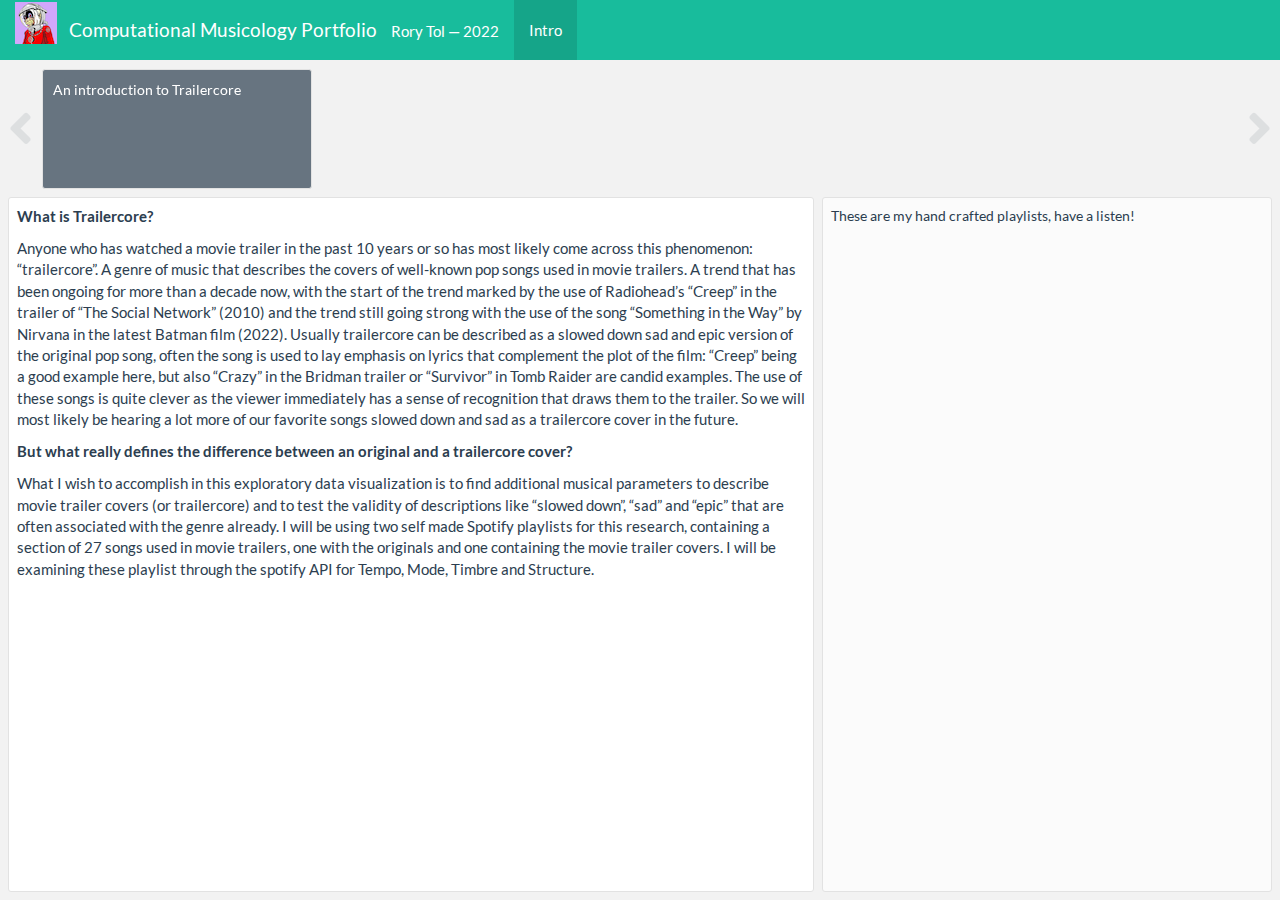
==== commit ac97b2bc: "Fixing intro" ====
--- a/testing.html
+++ b/testing.html
@@ -18,71 +18,6 @@
 
 <link rel="icon" href="data:image/x-icon;" type="image/x-icon">
 
-<style type="text/css">
-pre > code.sourceCode { white-space: pre; position: relative; }
-pre > code.sourceCode > span { display: inline-block; line-height: 1.25; }
-pre > code.sourceCode > span:empty { height: 1.2em; }
-.sourceCode { overflow: visible; }
-code.sourceCode > span { color: inherit; text-decoration: inherit; }
-div.sourceCode { margin: 1em 0; }
-pre.sourceCode { margin: 0; }
-@media screen {
-div.sourceCode { overflow: auto; }
-}
-@media print {
-pre > code.sourceCode { white-space: pre-wrap; }
-pre > code.sourceCode > span { text-indent: -5em; padding-left: 5em; }
-}
-pre.numberSource code
-  { counter-reset: source-line 0; }
-pre.numberSource code > span
-  { position: relative; left: -4em; counter-increment: source-line; }
-pre.numberSource code > span > a:first-child::before
-  { content: counter(source-line);
-    position: relative; left: -1em; text-align: right; vertical-align: baseline;
-    border: none; display: inline-block;
-    -webkit-touch-callout: none; -webkit-user-select: none;
-    -khtml-user-select: none; -moz-user-select: none;
-    -ms-user-select: none; user-select: none;
-    padding: 0 4px; width: 4em;
-    color: #aaaaaa;
-  }
-pre.numberSource { margin-left: 3em; border-left: 1px solid #aaaaaa;  padding-left: 4px; }
-div.sourceCode
-  {   }
-@media screen {
-pre > code.sourceCode > span > a:first-child::before { text-decoration: underline; }
-}
-code span.al { color: #ff0000; font-weight: bold; } /* Alert */
-code span.an { color: #60a0b0; font-weight: bold; font-style: italic; } /* Annotation */
-code span.at { color: #7d9029; } /* Attribute */
-code span.bn { color: #40a070; } /* BaseN */
-code span.bu { } /* BuiltIn */
-code span.cf { color: #007020; font-weight: bold; } /* ControlFlow */
-code span.ch { color: #4070a0; } /* Char */
-code span.cn { color: #880000; } /* Constant */
-code span.co { color: #60a0b0; font-style: italic; } /* Comment */
-code span.cv { color: #60a0b0; font-weight: bold; font-style: italic; } /* CommentVar */
-code span.do { color: #ba2121; font-style: italic; } /* Documentation */
-code span.dt { color: #902000; } /* DataType */
-code span.dv { color: #40a070; } /* DecVal */
-code span.er { color: #ff0000; font-weight: bold; } /* Error */
-code span.ex { } /* Extension */
-code span.fl { color: #40a070; } /* Float */
-code span.fu { color: #06287e; } /* Function */
-code span.im { } /* Import */
-code span.in { color: #60a0b0; font-weight: bold; font-style: italic; } /* Information */
-code span.kw { color: #007020; font-weight: bold; } /* Keyword */
-code span.op { color: #666666; } /* Operator */
-code span.ot { color: #007020; } /* Other */
-code span.pp { color: #bc7a00; } /* Preprocessor */
-code span.sc { color: #4070a0; } /* SpecialChar */
-code span.ss { color: #bb6688; } /* SpecialString */
-code span.st { color: #4070a0; } /* String */
-code span.va { color: #19177c; } /* Variable */
-code span.vs { color: #4070a0; } /* VerbatimString */
-code span.wa { color: #60a0b0; font-weight: bold; font-style: italic; } /* Warning */
-</style>
 
 <script type="text/javascript">
 window.FlexDashboardComponents = [];
@@ -105,13 +40,6 @@
        code {color: inherit; background-color: rgba(0, 0, 0, 0.04);}
        pre:not([class]) { background-color: white }</style>
 <script src="testing_files/stickytableheaders-0.1.19/jquery.stickytableheaders.min.js"></script>
-<script src="testing_files/htmlwidgets-1.5.4/htmlwidgets.js"></script>
-<script src="testing_files/plotly-binding-4.10.0/plotly.js"></script>
-<script src="testing_files/typedarray-0.1/typedarray.min.js"></script>
-<link href="testing_files/crosstalk-1.2.0/css/crosstalk.min.css" rel="stylesheet" />
-<script src="testing_files/crosstalk-1.2.0/js/crosstalk.min.js"></script>
-<link href="testing_files/plotly-htmlwidgets-css-2.5.1/plotly-htmlwidgets.css" rel="stylesheet" />
-<script src="testing_files/plotly-main-2.5.1/plotly-latest.min.js"></script>
 <link href="testing_files/font-awesome-5.1.0/css/all.css" rel="stylesheet" />
 <link href="testing_files/font-awesome-5.1.0/css/v4-shims.css" rel="stylesheet" />
 <script src="testing_files/sly-1.6.1/sly.min.js"></script>
@@ -901,10 +829,6 @@
 </div><!--/.container-->
 </div><!--/.navbar-->
 
-<img class="mobile-figure" data-mobile-figure-id=fig1 src="testing_files/figure-html/unnamed-chunk-2-1.mb.png" />
-<img class="mobile-figure" data-mobile-figure-id=fig2 src="testing_files/figure-html/PLOT%20the%20most%20important%20features-1.mb.png" />
-<img class="mobile-figure" data-mobile-figure-id=fig3 src="testing_files/figure-html/PLOR%20using%20most%20important%20features%20to%20differentiate%20playlists-1.mb.png" />
-<img class="mobile-figure" data-mobile-figure-id=fig4 src="testing_files/figure-html/PLOT%20plotting%20all%20features-1.mb.png" />
 <script type="text/javascript">
 
 
@@ -2697,89 +2621,46 @@
 
 <div id="dashboard-container">
 
-<div id="timbre" class="section level1 storyboard">
-<h1 class="storyboard">Timbre</h1>
-<div id="the-most-important-features" class="section level3"
+<div id="intro" class="section level1 storyboard">
+<h1 class="storyboard">Intro</h1>
+<div id="an-introduction-to-trailercore" class="section level3"
 data-commentary-width="450">
-<h3>The most important features</h3>
-<div class="knitr-options" data-fig-width="576" data-fig-height="460">
-
-</div>
-<div class="sourceCode" id="cb1"><pre class="sourceCode r"><code class="sourceCode r"><span id="cb1-1"><a href="#cb1-1" aria-hidden="true" tabindex="-1"></a>plot <span class="ot">&lt;-</span> <span class="fu">workflow</span>() <span class="sc">%&gt;%</span> </span>
-<span id="cb1-2"><a href="#cb1-2" aria-hidden="true" tabindex="-1"></a>  <span class="fu">add_recipe</span>(portfolio_recipe) <span class="sc">%&gt;%</span> </span>
-<span id="cb1-3"><a href="#cb1-3" aria-hidden="true" tabindex="-1"></a>  <span class="fu">add_model</span>(forest_model) <span class="sc">%&gt;%</span> </span>
-<span id="cb1-4"><a href="#cb1-4" aria-hidden="true" tabindex="-1"></a>  <span class="fu">fit</span>(portfolio_features) <span class="sc">%&gt;%</span> </span>
-<span id="cb1-5"><a href="#cb1-5" aria-hidden="true" tabindex="-1"></a>  <span class="fu">pluck</span>(<span class="st">&quot;fit&quot;</span>, <span class="st">&quot;fit&quot;</span>, <span class="st">&quot;fit&quot;</span>) <span class="sc">%&gt;%</span></span>
-<span id="cb1-6"><a href="#cb1-6" aria-hidden="true" tabindex="-1"></a>  ranger<span class="sc">::</span><span class="fu">importance</span>() <span class="sc">%&gt;%</span> </span>
-<span id="cb1-7"><a href="#cb1-7" aria-hidden="true" tabindex="-1"></a>  <span class="fu">enframe</span>() <span class="sc">%&gt;%</span> </span>
-<span id="cb1-8"><a href="#cb1-8" aria-hidden="true" tabindex="-1"></a>  <span class="fu">mutate</span>(<span class="at">name =</span> <span class="fu">fct_reorder</span>(name, value)) <span class="sc">%&gt;%</span> </span>
-<span id="cb1-9"><a href="#cb1-9" aria-hidden="true" tabindex="-1"></a>  <span class="fu">ggplot</span>(<span class="fu">aes</span>(name, value)) <span class="sc">+</span> </span>
-<span id="cb1-10"><a href="#cb1-10" aria-hidden="true" tabindex="-1"></a>  <span class="fu">geom_col</span>() <span class="sc">+</span> </span>
-<span id="cb1-11"><a href="#cb1-11" aria-hidden="true" tabindex="-1"></a>  <span class="fu">coord_flip</span>() <span class="sc">+</span></span>
-<span id="cb1-12"><a href="#cb1-12" aria-hidden="true" tabindex="-1"></a>  <span class="fu">theme_minimal</span>() <span class="sc">+</span></span>
-<span id="cb1-13"><a href="#cb1-13" aria-hidden="true" tabindex="-1"></a>  <span class="fu">labs</span>(<span class="at">x =</span> <span class="cn">NULL</span>, <span class="at">y =</span> <span class="st">&quot;Importance&quot;</span>, <span class="at">title=</span><span class="st">&quot;Trailercore - The Most Important Features&quot;</span>)</span>
-<span id="cb1-14"><a href="#cb1-14" aria-hidden="true" tabindex="-1"></a></span>
-<span id="cb1-15"><a href="#cb1-15" aria-hidden="true" tabindex="-1"></a>plot</span></code></pre></div>
-<p><img src="testing_files/figure-html/PLOT%20the%20most%20important%20features-1.png" width="576" data-figure-id=fig2 /></p>
+<h3>An introduction to Trailercore</h3>
+<p><strong>What is Trailercore?</strong></p>
+<p>Anyone who has watched a movie trailer in the past 10 years or so has
+most likely come across this phenomenon: “trailercore”. A genre of music
+that describes the covers of well-known pop songs used in movie
+trailers. A trend that has been ongoing for more than a decade now, with
+the start of the trend marked by the use of Radiohead’s “Creep” in the
+trailer of “The Social Network” (2010) and the trend still going strong
+with the use of the song “Something in the Way” by Nirvana in the latest
+Batman film (2022). Usually trailercore can be described as a slowed
+down sad and epic version of the original pop song, often the song is
+used to lay emphasis on lyrics that complement the plot of the film:
+“Creep” being a good example here, but also “Crazy” in the Bridman
+trailer or “Survivor” in Tomb Raider are candid examples. The use of
+these songs is quite clever as the viewer immediately has a sense of
+recognition that draws them to the trailer. So we will most likely be
+hearing a lot more of our favorite songs slowed down and sad as a
+trailercore cover in the future.</p>
+<p><strong>But what really defines the difference between an original
+and a trailercore cover?</strong></p>
+<p>What I wish to accomplish in this exploratory data visualization is
+to find additional musical parameters to describe movie trailer covers
+(or trailercore) and to test the validity of descriptions like “slowed
+down”, “sad” and “epic” that are often associated with the genre
+already. I will be using two self made Spotify playlists for this
+research, containing a section of 27 songs used in movie trailers, one
+with the originals and one containing the movie trailer covers. I will
+be examining these playlist through the spotify API for Tempo, Mode,
+Timbre and Structure.</p>
+<iframe style="border-radius:0px" src="https://open.spotify.com/embed/playlist/56quBtqjxzHDuphoB8GdP0?utm_source=generator" width="40%" height="80" frameBorder="0" allowfullscreen allow="autoplay; clipboard-write; encrypted-media; fullscreen; picture-in-picture">
+</iframe>
+<p><iframe style="border-radius:12px" src="https://open.spotify.com/embed/playlist/56quBtqjxzHDuphoB8GdP0?utm_source=generator" width="40%" height="80" frameBorder="0" allowfullscreen="" allow="autoplay; clipboard-write; encrypted-media; fullscreen; picture-in-picture"></iframe></p>
 <hr />
-<p><strong>Intro to the section</strong></p>
-<p>We have already looked at the tempo and the mode of the songs in our
-two playlists but there remain many more features to be considered to
-describe the difference between movie trailer cover and its original. To
-make the best of the spotify API ive plotted a matrix containing all
-features</p>
-<p><strong>What are features?</strong></p>
-<p>We are looking at two playlists throughout the research, each
-playlist is made up of songs that made up out of certain qualities</p>
-</div>
-<div id="the-most-important-features-1" class="section level3"
-data-commentary-width="450">
-<h3>The most important features</h3>
-<div class="knitr-options" data-fig-width="576" data-fig-height="460">
-
-</div>
-<div class="sourceCode" id="cb2"><pre class="sourceCode r"><code class="sourceCode r"><span id="cb2-1"><a href="#cb2-1" aria-hidden="true" tabindex="-1"></a>portfolio_features <span class="sc">%&gt;%</span></span>
-<span id="cb2-2"><a href="#cb2-2" aria-hidden="true" tabindex="-1"></a>  <span class="fu">ggplot</span>(<span class="fu">aes</span>(<span class="at">x =</span> valence, <span class="at">y =</span> c02, <span class="at">colour =</span> playlist, <span class="at">size =</span> energy)) <span class="sc">+</span></span>
-<span id="cb2-3"><a href="#cb2-3" aria-hidden="true" tabindex="-1"></a>  <span class="fu">geom_point</span>(<span class="at">alpha =</span> <span class="fl">0.8</span>) <span class="sc">+</span></span>
-<span id="cb2-4"><a href="#cb2-4" aria-hidden="true" tabindex="-1"></a>  <span class="fu">scale_color_viridis_d</span>() <span class="sc">+</span></span>
-<span id="cb2-5"><a href="#cb2-5" aria-hidden="true" tabindex="-1"></a>  <span class="fu">labs</span>(</span>
-<span id="cb2-6"><a href="#cb2-6" aria-hidden="true" tabindex="-1"></a>    <span class="at">x =</span> <span class="st">&quot;Valence&quot;</span>,</span>
-<span id="cb2-7"><a href="#cb2-7" aria-hidden="true" tabindex="-1"></a>    <span class="at">y =</span> <span class="st">&quot;Timbre Component 2&quot;</span>,</span>
-<span id="cb2-8"><a href="#cb2-8" aria-hidden="true" tabindex="-1"></a>    <span class="at">size =</span> <span class="st">&quot;Energy&quot;</span>,</span>
-<span id="cb2-9"><a href="#cb2-9" aria-hidden="true" tabindex="-1"></a>    <span class="at">colour =</span> <span class="st">&quot;Playlist&quot;</span>,</span>
-<span id="cb2-10"><a href="#cb2-10" aria-hidden="true" tabindex="-1"></a>    <span class="at">title =</span> <span class="st">&quot;Most Important Features&quot;</span></span>
-<span id="cb2-11"><a href="#cb2-11" aria-hidden="true" tabindex="-1"></a>  )</span></code></pre></div>
-<p><img src="testing_files/figure-html/PLOR%20using%20most%20important%20features%20to%20differentiate%20playlists-1.png" width="576" data-figure-id=fig3 /></p>
-<hr />
-<p>All kinds of stuff</p>
-</div>
-<div id="all-features" class="section level3"
-data-commentary-width="450">
-<h3>All features</h3>
-<div class="knitr-options" data-fig-width="576" data-fig-height="460">
-
-</div>
-<div class="sourceCode" id="cb3"><pre class="sourceCode r"><code class="sourceCode r"><span id="cb3-1"><a href="#cb3-1" aria-hidden="true" tabindex="-1"></a>portfolio_features <span class="sc">%&gt;%</span></span>
-<span id="cb3-2"><a href="#cb3-2" aria-hidden="true" tabindex="-1"></a>  <span class="fu">mutate</span>(</span>
-<span id="cb3-3"><a href="#cb3-3" aria-hidden="true" tabindex="-1"></a>    <span class="at">timbre =</span></span>
-<span id="cb3-4"><a href="#cb3-4" aria-hidden="true" tabindex="-1"></a>      <span class="fu">map</span>(</span>
-<span id="cb3-5"><a href="#cb3-5" aria-hidden="true" tabindex="-1"></a>        segments,</span>
-<span id="cb3-6"><a href="#cb3-6" aria-hidden="true" tabindex="-1"></a>        compmus_summarise,</span>
-<span id="cb3-7"><a href="#cb3-7" aria-hidden="true" tabindex="-1"></a>        timbre,</span>
-<span id="cb3-8"><a href="#cb3-8" aria-hidden="true" tabindex="-1"></a>        <span class="at">method =</span> <span class="st">&quot;mean&quot;</span></span>
-<span id="cb3-9"><a href="#cb3-9" aria-hidden="true" tabindex="-1"></a>      )</span>
-<span id="cb3-10"><a href="#cb3-10" aria-hidden="true" tabindex="-1"></a>  ) <span class="sc">%&gt;%</span></span>
-<span id="cb3-11"><a href="#cb3-11" aria-hidden="true" tabindex="-1"></a>  <span class="fu">select</span>(kind, timbre) <span class="sc">%&gt;%</span></span>
-<span id="cb3-12"><a href="#cb3-12" aria-hidden="true" tabindex="-1"></a>  <span class="fu">compmus_gather_timbre</span>() <span class="sc">%&gt;%</span></span>
-<span id="cb3-13"><a href="#cb3-13" aria-hidden="true" tabindex="-1"></a>  <span class="fu">ggplot</span>(<span class="fu">aes</span>(<span class="at">x =</span> basis, <span class="at">y =</span> value, <span class="at">fill =</span> kind)) <span class="sc">+</span></span>
-<span id="cb3-14"><a href="#cb3-14" aria-hidden="true" tabindex="-1"></a>  <span class="fu">geom_violin</span>() <span class="sc">+</span></span>
-<span id="cb3-15"><a href="#cb3-15" aria-hidden="true" tabindex="-1"></a>  <span class="fu">scale_fill_viridis_d</span>() <span class="sc">+</span></span>
-<span id="cb3-16"><a href="#cb3-16" aria-hidden="true" tabindex="-1"></a>  <span class="fu">labs</span>(<span class="at">x =</span> <span class="st">&quot;Spotify Timbre Coefficients&quot;</span>, <span class="at">y =</span> <span class="st">&quot;&quot;</span>, <span class="at">fill =</span> <span class="st">&quot;Playlist&quot;</span>, <span class="at">title=</span><span class="st">&quot;Comparing Timbre Coefficients&quot;</span>)</span></code></pre></div>
-<p><img src="testing_files/figure-html/PLOT%20plotting%20all%20features-1.png" width="576" data-figure-id=fig4 /></p>
-<hr />
-<p><strong>What are features?</strong></p>
-<p>We are looking at two playlists throughout the research, each
-playlist is made up of songs that made up out of certain qualities</p>
+<p>These are my hand crafted playlists, have a listen!</p>
+<iframe style="border-radius:0px" src="https://open.spotify.com/embed/playlist/56quBtqjxzHDuphoB8GdP0?utm_source=generator" width="40%" height="80" frameBorder="0" allowfullscreen allow="autoplay; clipboard-write; encrypted-media; fullscreen; picture-in-picture">
+</iframe>
 </div>
 </div>
 
